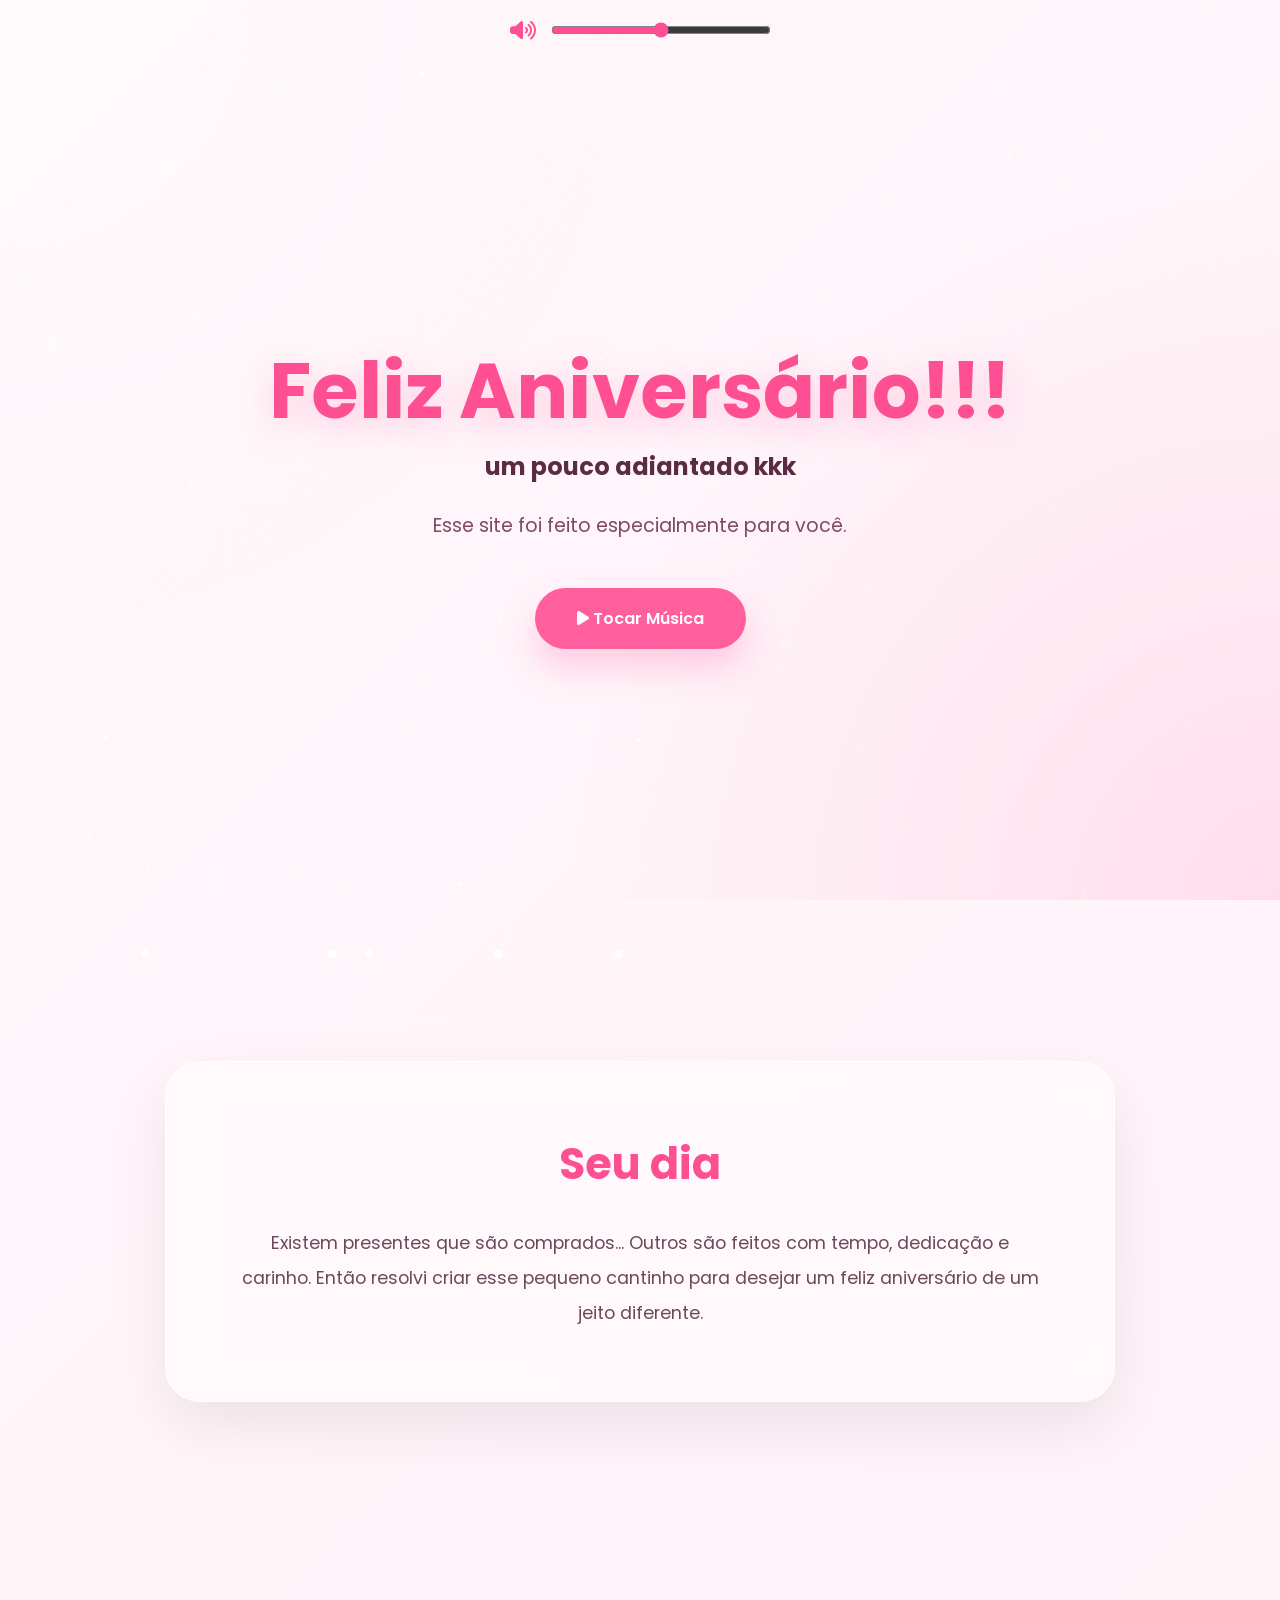
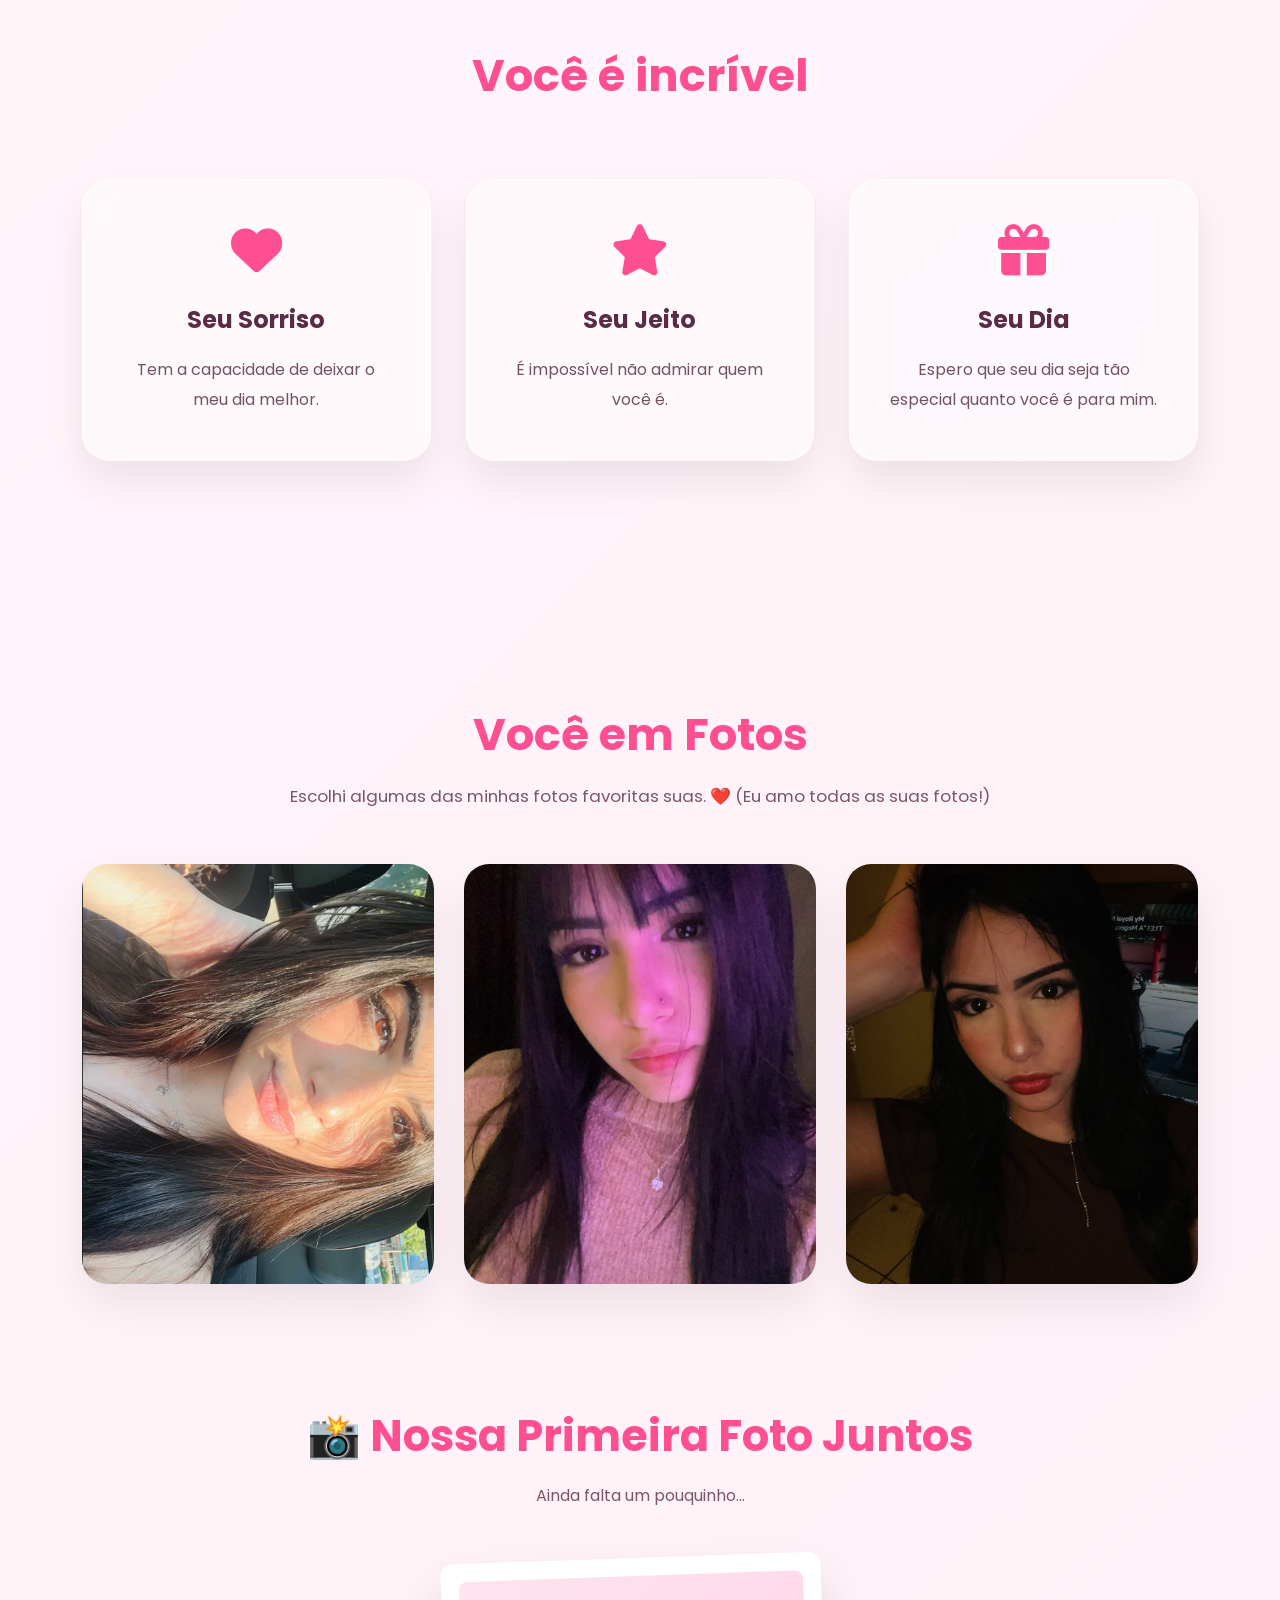
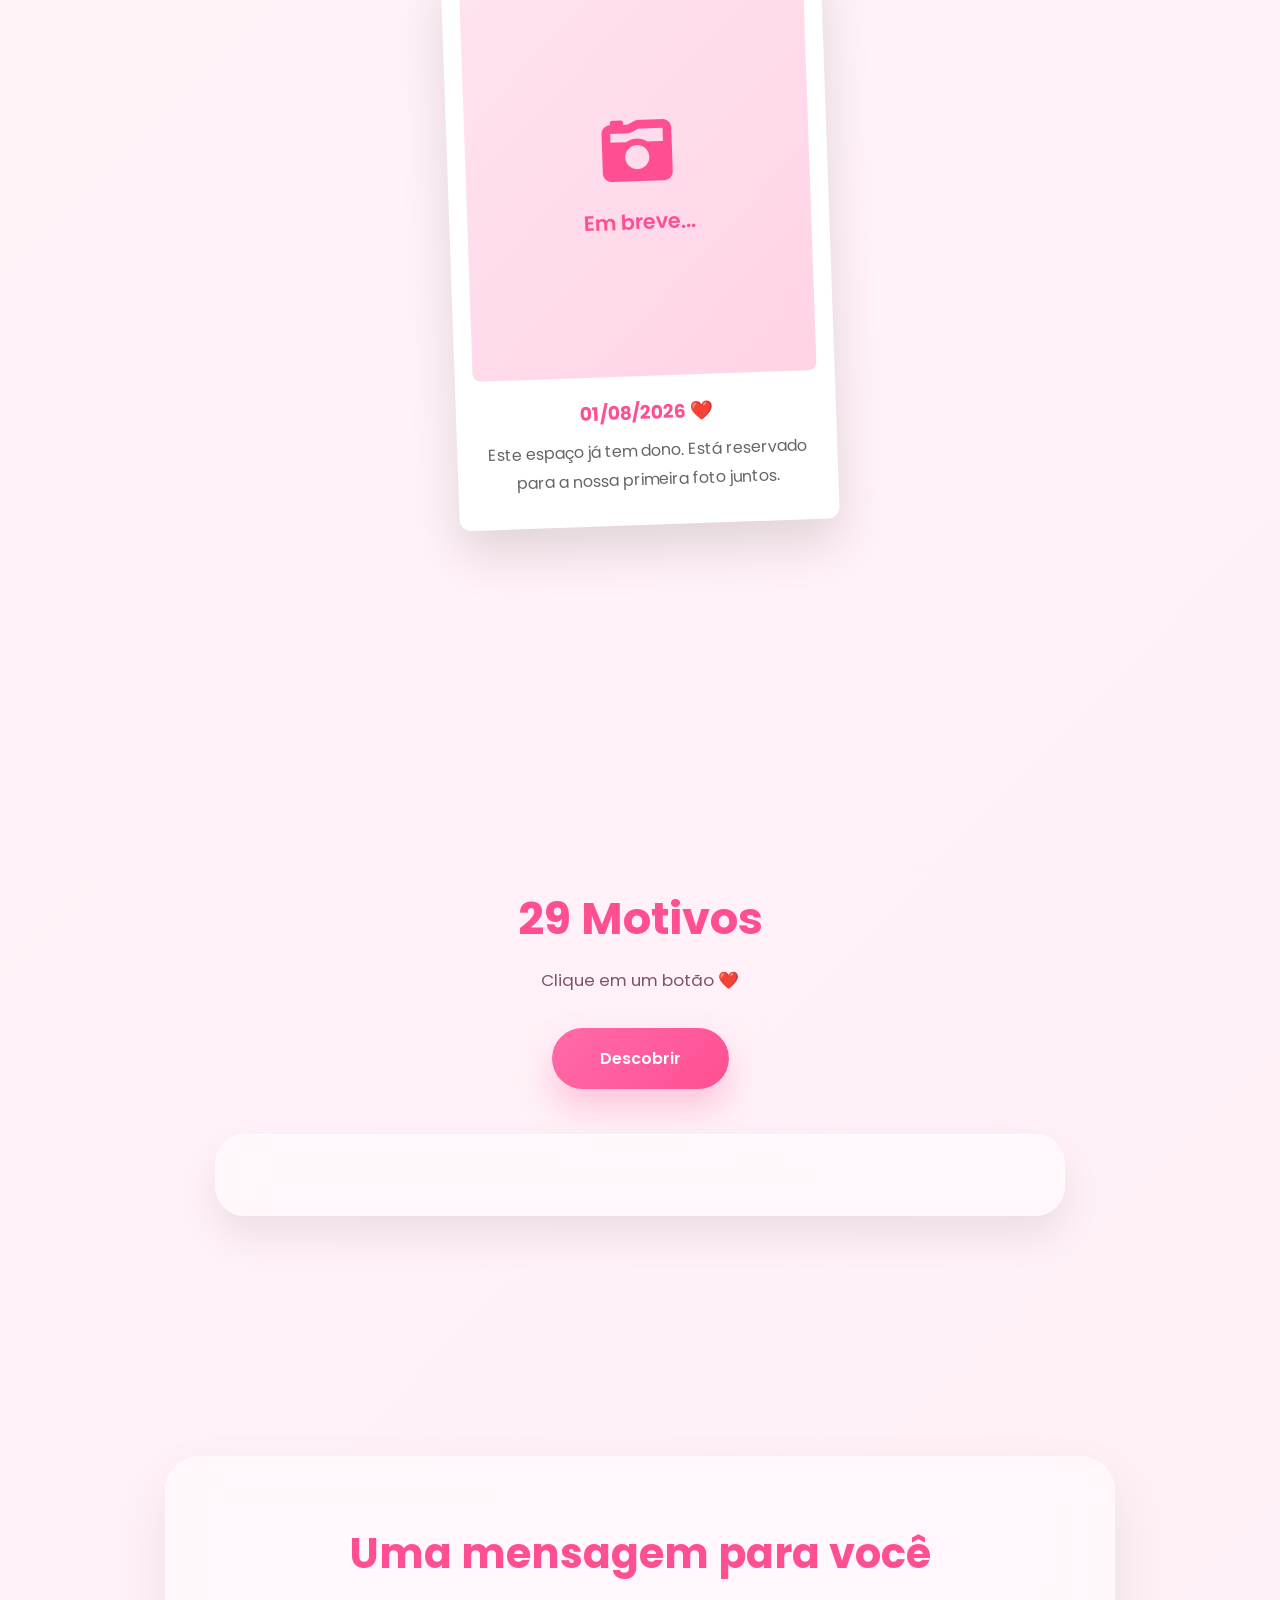
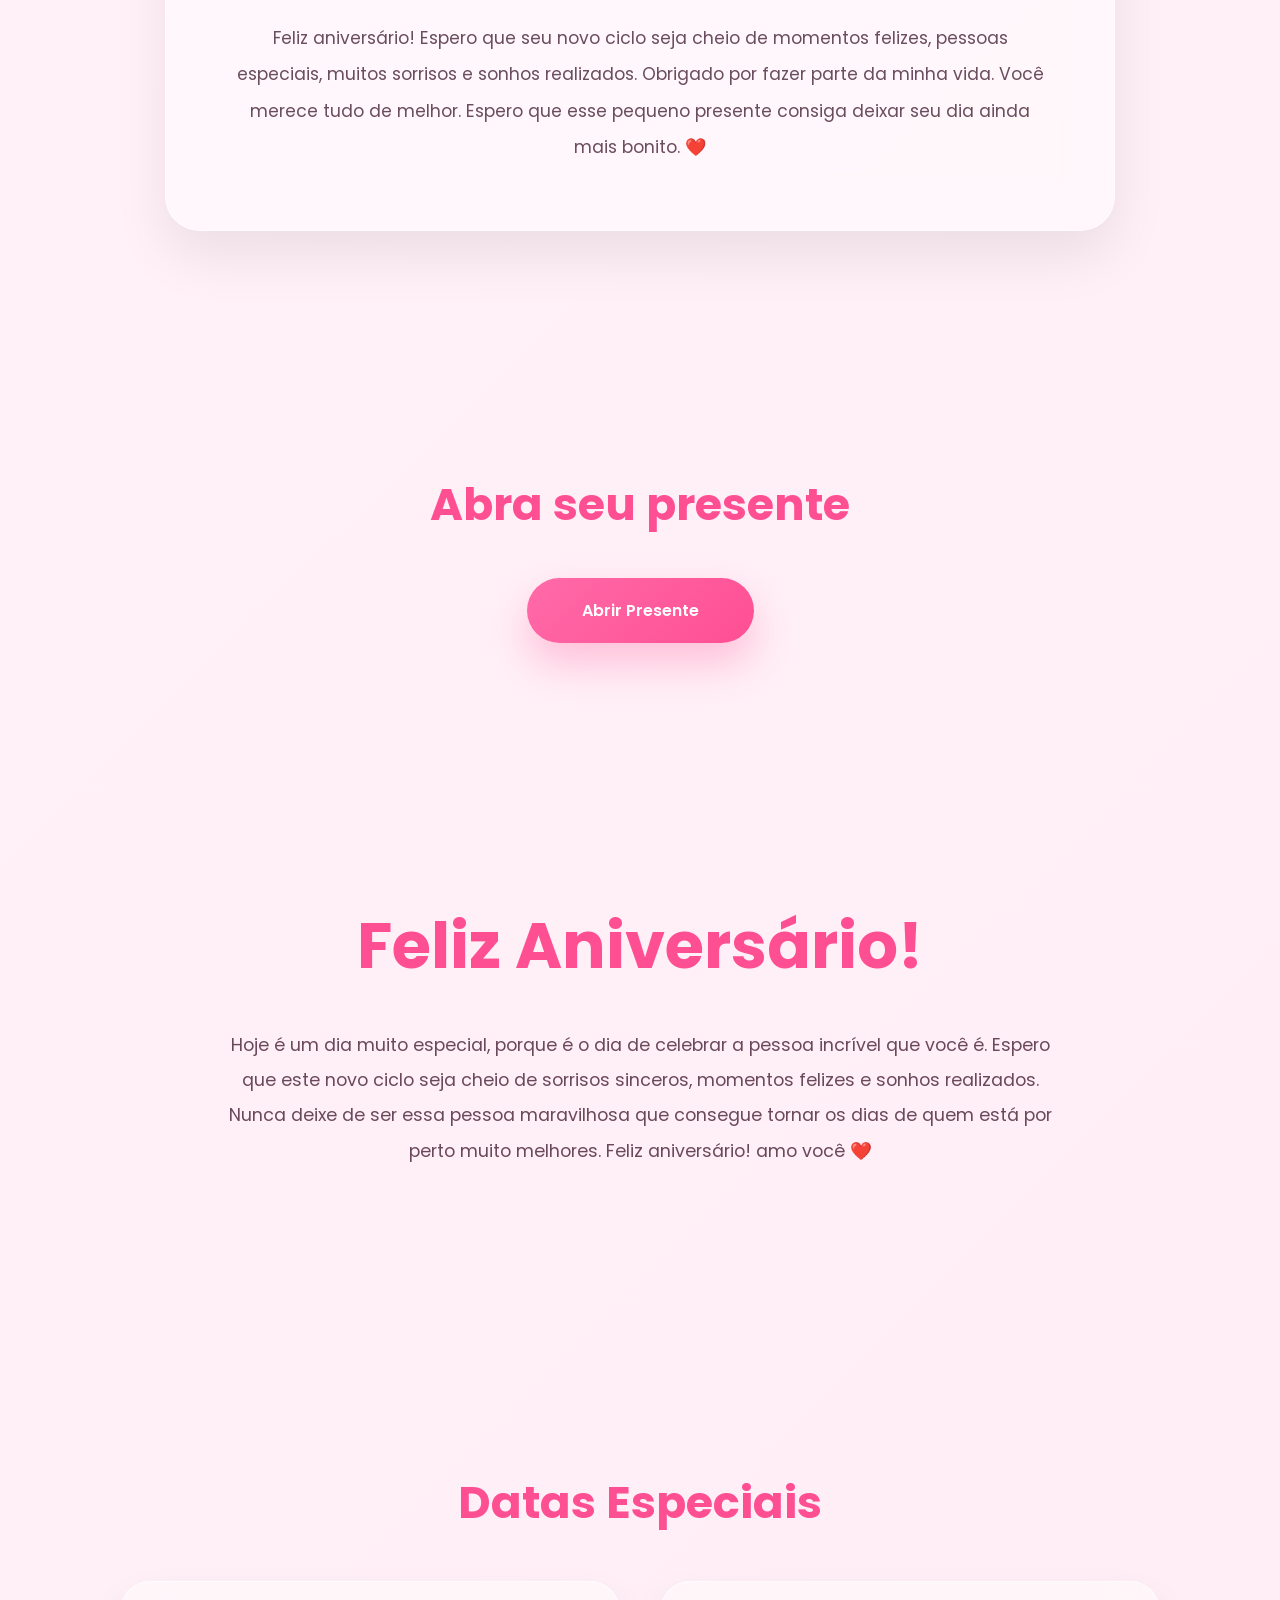
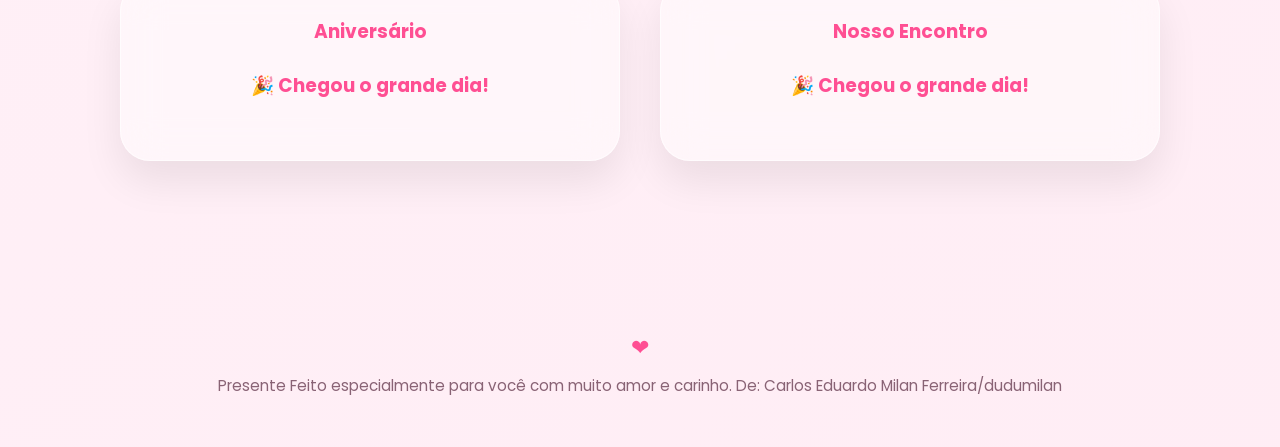
==== index.html @ 8a4472dd "." ====
<!DOCTYPE html>
<html lang="pt-BR">

<head>
    <meta charset="UTF-8">
    <meta name="viewport" content="width=device-width, initial-scale=1.0">

    <title>❤️</title>

    <link rel="stylesheet" href="style.css">

    <link rel="preconnect" href="https://fonts.googleapis.com">
    <link href="https://fonts.googleapis.com/css2?family=Poppins:wght@300;400;500;600;700&display=swap"
        rel="stylesheet">

    <link rel="stylesheet"
        href="https://cdnjs.cloudflare.com/ajax/libs/font-awesome/6.7.1/css/all.min.css">
</head>

<body>

    <canvas id="stars"></canvas>

    <audio id="music" loop>
        <source src="music.mp3" type="audio/mp3">
    </audio>
<div class="music-controls">

    <i class="fa-solid fa-volume-high"></i>

    <input
        type="range"
        id="volume"
        min="0"
        max="100"
        value="50"
    >

</div>
    <header>

        <h1>Feliz Aniversário!!!</h1>
        <h2>um pouco adiantado kkk</h2>
        <p class="subtitle">
            Esse site foi feito especialmente para você.
        </p>

        <button id="playMusic">
            <i class="fa-solid fa-play"></i>
            Tocar Música
        </button>

    </header>

    <section class="hero">

        <div class="glass">

            <h2>Seu dia </h2>

            <p>

                Existem presentes que são comprados...

                Outros são feitos com tempo, dedicação e carinho.

                Então resolvi criar esse pequeno cantinho para desejar um feliz aniversário
                de um jeito diferente.

            </p>

        </div>

    </section>

    <section class="about">

        <h2>Você é incrível</h2>

        <div class="cards">

            <div class="card">

                <i class="fa-solid fa-heart"></i>

                <h3>Seu Sorriso</h3>

                <p>
                    Tem a capacidade de deixar o meu dia melhor.
                </p>

            </div>

            <div class="card">

                <i class="fa-solid fa-star"></i>

                <h3>Seu Jeito</h3>

                <p>
                    É impossível não admirar quem você é.
                </p>

            </div>

            <div class="card">

                <i class="fa-solid fa-gift"></i>

                <h3>Seu Dia</h3>

                <p>

                    Espero que seu dia seja tão especial quanto você é para mim.

                </p>

            </div>

        </div>

    </section>

    <section class="gallerySection">

    <h2> Você em Fotos </h2>

    <p class="galleryText">
        Escolhi algumas das minhas fotos favoritas suas. ❤️
        (Eu amo todas as suas fotos!)
    </p>

    <div class="gallery">

        <img src="foto1.jpg" alt="Foto 1">

        <img src="foto2.jpg" alt="Foto 2">

        <img src="foto3.jpg" alt="Foto 3">

    </div>
<section class="future-gallery">

    <h2>📸 Nossa Primeira Foto Juntos</h2>

    <p class="future-text">
        Ainda falta um pouquinho...
    </p>

    <div class="polaroid">

        <div class="photo-placeholder">

            <i class="fa-solid fa-camera-retro"></i>

            <span>Em breve...</span>

        </div>

        <div class="caption">

            <h3>01/08/2026 ❤️</h3>

            <p>
                Este espaço já tem dono.
                Está reservado para a nossa primeira foto juntos.
            </p>

        </div>

    </div>

</section>
</section>

    <section class="motivos">

        <h2> 29 Motivos</h2>

        <p>
            Clique em um botão ❤️
        </p>

        <button id="motivoBtn">

            Descobrir

        </button>

        <div id="motivo"></div>

    </section>

    <section class="letter">

        <div class="envelope">

            <h2>Uma mensagem para você</h2>

            <p>

                Feliz aniversário!

                Espero que seu novo ciclo seja cheio de momentos felizes,
                pessoas especiais, muitos sorrisos e sonhos realizados.

                Obrigado por fazer parte da minha vida.

                Você merece tudo de melhor.

                Espero que esse pequeno presente consiga deixar seu dia ainda
                mais bonito.

                ❤️

            </p>

        </div>

    </section>

    <section class="giftSection">

        <h2>Abra seu presente</h2>

        <button id="giftButton">

            Abrir Presente

        </button>

        <div id="giftMessage"></div>

    </section>


    <section class="final">

        <h2></h2>

        <h1>Feliz Aniversário!</h1>

        <p>

            Hoje é um dia muito especial, porque é o dia de celebrar a pessoa incrível que você é.
            Espero que este novo ciclo seja cheio de sorrisos sinceros, momentos felizes e sonhos realizados.
            Nunca deixe de ser essa pessoa maravilhosa que consegue tornar os dias de quem está por perto muito melhores. Feliz aniversário! amo você ❤️

        </p>

    </section>

    <section class="countdown">

    <h2>Datas Especiais</h2>

    <div class="timers">

        <div class="timer-card">

            <h3>Aniversário</h3>

            <div id="timerBirthday"></div>

        </div>

        <div class="timer-card">

            <h3>Nosso Encontro</h3>

            <div id="timerMeet"></div>

        </div>

    </div>

    </section>
    <footer>

        Presente Feito especialmente para você com muito amor e carinho.
        De: Carlos Eduardo Milan Ferreira/dudumilan

    </footer>
    

    <script src="script.js"></script>

</body>

</html>
---- style.css ----
*{
    margin:0;
    padding:0;
    box-sizing:border-box;
}

html{
    scroll-behavior:smooth;
}

body{
    font-family:'Poppins',sans-serif;
    background:linear-gradient(135deg,#fff7fb,#ffeaf3,#ffd8e8,#ffc5dd);
    background-size:400% 400%;
    animation:gradient 15s ease infinite;
    color:#5a2b44;
    overflow-x:hidden;
}

@keyframes gradient{
    0%{background-position:0% 50%;}
    50%{background-position:100% 50%;}
    100%{background-position:0% 50%;}
}

#stars{
    position:fixed;
    inset:0;
    width:100%;
    height:100%;
    z-index:-2;
}

body::before{
    content:"";
    position:fixed;
    inset:0;
    background:
    radial-gradient(circle at top left,rgba(255,255,255,.5),transparent 40%),
    radial-gradient(circle at bottom right,rgba(255,182,213,.35),transparent 45%);
    z-index:-1;
}

section{
    width:100%;
    padding:120px 20px;
}

img{
    display:block;
    max-width:100%;
    user-select:none;
    -webkit-user-drag:none;
}

button{
    font-family:'Poppins',sans-serif;
}

h1,h2,h3{
    font-weight:700;
}

header{
    min-height:100vh;
    display:flex;
    flex-direction:column;
    justify-content:center;
    align-items:center;
    text-align:center;
    padding:40px;
}

header h1{
    font-size:4.8rem;
    color:#ff4f93;
    text-shadow:
    0 10px 35px rgba(255,79,147,.25);
}

.subtitle{
    margin-top:25px;
    max-width:700px;
    font-size:1.2rem;
    color:#7d4b63;
    line-height:1.8;
}

#playMusic{
    margin-top:45px;
    padding:18px 42px;
    border:none;
    border-radius:60px;
    background:#ff5f9d;
    color:#fff;
    font-size:1rem;
    font-weight:600;
    cursor:pointer;
    transition:.35s;
    box-shadow:
    0 18px 35px rgba(255,79,147,.25);
}

#playMusic:hover{
    transform:translateY(-6px) scale(1.04);
    background:#ff3d86;
    box-shadow:
    0 25px 45px rgba(255,61,134,.35);
}

.hero{
    display:flex;
    justify-content:center;
    align-items:center;
}

.glass{
    width:90%;
    max-width:950px;
    padding:70px;
    background:rgba(255,255,255,.45);
    backdrop-filter:blur(22px);
    border:1px solid rgba(255,255,255,.6);
    border-radius:35px;
    text-align:center;
    box-shadow:
    0 25px 60px rgba(0,0,0,.08);
}

.glass h2{
    font-size:2.7rem;
    color:#ff4f93;
    margin-bottom:30px;
}

.glass p{
    font-size:1.1rem;
    line-height:2;
    color:#6b485d;
}

.about h2{
    text-align:center;
    font-size:2.8rem;
    color:#ff4f93;
    margin-bottom:70px;
}

.cards{
    width:90%;
    max-width:1200px;
    margin:auto;
    display:grid;
    grid-template-columns:repeat(auto-fit,minmax(280px,1fr));
    gap:35px;
}

.card{
    background:rgba(255,255,255,.45);
    backdrop-filter:blur(18px);
    border:1px solid rgba(255,255,255,.6);
    border-radius:28px;
    padding:45px 35px;
    text-align:center;
    transition:.4s;
    box-shadow:
    0 20px 40px rgba(0,0,0,.08);
}

.card:hover{
    transform:translateY(-12px);
    box-shadow:
    0 30px 60px rgba(255,79,147,.22);
}

.card i{
    font-size:3.2rem;
    color:#ff4f93;
    margin-bottom:25px;
}

.card h3{
    font-size:1.5rem;
    margin-bottom:18px;
}

.card p{
    line-height:1.9;
    color:#715365;
}

.gallerySection h2{
    text-align:center;
    color:#ff4f93;
    font-size:2.8rem;
    margin-bottom:15px;
}

.galleryText{
    text-align:center;
    color:#7a5668;
    margin-bottom:55px;
    font-size:1.05rem;
}

.gallery{
    width:90%;
    max-width:1350px;
    margin:auto;
    display:grid;
    grid-template-columns:repeat(auto-fit,minmax(300px,1fr));
    gap:30px;
}

.gallery img{
    width:100%;
    height:420px;
    object-fit:cover;
    border-radius:25px;
    cursor:pointer;
    transition:.45s;
    box-shadow:
    0 20px 45px rgba(0,0,0,.08);
}

.gallery img:hover{
    transform:translateY(-8px) scale(1.03);
    box-shadow:
    0 30px 60px rgba(255,79,147,.25);
}

@media(max-width:900px){

    header h1{
        font-size:3.5rem;
    }

    .glass{
        padding:45px;
    }

    .glass h2{
        font-size:2.2rem;
    }

    .gallery img{
        height:340px;
    }

}

@media(max-width:600px){

    header h1{
        font-size:2.7rem;
    }

    .subtitle{
        font-size:1rem;
    }

    .glass{
        padding:35px 25px;
    }

    .glass h2{
        font-size:1.8rem;
    }

    .glass p{
        font-size:1rem;
    }

    .about h2,
    .gallerySection h2{
        font-size:2rem;
    }

    .gallery img{
        height:280px;
    }

}
.motivos{
    text-align:center;
}

.motivos h2{
    font-size:2.8rem;
    color:#ff4f93;
    margin-bottom:15px;
}

.motivos p{
    color:#7d5567;
    font-size:1.05rem;
    margin-bottom:35px;
}

#motivoBtn{
    padding:18px 48px;
    border:none;
    border-radius:60px;
    background:linear-gradient(135deg,#ff6aa8,#ff4f93);
    color:#fff;
    font-size:1rem;
    font-weight:600;
    cursor:pointer;
    transition:.35s;
    box-shadow:0 18px 35px rgba(255,79,147,.28);
}

#motivoBtn:hover{
    transform:translateY(-6px) scale(1.05);
    box-shadow:0 28px 45px rgba(255,79,147,.35);
}

#motivo{
    margin:45px auto 0;
    width:90%;
    max-width:850px;
    background:rgba(255,255,255,.45);
    backdrop-filter:blur(20px);
    border:1px solid rgba(255,255,255,.6);
    border-radius:30px;
    padding:40px;
    font-size:1.1rem;
    line-height:2;
    color:#6a495c;
    box-shadow:0 20px 40px rgba(0,0,0,.08);
    transition:.4s;
}

.letter{
    display:flex;
    justify-content:center;
    align-items:center;
}

.envelope{
    width:90%;
    max-width:950px;
    background:rgba(255,255,255,.45);
    backdrop-filter:blur(22px);
    border-radius:35px;
    border:1px solid rgba(255,255,255,.6);
    padding:65px;
    box-shadow:0 25px 55px rgba(0,0,0,.08);
    transition:.4s;
}

.envelope:hover{
    transform:translateY(-8px);
}

.envelope h2{
    text-align:center;
    color:#ff4f93;
    font-size:2.6rem;
    margin-bottom:35px;
}

.envelope p{
    line-height:2.1;
    color:#6a4d5e;
    font-size:1.08rem;
    text-align:center;
}

.giftSection{
    text-align:center;
}

.giftSection h2{
    color:#ff4f93;
    font-size:2.8rem;
    margin-bottom:40px;
}

#giftButton{
    padding:20px 55px;
    border:none;
    border-radius:60px;
    background:linear-gradient(135deg,#ff6aa8,#ff4f93);
    color:#fff;
    font-size:1rem;
    font-weight:600;
    cursor:pointer;
    transition:.35s;
    box-shadow:0 20px 40px rgba(255,79,147,.3);
}

#giftButton:hover{
    transform:translateY(-6px) scale(1.05);
    box-shadow:0 30px 50px rgba(255,79,147,.35);
}

#giftMessage{
    display:none;
    width:90%;
    max-width:850px;
    margin:45px auto 0;
    background:rgba(255,255,255,.45);
    backdrop-filter:blur(20px);
    border:1px solid rgba(255,255,255,.6);
    border-radius:30px;
    padding:40px;
    line-height:2;
    color:#6b495d;
    font-size:1.08rem;
    box-shadow:0 20px 40px rgba(0,0,0,.08);
}

.countdown{
    text-align:center;
}

.countdown h2{
    color:#ff4f93;
    font-size:2.8rem;
    margin-bottom:45px;
}

#timer{
    display:flex;
    justify-content:center;
    align-items:center;
    gap:25px;
    flex-wrap:wrap;
}

#timer div{
    width:130px;
    height:130px;
    background:rgba(255,255,255,.45);
    backdrop-filter:blur(20px);
    border-radius:30px;
    border:1px solid rgba(255,255,255,.6);
    display:flex;
    flex-direction:column;
    justify-content:center;
    align-items:center;
    box-shadow:0 20px 40px rgba(0,0,0,.08);
}

#timer span{
    font-size:2.2rem;
    font-weight:700;
    color:#ff4f93;
}

#timer small{
    margin-top:8px;
    color:#7d5567;
    font-size:.95rem;
}

.final{
    text-align:center;
    padding-bottom:180px;
}

.final h2{
    font-size:3rem;
    margin-bottom:15px;
}

.final h1{
    font-size:4rem;
    color:#ff4f93;
    margin-bottom:35px;
}

.final p{
    width:90%;
    max-width:850px;
    margin:auto;
    font-size:1.1rem;
    line-height:2;
    color:#6b495d;
}

footer{
    padding:50px 20px;
    text-align:center;
    color:#896375;
    font-size:.95rem;
}

@media(max-width:900px){

    .envelope{
        padding:45px;
    }

    .envelope h2{
        font-size:2.2rem;
    }

    .giftSection h2,
    .countdown h2,
    .motivos h2{
        font-size:2.2rem;
    }

    .final h1{
        font-size:3rem;
    }

}

@media(max-width:600px){

    .envelope{
        padding:30px 22px;
    }

    .envelope h2{
        font-size:1.8rem;
    }

    .envelope p{
        font-size:1rem;
    }

    #timer div{
        width:100px;
        height:100px;
    }

    #timer span{
        font-size:1.7rem;
    }

    .final h1{
        font-size:2.3rem;
    }

    .motivos h2,
    .giftSection h2,
    .countdown h2{
        font-size:2rem;
    }

}
.fade{
    opacity:0;
    transform:translateY(80px);
    transition:1s ease;
}

.fade.show{
    opacity:1;
    transform:translateY(0);
}

.hidden{
    display:none;
}

.visible{
    display:block;
}

.lightbox{
    position:fixed;
    inset:0;
    background:rgba(0,0,0,.88);
    display:flex;
    justify-content:center;
    align-items:center;
    opacity:0;
    visibility:hidden;
    transition:.35s;
    z-index:9999;
}

.lightbox.active{
    opacity:1;
    visibility:visible;
}

.lightbox img{
    max-width:90%;
    max-height:90%;
    border-radius:20px;
    box-shadow:0 25px 60px rgba(0,0,0,.45);
    animation:zoomIn .35s ease;
}

@keyframes zoomIn{
    from{
        transform:scale(.8);
        opacity:0;
    }
    to{
        transform:scale(1);
        opacity:1;
    }
}

@keyframes floatHeart{
    0%{
        transform:translateY(0) scale(1);
        opacity:1;
    }

    100%{
        transform:translateY(-120vh) scale(1.8);
        opacity:0;
    }
}

.heart{
    position:fixed;
    bottom:-50px;
    color:#ff4f93;
    font-size:24px;
    pointer-events:none;
    animation:floatHeart 6s linear forwards;
    z-index:9998;
}

.sparkle{
    position:fixed;
    width:8px;
    height:8px;
    border-radius:50%;
    background:white;
    box-shadow:0 0 15px #fff;
    animation:sparkle 4s linear infinite;
    pointer-events:none;
    z-index:-1;
}

@keyframes sparkle{
    0%{
        transform:translateY(0) scale(0);
        opacity:0;
    }

    20%{
        opacity:1;
        transform:scale(1);
    }

    100%{
        transform:translateY(-200px) scale(0);
        opacity:0;
    }
}

.glass,
.card,
.envelope,
#motivo,
#giftMessage,
#timer div{
    transition:.4s;
}

.glass:hover,
.envelope:hover,
#motivo:hover,
#giftMessage:hover,
#timer div:hover{
    transform:translateY(-8px);
}

.card:hover{
    transform:translateY(-12px) scale(1.03);
}

.gallery img{
    transition:.45s;
}

.gallery img:hover{
    filter:brightness(1.05);
}

button{
    transition:.35s;
}

button:active{
    transform:scale(.96);
}

::-webkit-scrollbar{
    width:10px;
}

::-webkit-scrollbar-track{
    background:#ffe2ed;
}

::-webkit-scrollbar-thumb{
    background:#ff6ca8;
    border-radius:20px;
}

::-webkit-scrollbar-thumb:hover{
    background:#ff4f93;
}

::selection{
    background:#ff7eb3;
    color:#fff;
}

footer{
    position:relative;
}

footer::before{
    content:"❤";
    display:block;
    font-size:22px;
    color:#ff4f93;
    margin-bottom:10px;
}

@media(max-width:900px){

    .lightbox img{
        max-width:95%;
        max-height:80%;
    }

}

@media(max-width:600px){

    .heart{
        font-size:18px;
    }

    .sparkle{
        width:6px;
        height:6px;
    }

}
.music-controls{
    margin-top:20px;
    display:flex;
    align-items:center;
    justify-content:center;
    gap:15px;
}

.music-controls i{
    color:#ff4f93;
    font-size:1.3rem;
}

#volume{
    width:220px;
    accent-color:#ff4f93;
    cursor:pointer;
}
.timers{
    display:flex;
    justify-content:center;
    gap:40px;
    flex-wrap:wrap;
}

.timer-card{
    width:500px;
    max-width:95%;
    background:rgba(255,255,255,.45);
    backdrop-filter:blur(20px);
    border-radius:30px;
    padding:35px;
    border:1px solid rgba(255,255,255,.6);
    box-shadow:0 20px 40px rgba(0,0,0,.08);
}

.timer-card h3{
    text-align:center;
    color:#ff4f93;
    margin-bottom:25px;
}
.future-gallery{
    padding:120px 20px;
    text-align:center;
}

.future-gallery h2{
    font-size:2.7rem;
    color:#ff4f93;
}

.future-text{
    margin:15px 0 50px;
    color:#7d5567;
}

.polaroid{
    width:380px;
    max-width:90%;
    margin:auto;
    background:#fff;
    padding:18px 18px 30px;
    border-radius:12px;
    box-shadow:0 25px 50px rgba(0,0,0,.12);
    transform:rotate(-2deg);
    transition:.4s;
}

.polaroid:hover{
    transform:rotate(0deg) scale(1.03);
}

.photo-placeholder{
    height:400px;
    border-radius:8px;
    background:linear-gradient(135deg,#ffe3ef,#ffd3e6);
    display:flex;
    flex-direction:column;
    justify-content:center;
    align-items:center;
}

.photo-placeholder i{
    font-size:70px;
    color:#ff4f93;
    margin-bottom:20px;
}

.photo-placeholder span{
    font-size:1.3rem;
    color:#ff4f93;
    font-weight:600;
}

.caption{
    margin-top:22px;
    text-align:center;
}

.caption h3{
    color:#ff4f93;
    margin-bottom:10px;
}

.caption p{
    color:#666;
    line-height:1.8;
}
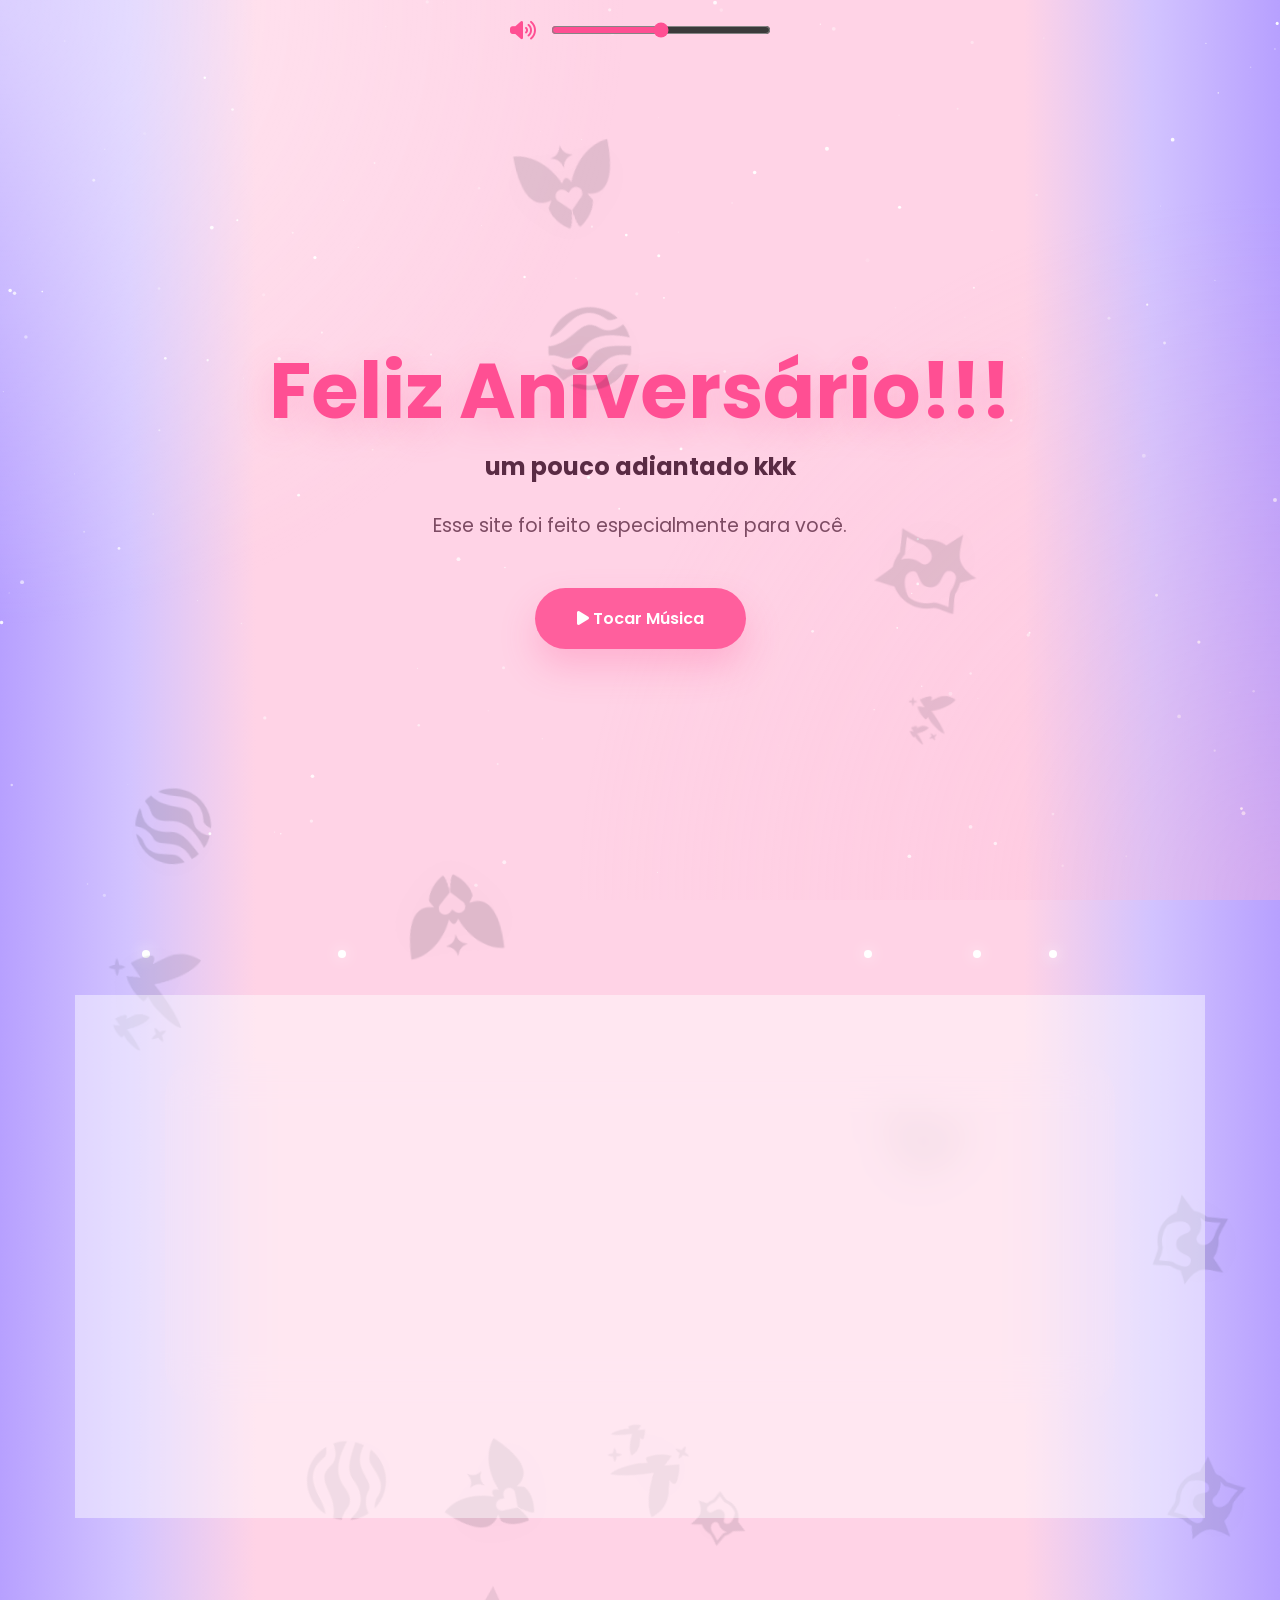
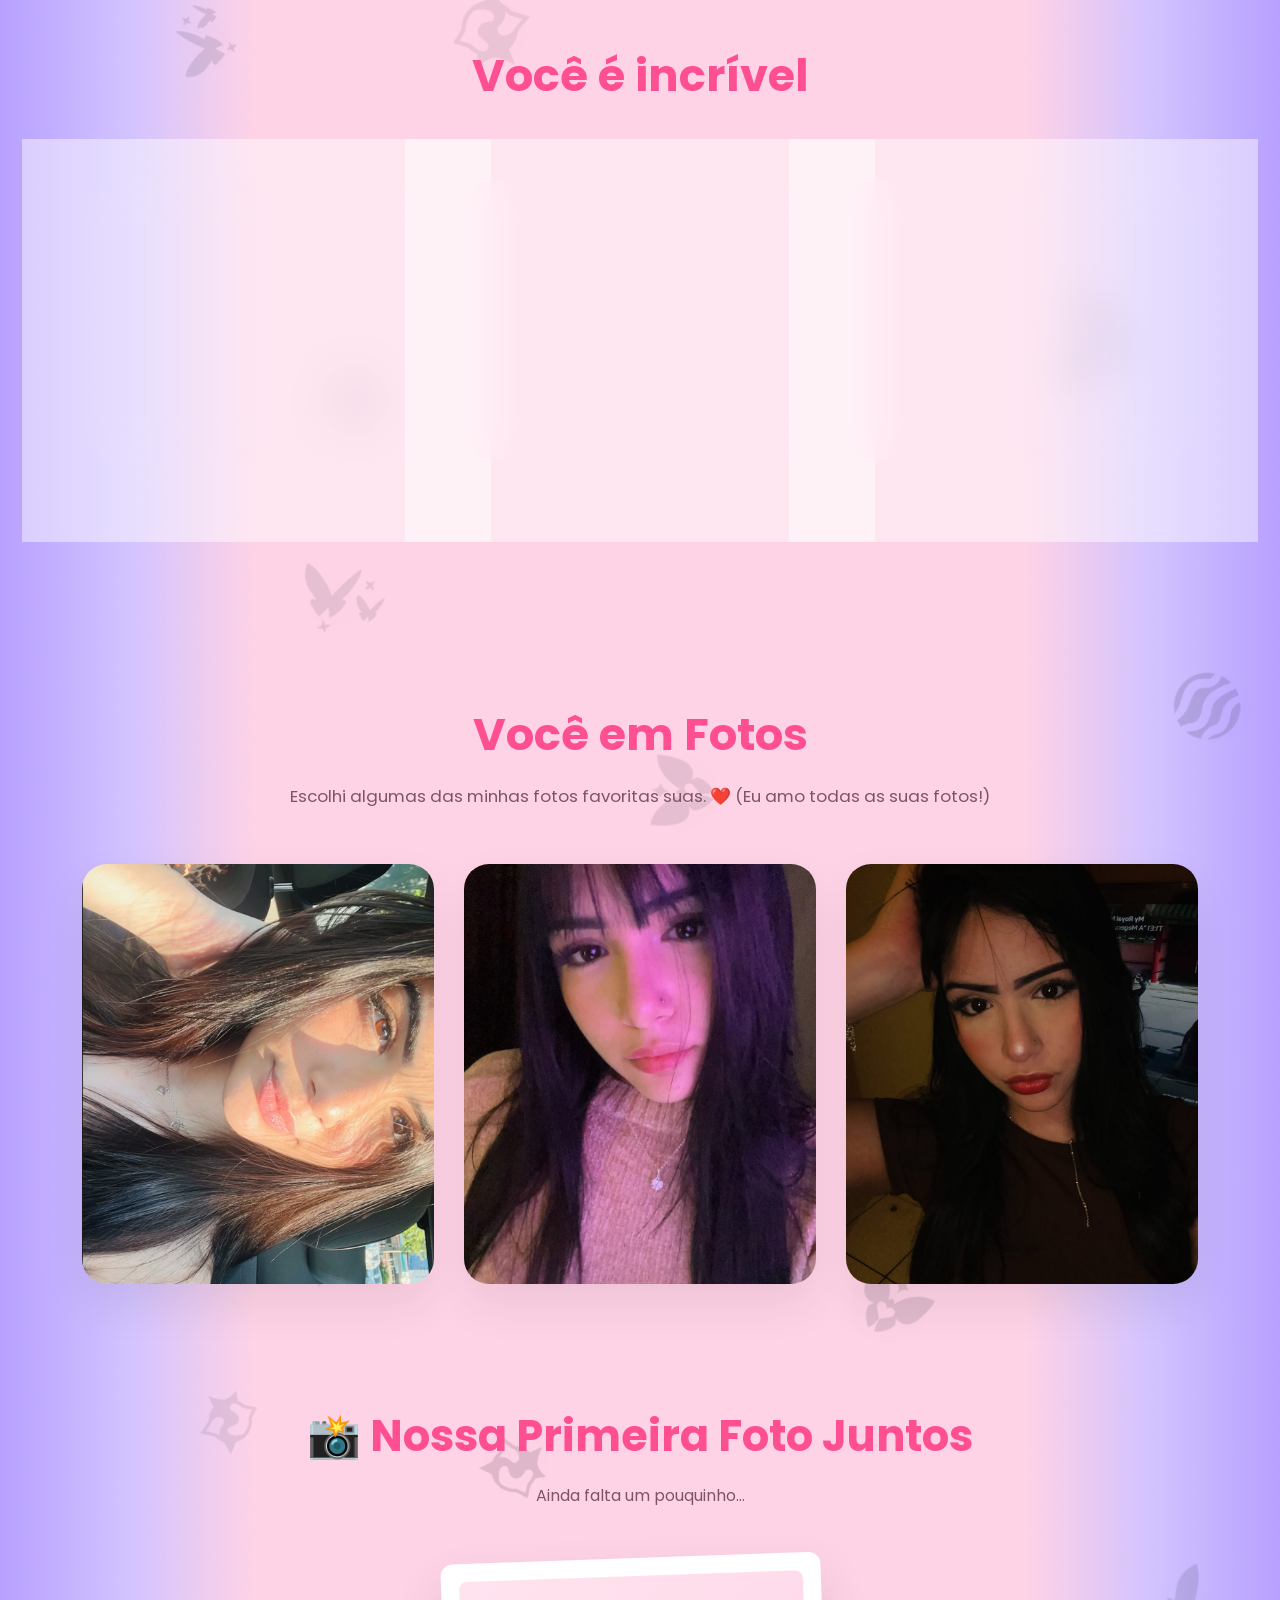
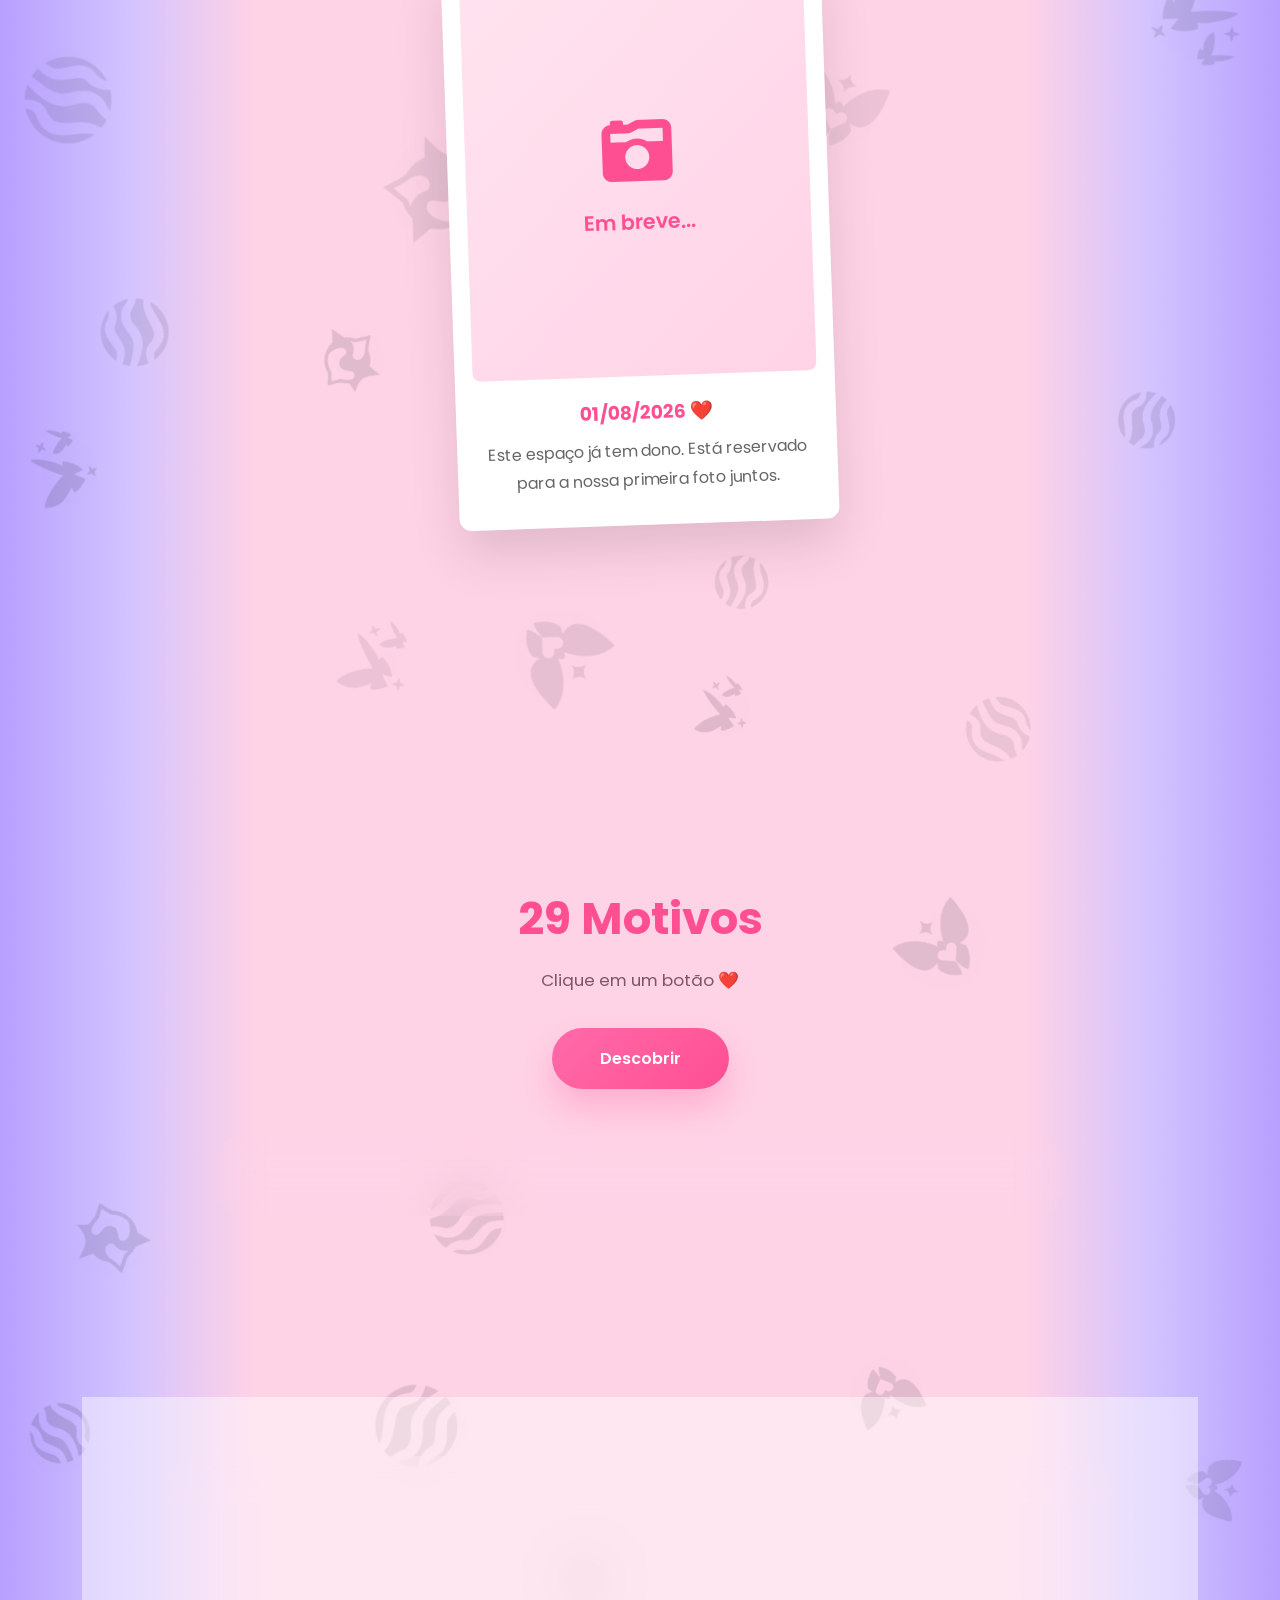
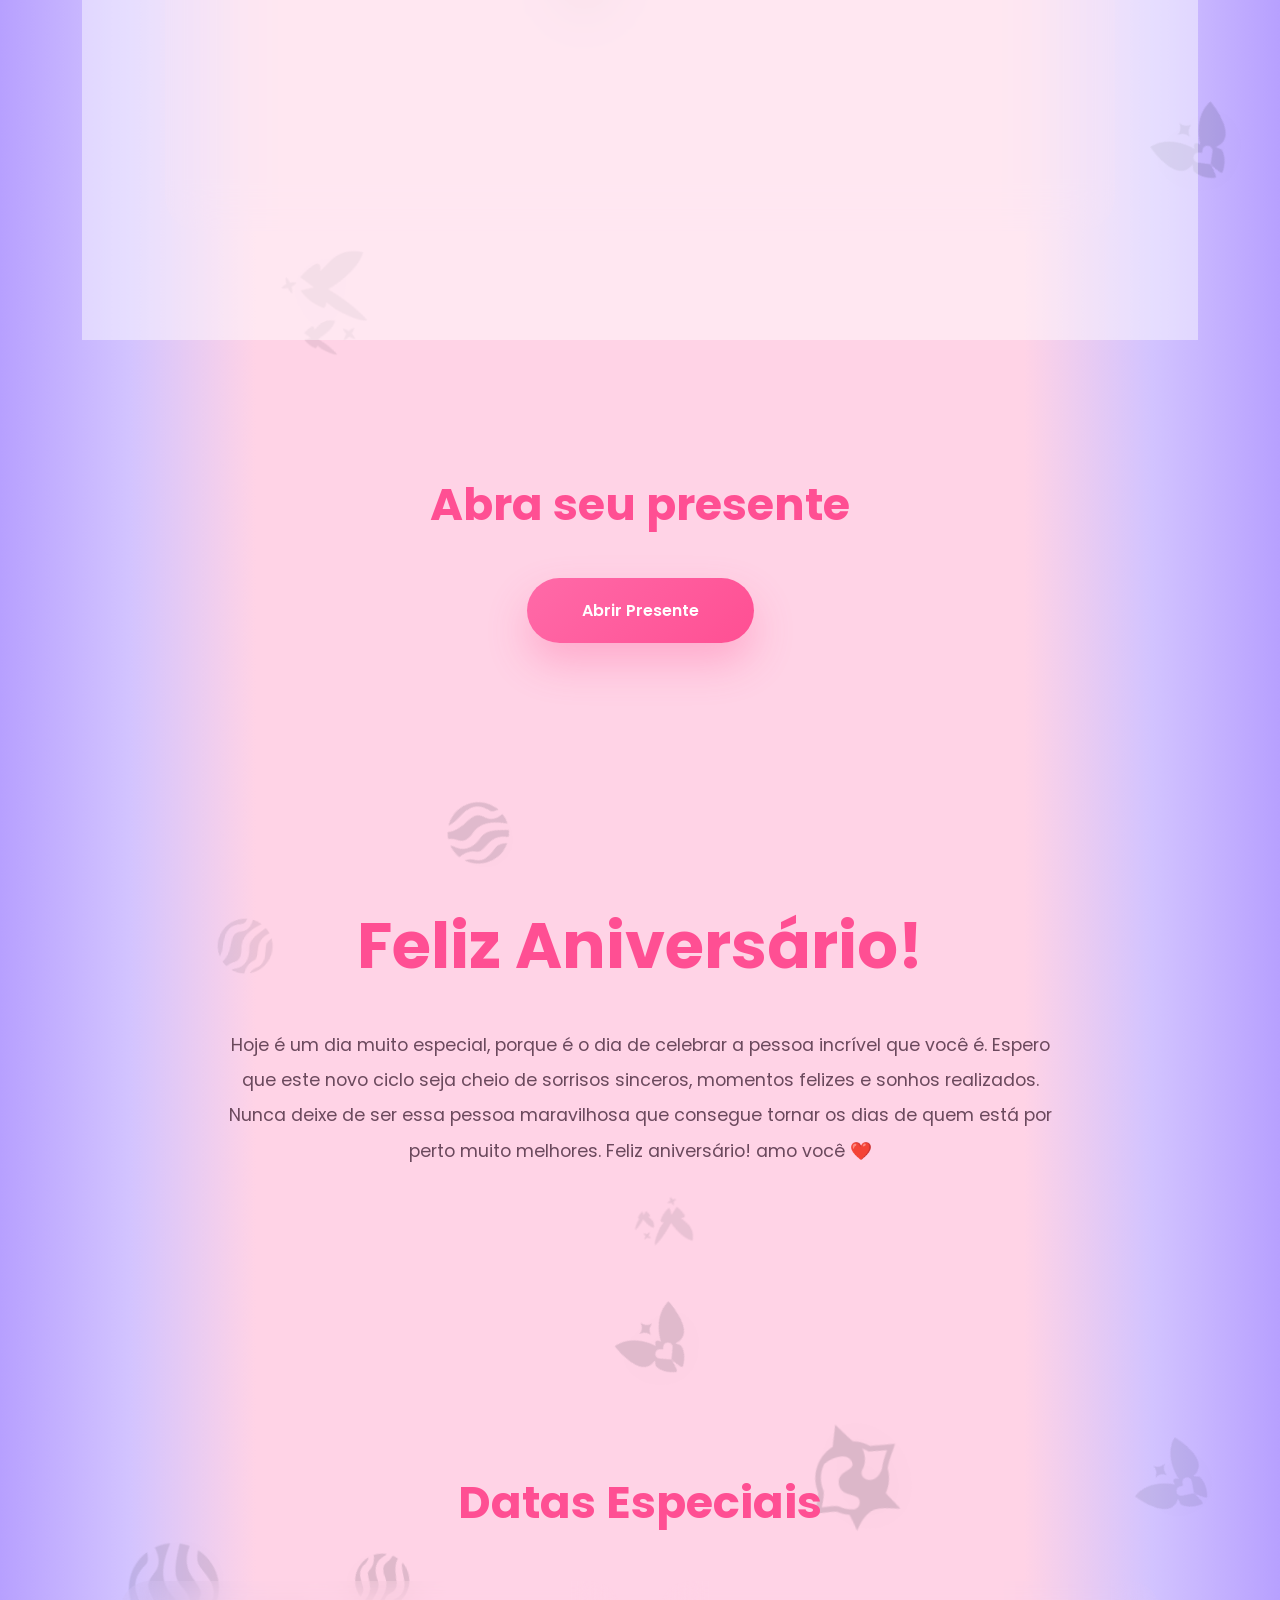
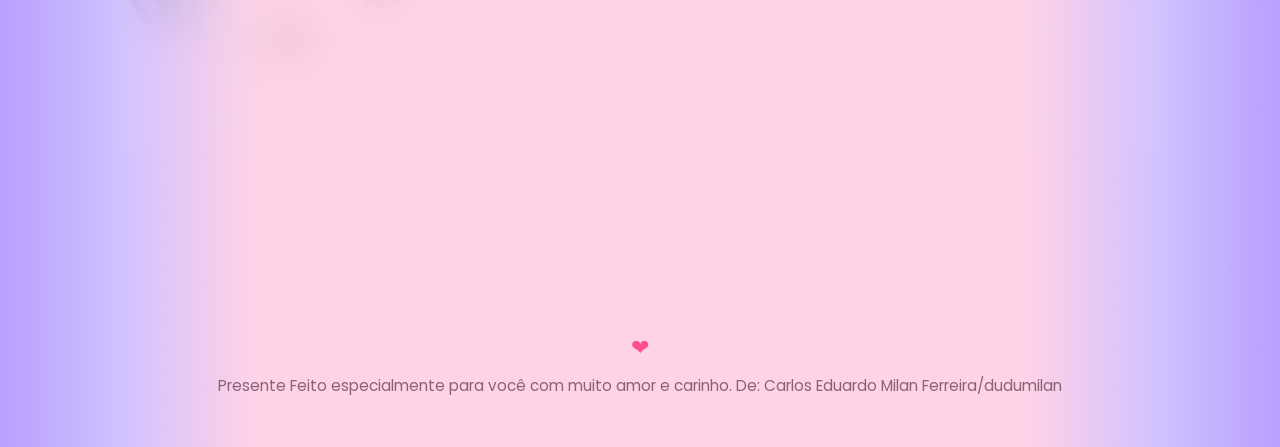
==== commit ec1c95a0: "." ====
--- a/index.html
+++ b/index.html
@@ -20,7 +20,11 @@
 <body>
 
     <canvas id="stars"></canvas>
-
+<div id="backgroundDecor" class="background-decor"></div>
+
+
+
+</div>
     <audio id="music" loop>
         <source src="music.mp3" type="audio/mp3">
     </audio>
--- a/style.css
+++ b/style.css
@@ -849,4 +849,157 @@
 .caption p{
     color:#666;
     line-height:1.8;
-}+}
+.floating-images{
+    position:fixed;
+    inset:0;
+    pointer-events:none;
+    z-index:-1;
+}
+
+.float-img{
+    position:absolute;
+    width:120px;
+    opacity:.18;
+    animation:balancar 5s ease-in-out infinite;
+    transform-origin:center;
+    filter:drop-shadow(0 8px 15px rgba(0,0,0,.15));
+}
+
+
+.background-decor{
+
+    position:absolute;
+    top:0;
+    left:0;
+    width:100%;
+    height:100%;
+    pointer-events:none;
+    overflow:hidden;
+    z-index:-1;
+
+}
+
+.decor{
+
+    position:absolute;
+    width:130px;
+    opacity:.15;
+    animation:balanco 6s ease-in-out infinite;
+    transform-origin:center center;
+
+}
+
+@keyframes balanco{
+
+    0%{
+        transform:rotate(-45deg);
+    }
+
+    50%{
+        transform:rotate(45deg);
+    }
+
+    100%{
+        transform:rotate(-45deg);
+    }
+
+}
+.d1{top:3%;left:2%;}
+.d2{top:10%;right:4%;animation-delay:1s;}
+.d3{top:20%;left:6%;animation-delay:2s;}
+.d4{top:30%;right:8%;animation-delay:3s;}
+.d5{top:40%;left:3%;animation-delay:4s;}
+.d6{top:50%;right:5%;animation-delay:2.5s;}
+.d7{top:60%;left:7%;animation-delay:5s;}
+.d8{top:70%;right:3%;animation-delay:1.5s;}
+.d9{top:80%;left:4%;animation-delay:4.5s;}
+.d10{top:90%;right:6%;animation-delay:2.2s;}
+.d11{top:105%;left:2%;animation-delay:5.5s;}
+.d12{top:120%;right:4%;animation-delay:3.7s;}
+
+#backgroundDecor{
+
+    position:absolute;
+    top:0;
+    left:0;
+
+    width:100%;
+    height:100%;
+
+    pointer-events:none;
+    overflow:visible;
+
+    z-index:0;
+
+}
+
+
+.decor{
+    position:absolute;
+    user-select:none;
+    -webkit-user-drag:none;
+    opacity:.12;
+    filter:drop-shadow(0 8px 20px rgba(0,0,0,.15));
+    transform-origin:center center;
+    animation:balancar ease-in-out infinite;
+}
+
+@keyframes balancar{
+
+    0%{
+        transform:
+            translateY(0)
+            rotate(-18deg)
+            scale(1);
+    }
+
+    25%{
+        transform:
+            translateY(-10px)
+            rotate(-8deg)
+            scale(1.03);
+    }
+
+    50%{
+        transform:
+            translateY(-18px)
+            rotate(18deg)
+            scale(1.05);
+    }
+
+    75%{
+        transform:
+            translateY(-10px)
+            rotate(8deg)
+            scale(1.03);
+    }
+
+    100%{
+        transform:
+            translateY(0)
+            rotate(-18deg)
+            scale(1);
+    }
+
+}
+body{
+
+background:
+
+linear-gradient(
+90deg,
+
+#b7a0ff 0%,
+#d2c3ff 10%,
+
+#ffd3e6 20%,
+
+#ffd3e6 80%,
+
+#d2c3ff 90%,
+#b7a0ff 100%
+
+);
+
+}
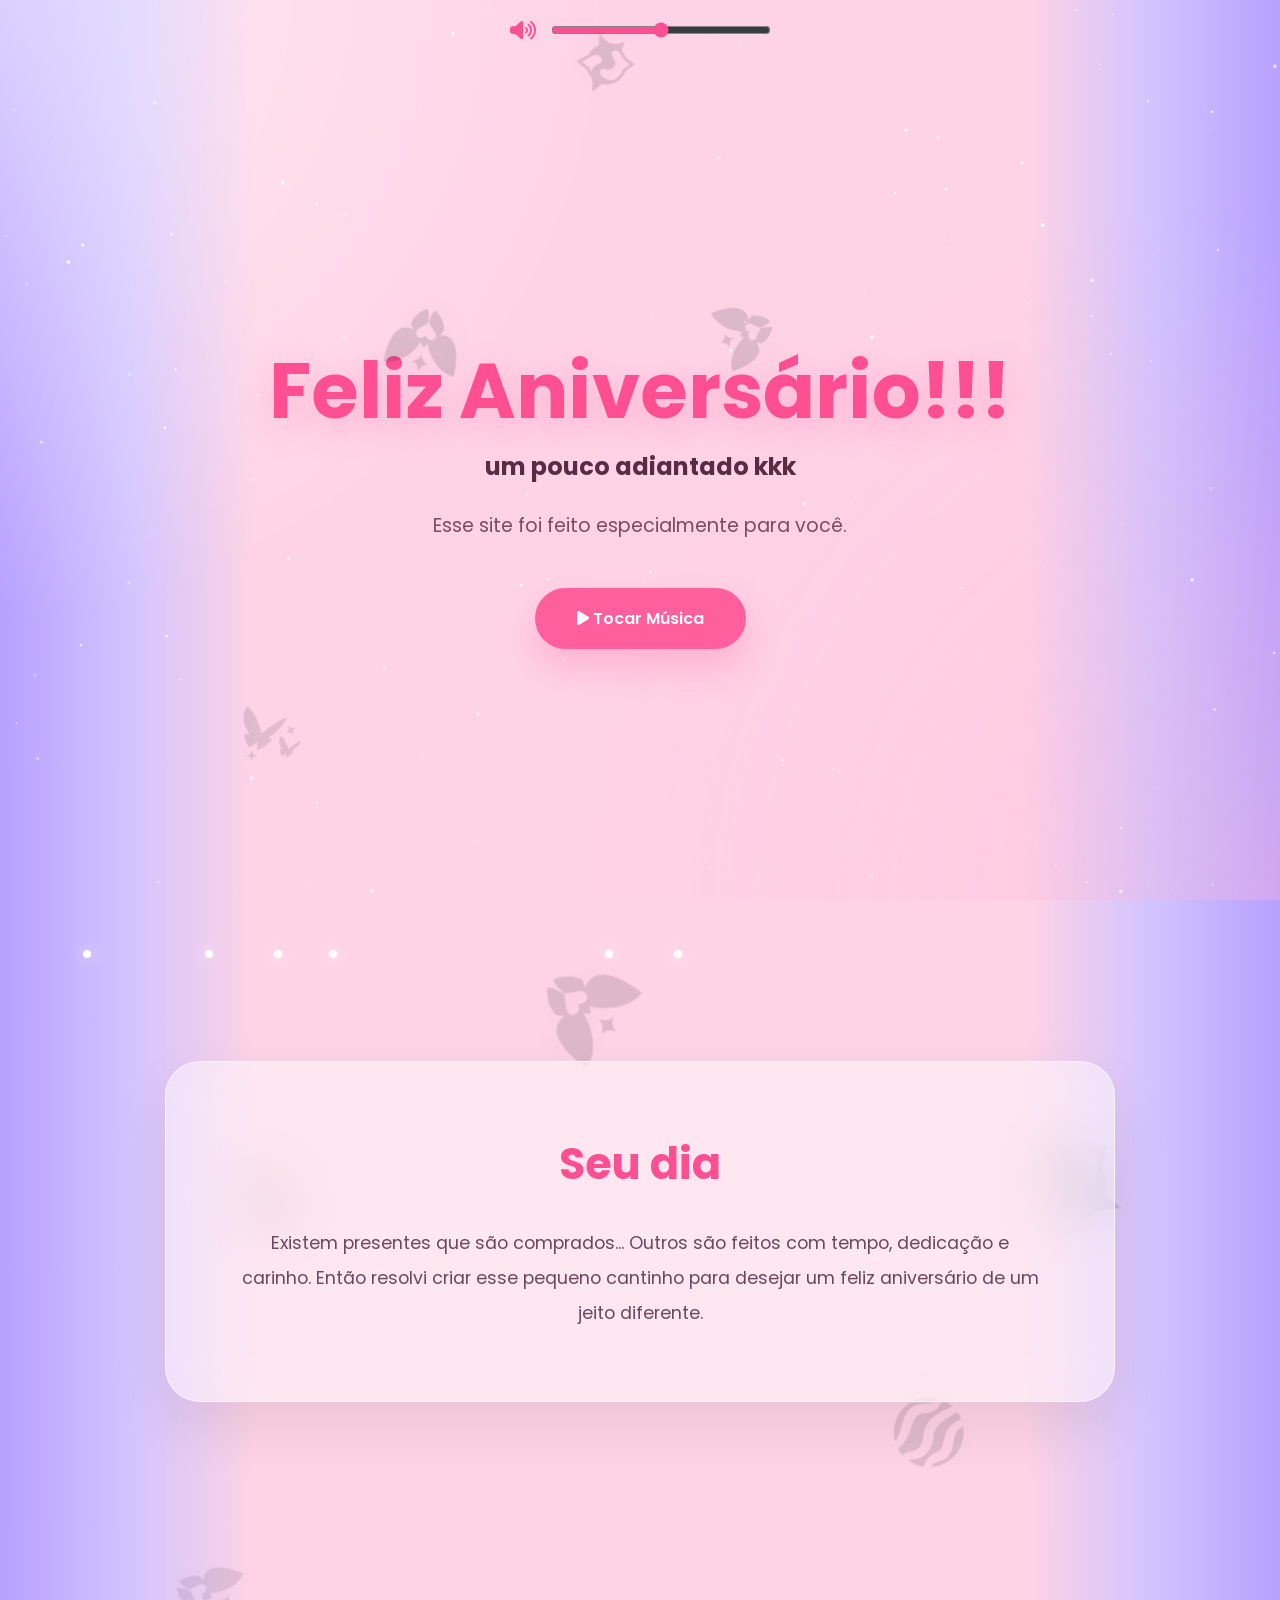
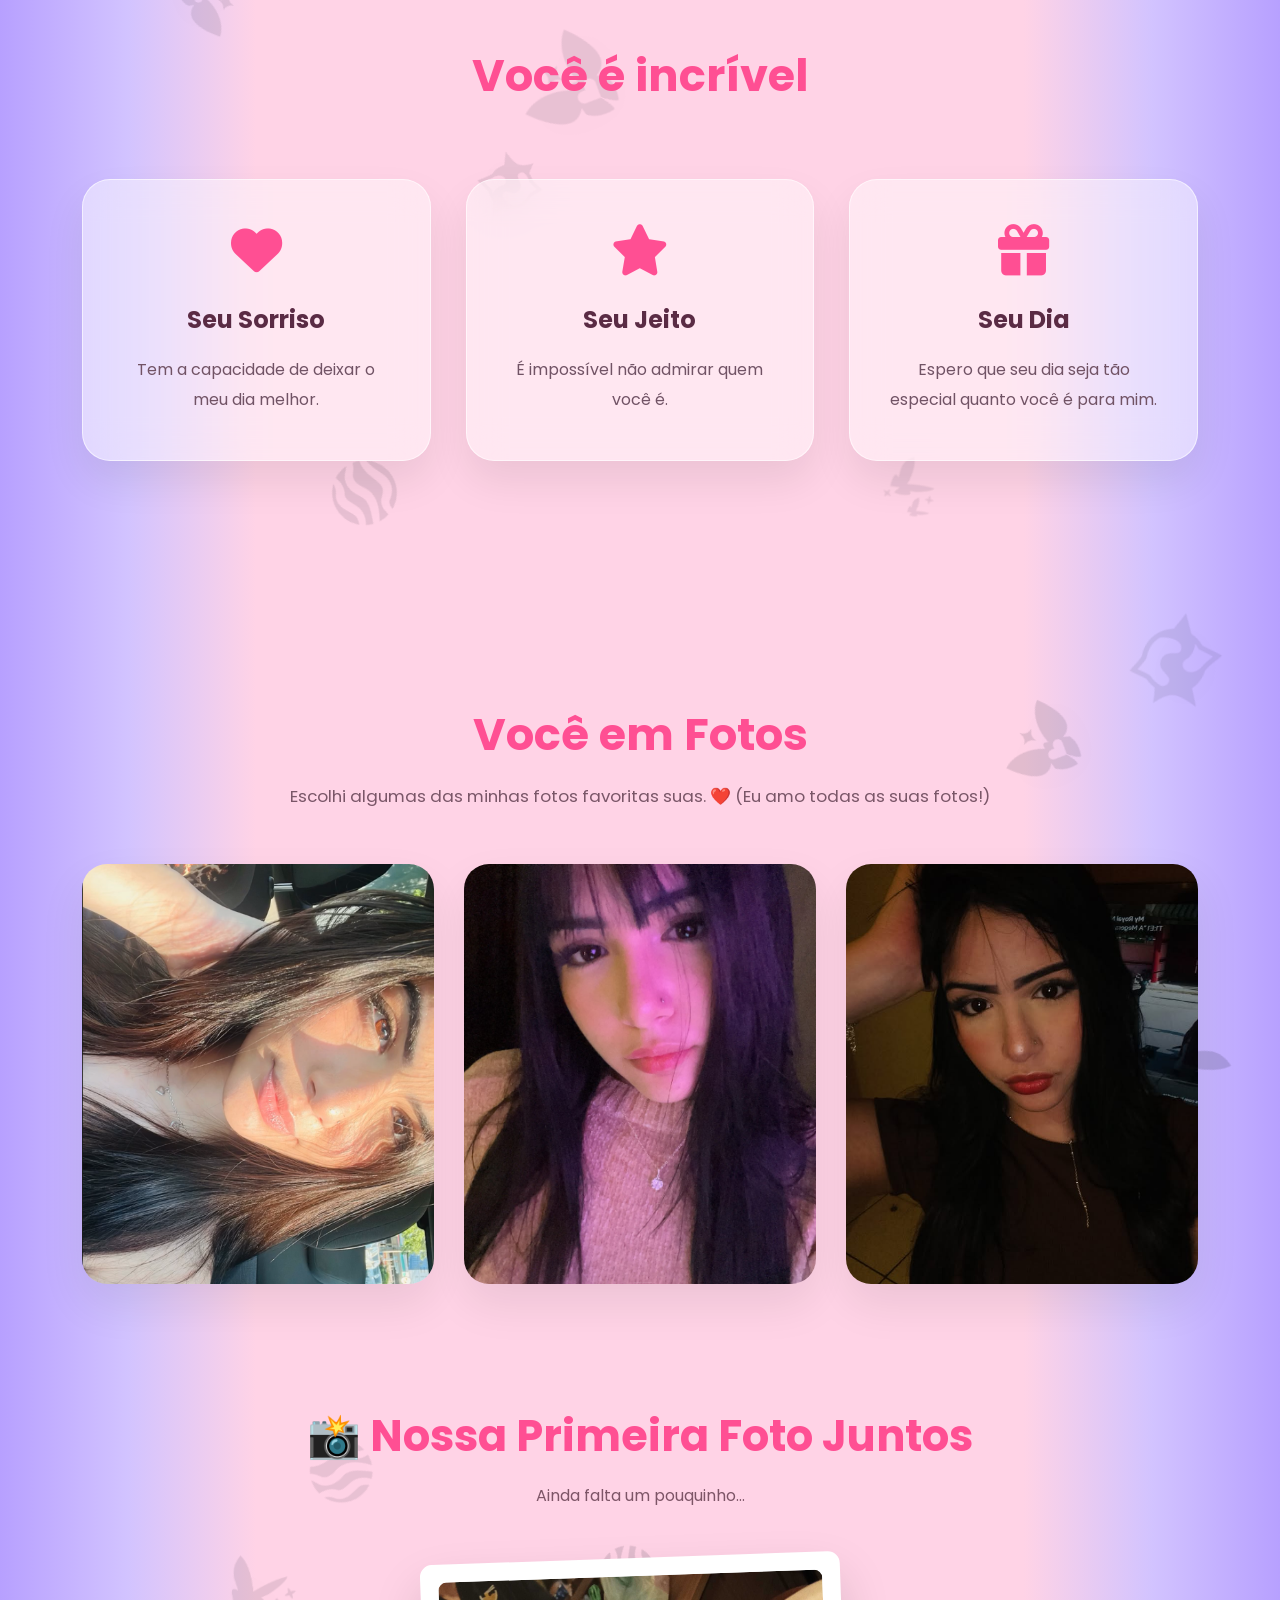
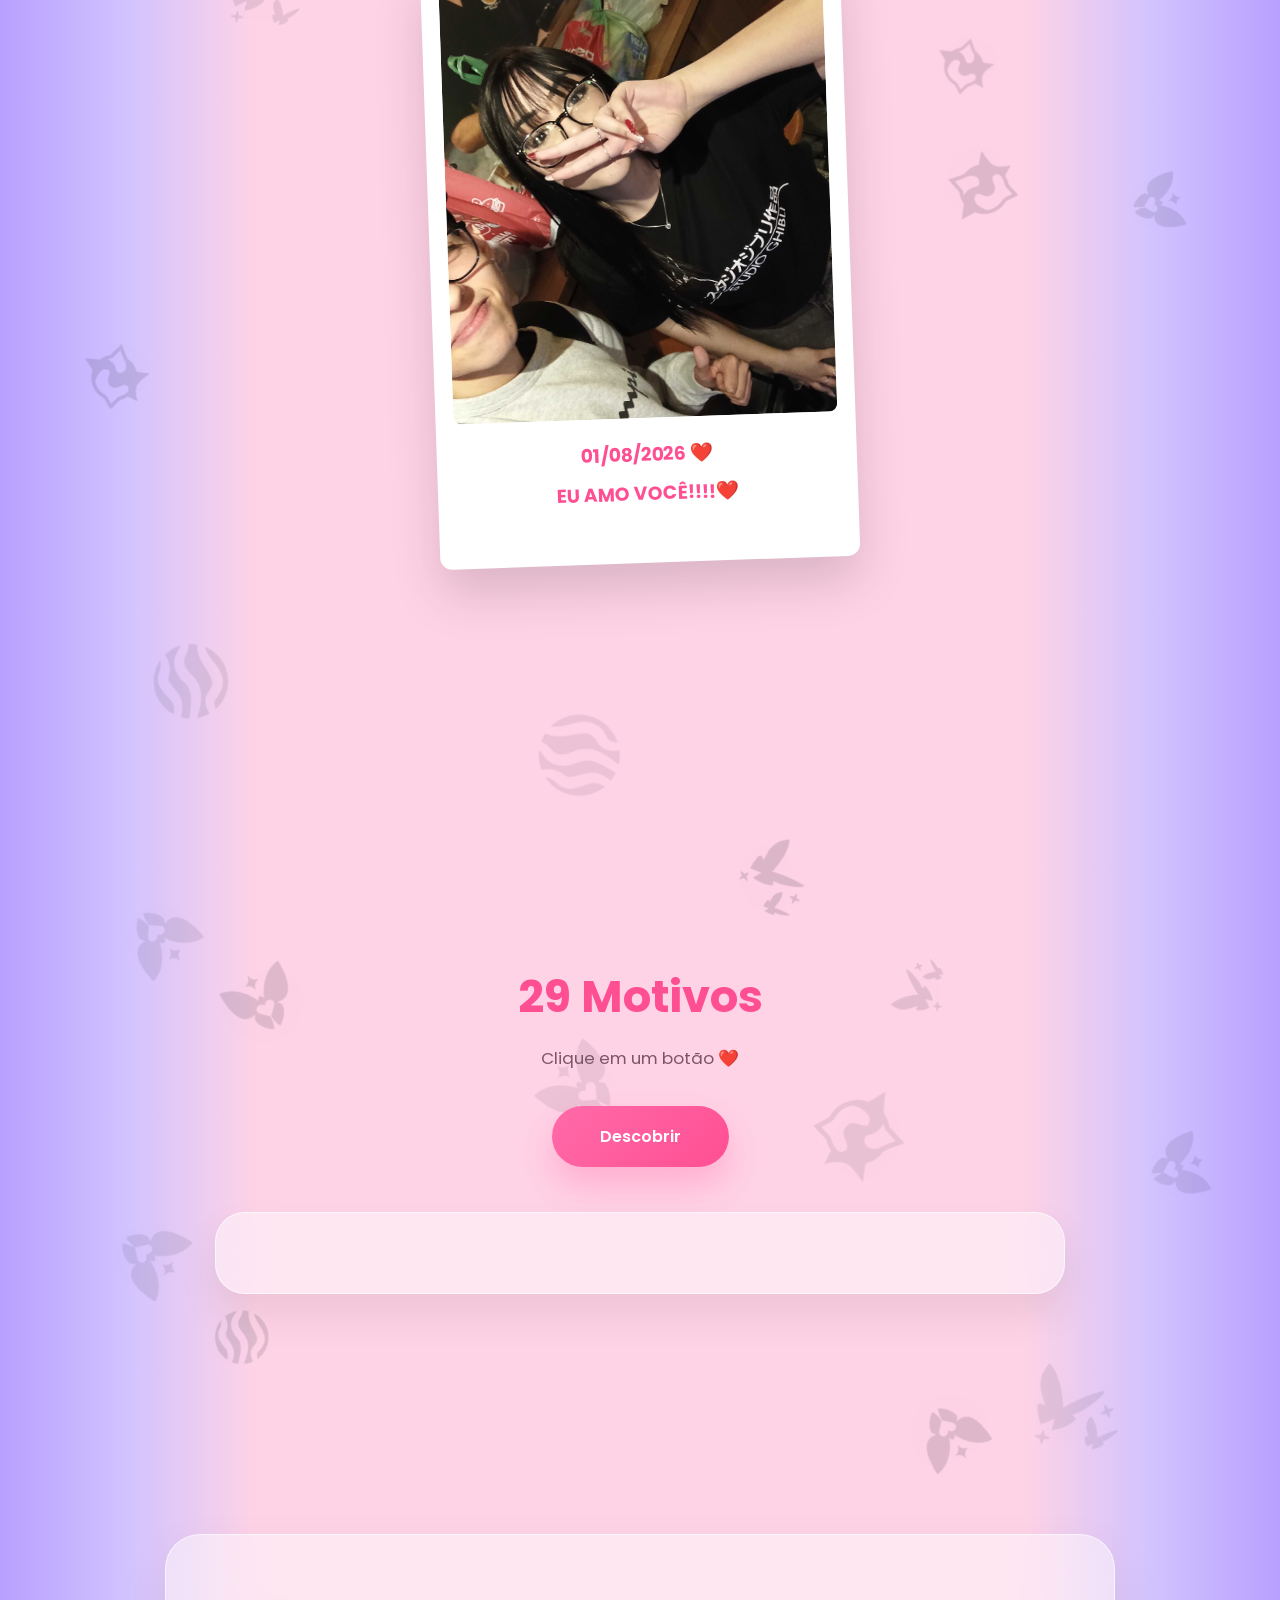
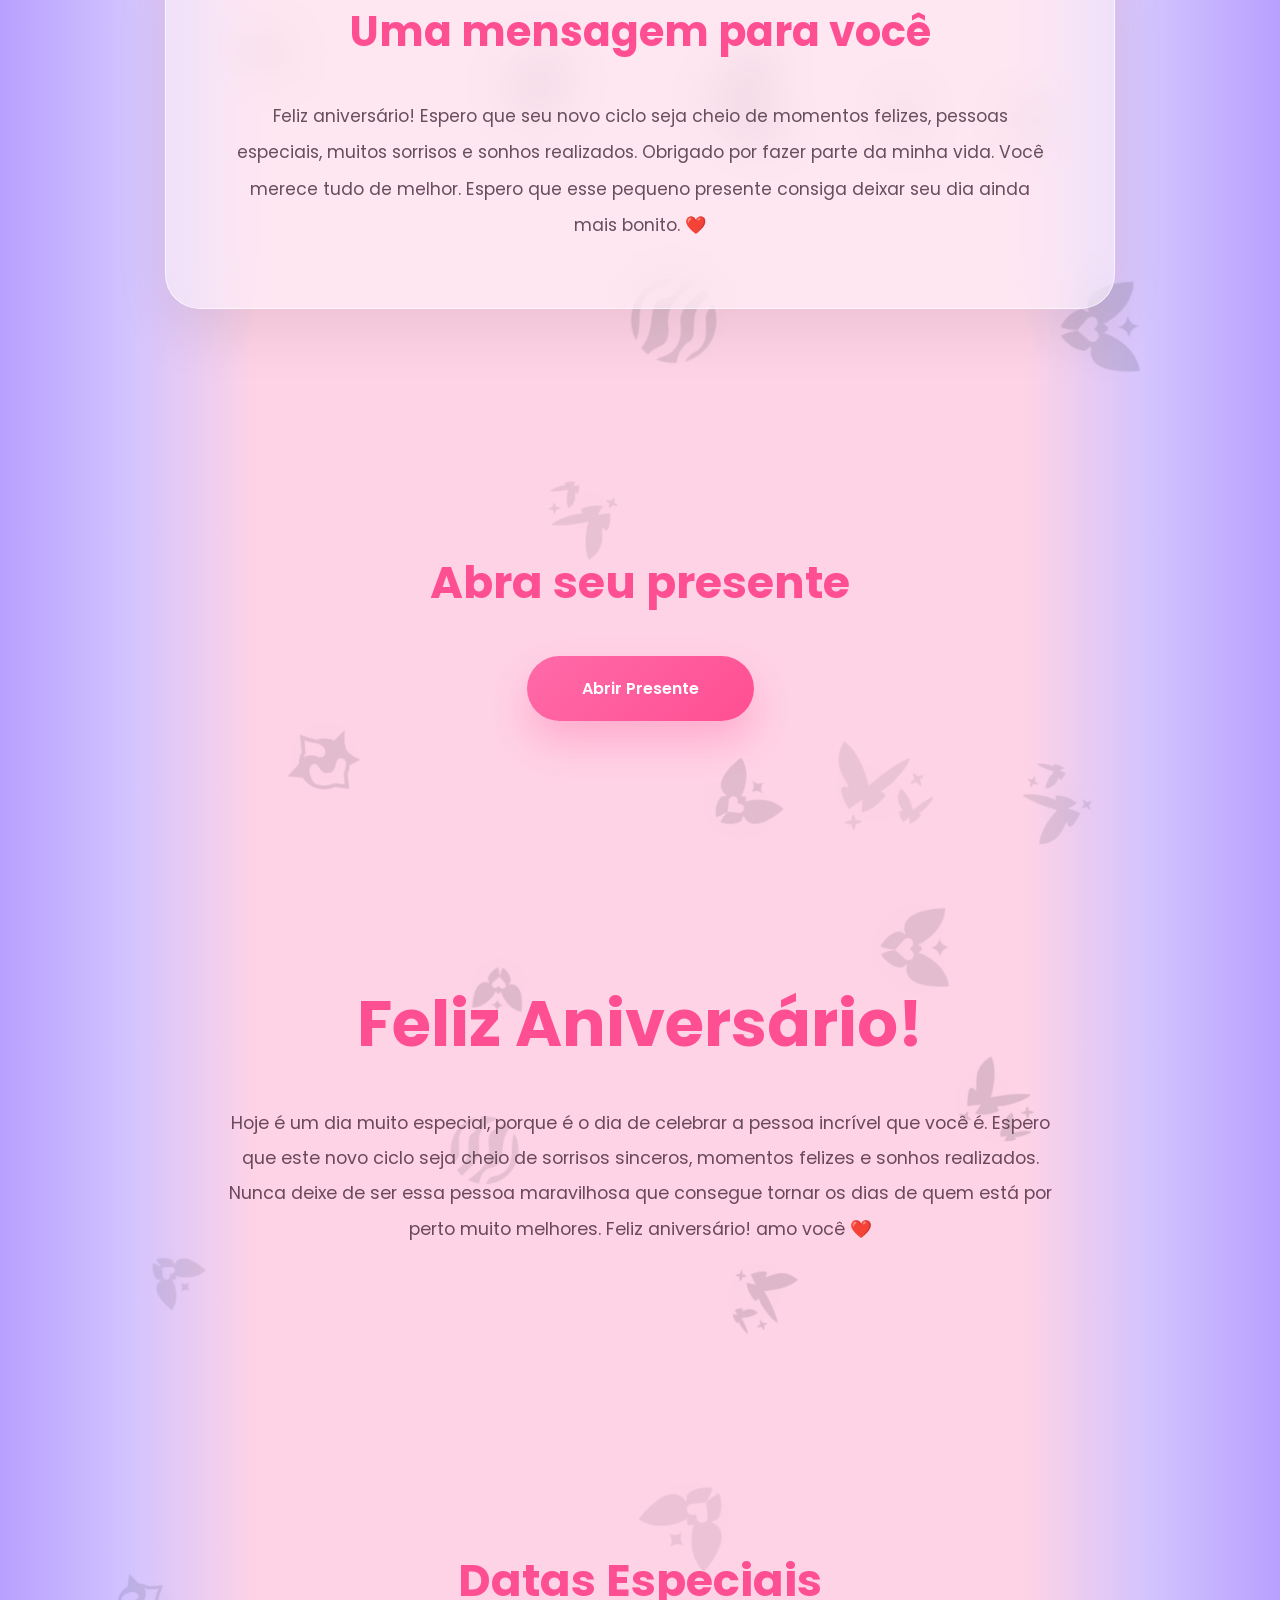
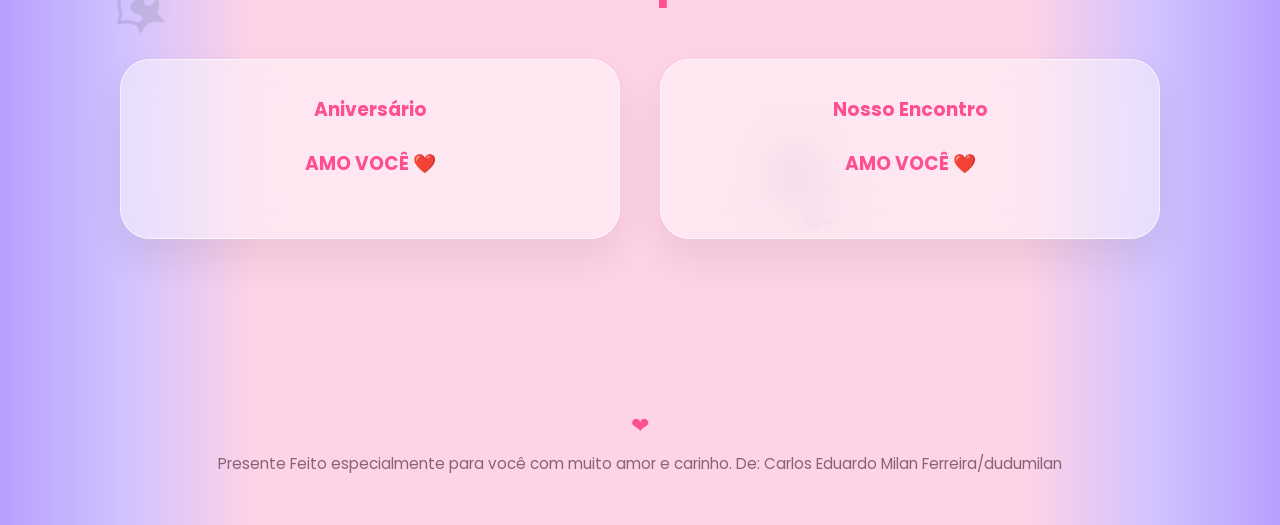
==== commit 359dae9f: "." ====
--- a/index.html
+++ b/index.html
@@ -155,21 +155,17 @@
 
         <div class="photo-placeholder">
 
-            <i class="fa-solid fa-camera-retro"></i>
-
-            <span>Em breve...</span>
+            
+
+             <img src="foto4.jpg" alt="Foto 1">
 
         </div>
 
         <div class="caption">
 
             <h3>01/08/2026 ❤️</h3>
-
-            <p>
-                Este espaço já tem dono.
-                Está reservado para a nossa primeira foto juntos.
-            </p>
-
+            <h3>EU AMO VOCÊ!!!!❤️</h3>
+            
         </div>
 
     </div>
--- a/style.css
+++ b/style.css
@@ -799,29 +799,34 @@
 }
 
 .polaroid{
-    width:380px;
-    max-width:90%;
-    margin:auto;
-    background:#fff;
-    padding:18px 18px 30px;
-    border-radius:12px;
-    box-shadow:0 25px 50px rgba(0,0,0,.12);
-    transform:rotate(-2deg);
-    transition:.4s;
+    width: min(420px, 90%);
+    background: #fff;
+    padding: 18px 18px 45px;
+    margin: 40px auto;
+    border-radius: 12px;
+
+    box-shadow: 0 25px 50px rgba(0,0,0,.15);
+
+    transform: rotate(-2deg);
+    transition: .4s;
 }
 
 .polaroid:hover{
-    transform:rotate(0deg) scale(1.03);
+    transform: rotate(0deg) scale(1.03);
 }
 
 .photo-placeholder{
-    height:400px;
-    border-radius:8px;
-    background:linear-gradient(135deg,#ffe3ef,#ffd3e6);
-    display:flex;
-    flex-direction:column;
-    justify-content:center;
-    align-items:center;
+    width: 100%;
+    aspect-ratio: 1 / 1.15; 
+
+    overflow: hidden;
+    border-radius: 8px;
+
+    background: #ffe3ef;
+
+    display: flex;
+    justify-content: center;
+    align-items: center;
 }
 
 .photo-placeholder i{
@@ -835,7 +840,12 @@
     color:#ff4f93;
     font-weight:600;
 }
-
+.photo-placeholder img{
+    width: 100%;
+    height: 100%;
+    object-fit: cover;
+    display: block;
+}
 .caption{
     margin-top:22px;
     text-align:center;
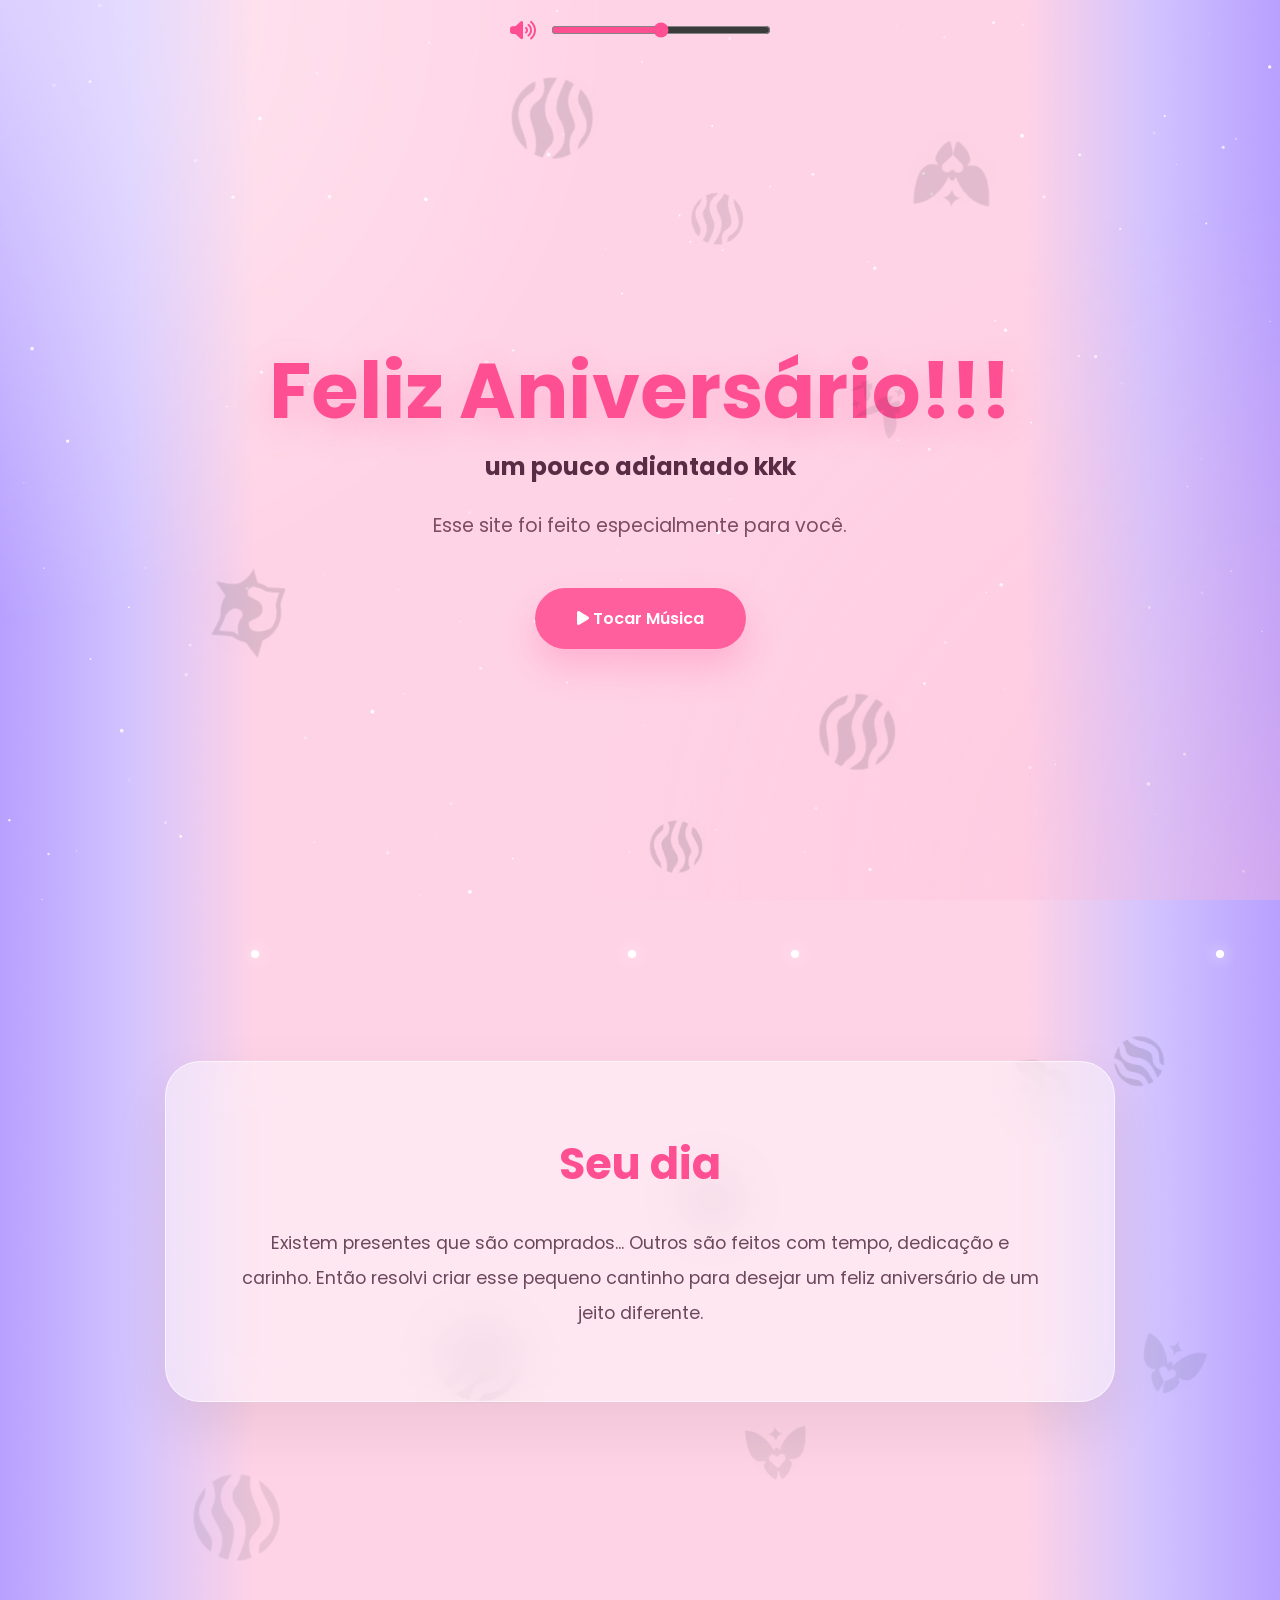
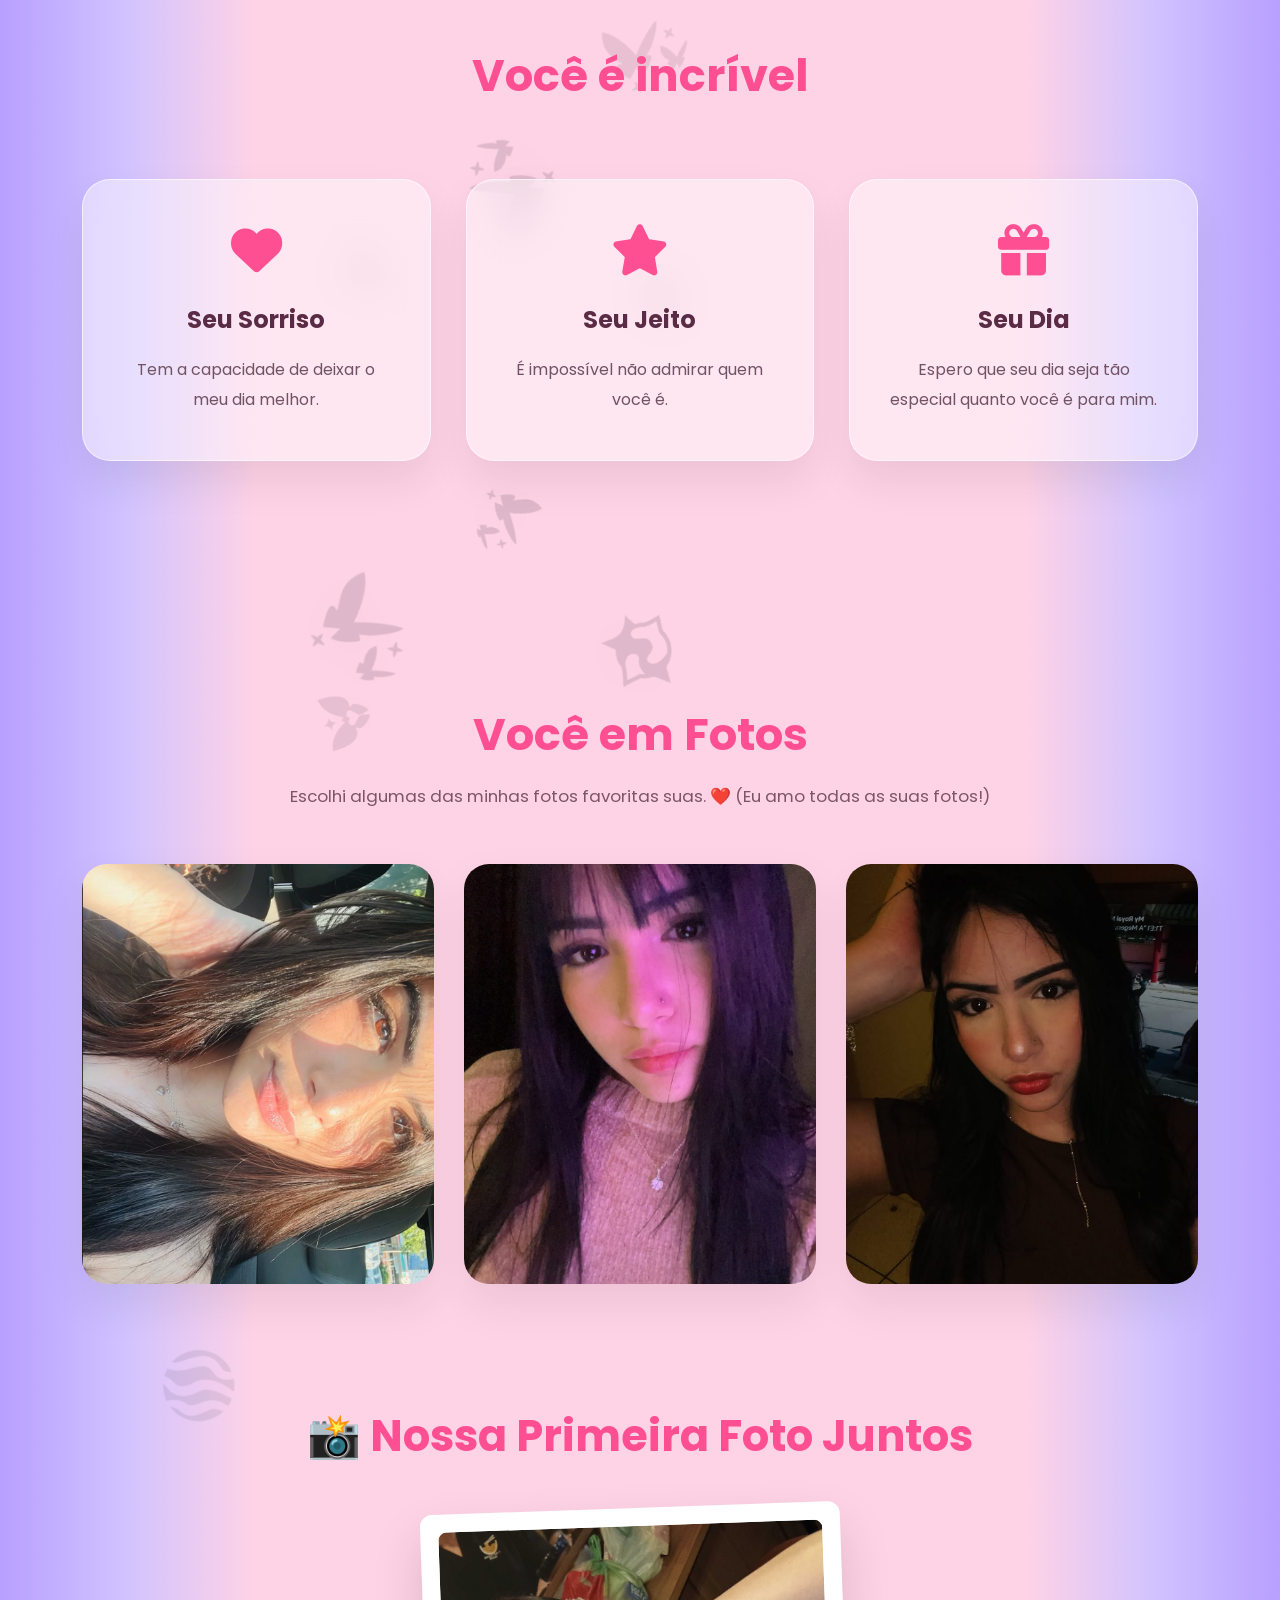
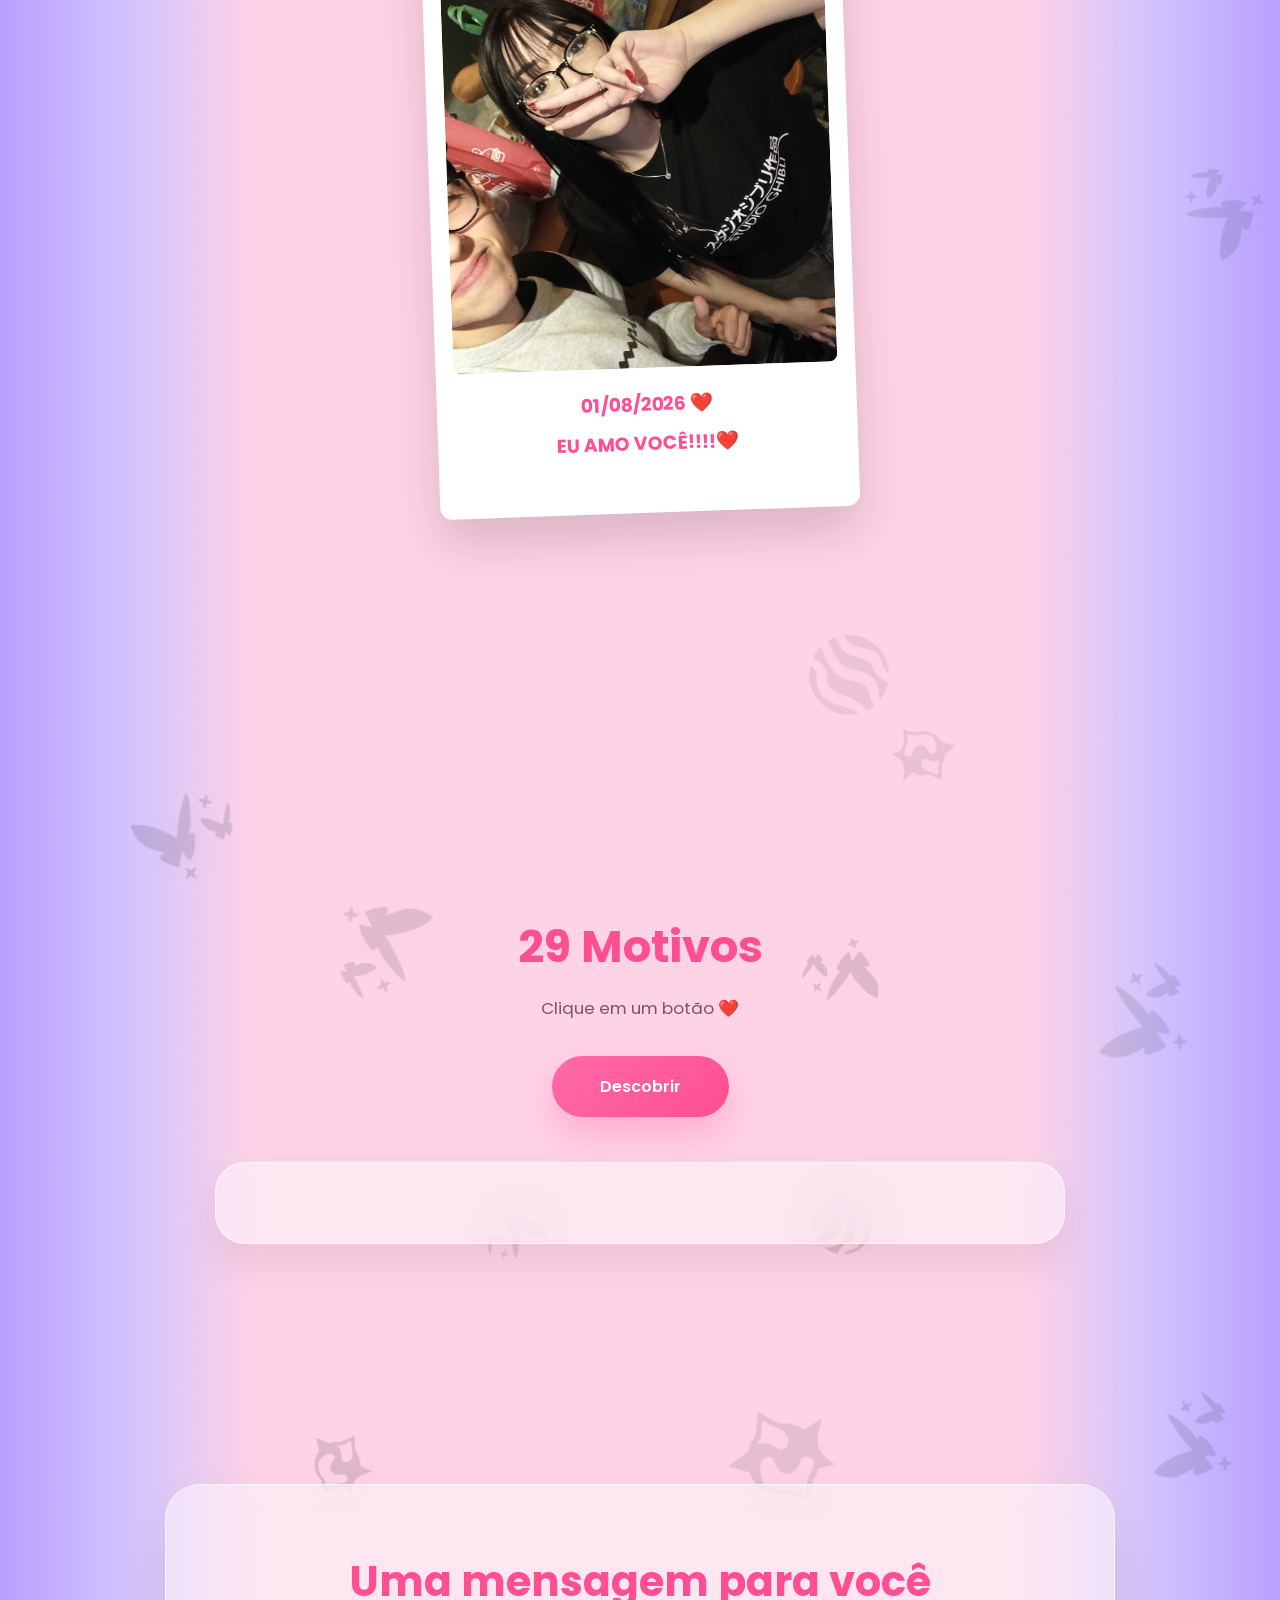
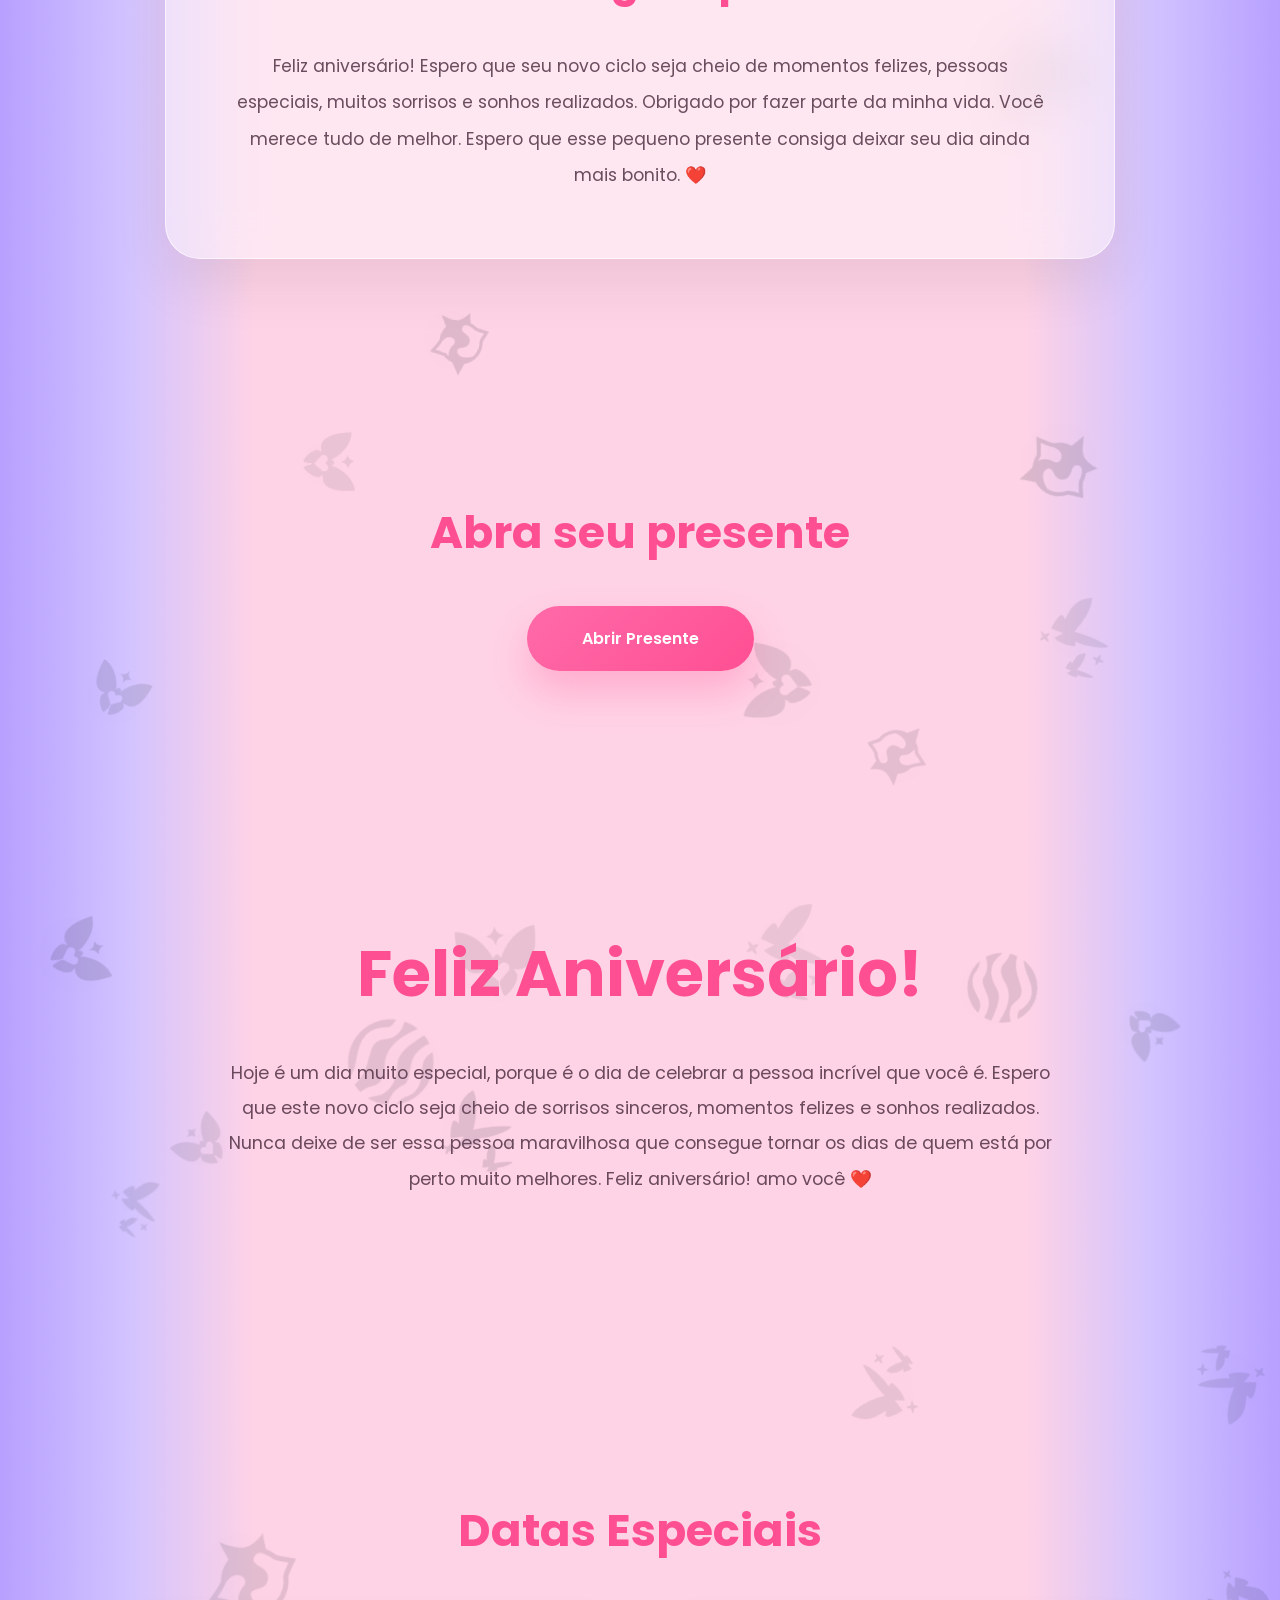
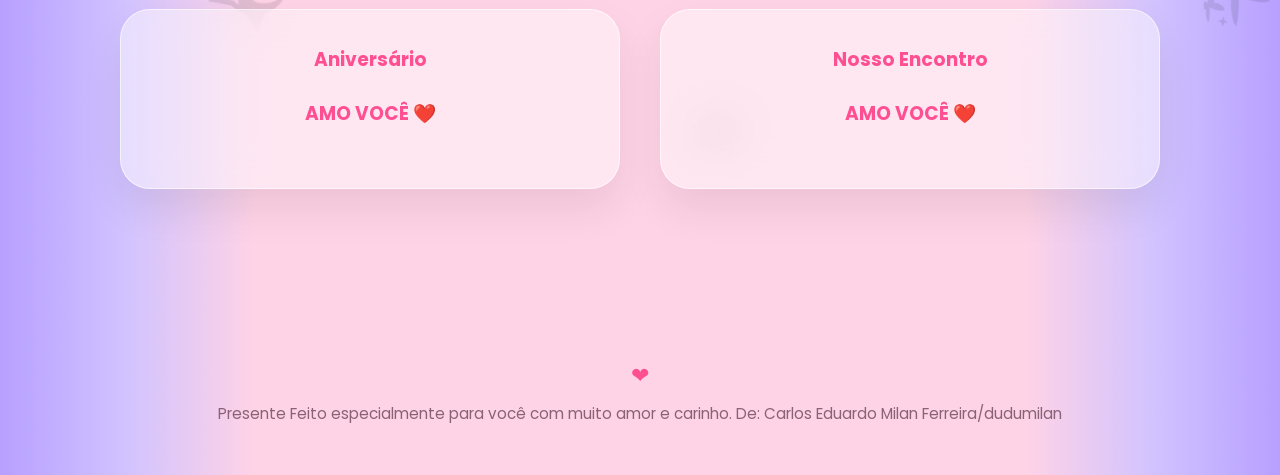
==== commit b98b9eac: "." ====
--- a/index.html
+++ b/index.html
@@ -147,9 +147,7 @@
 
     <h2>📸 Nossa Primeira Foto Juntos</h2>
 
-    <p class="future-text">
-        Ainda falta um pouquinho...
-    </p>
+
 
     <div class="polaroid">
 
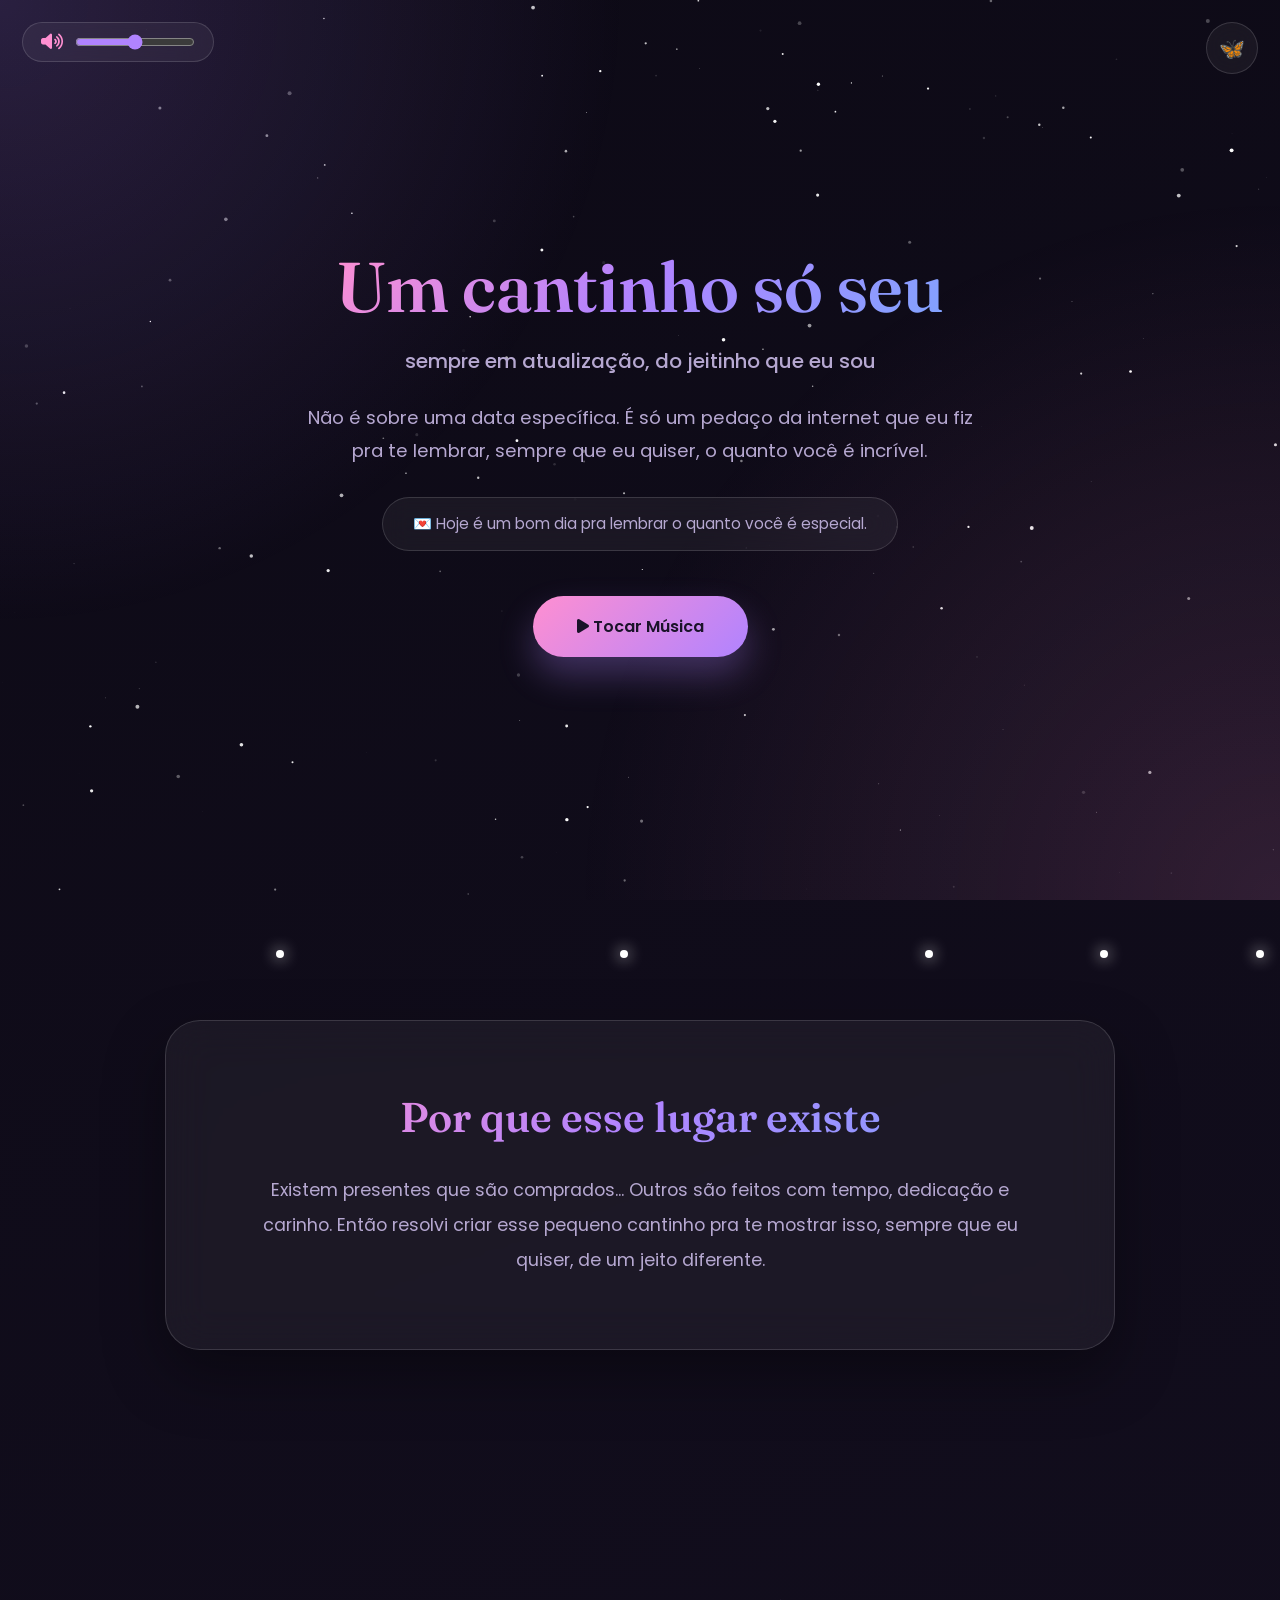
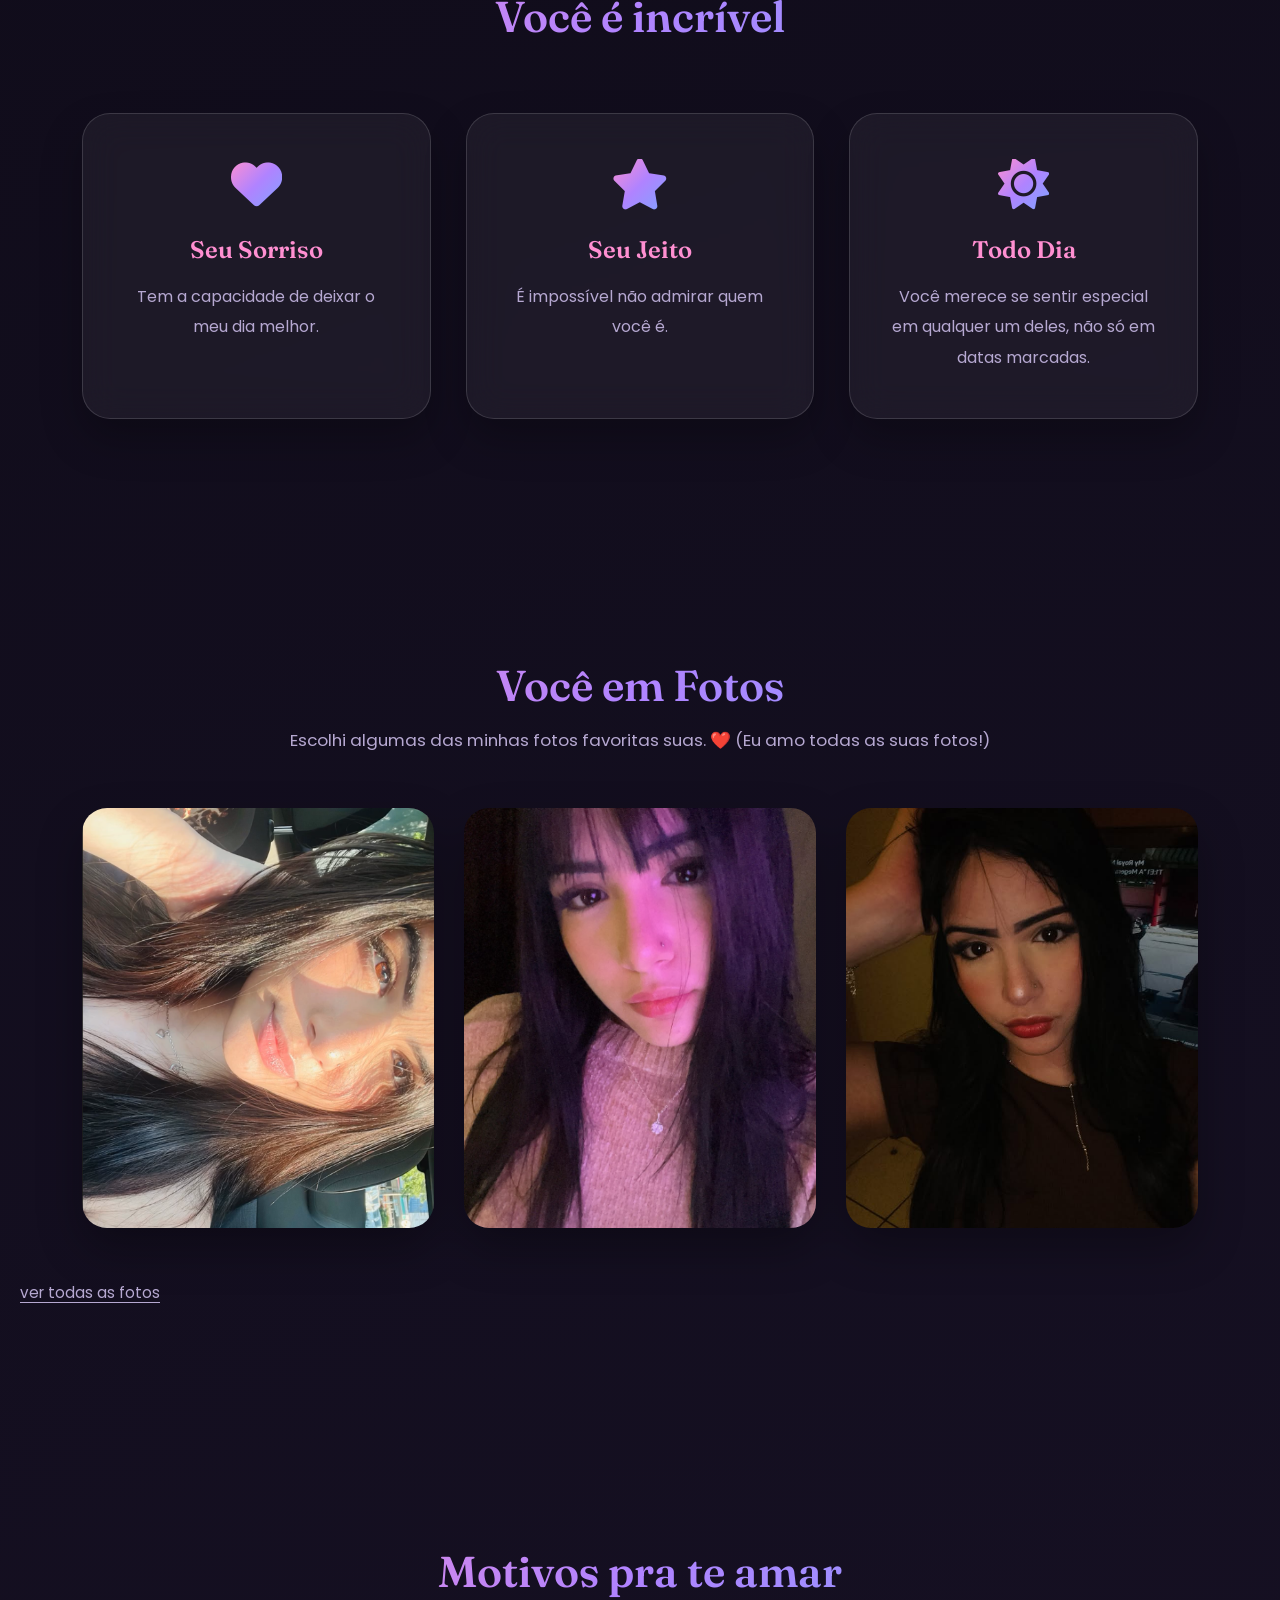
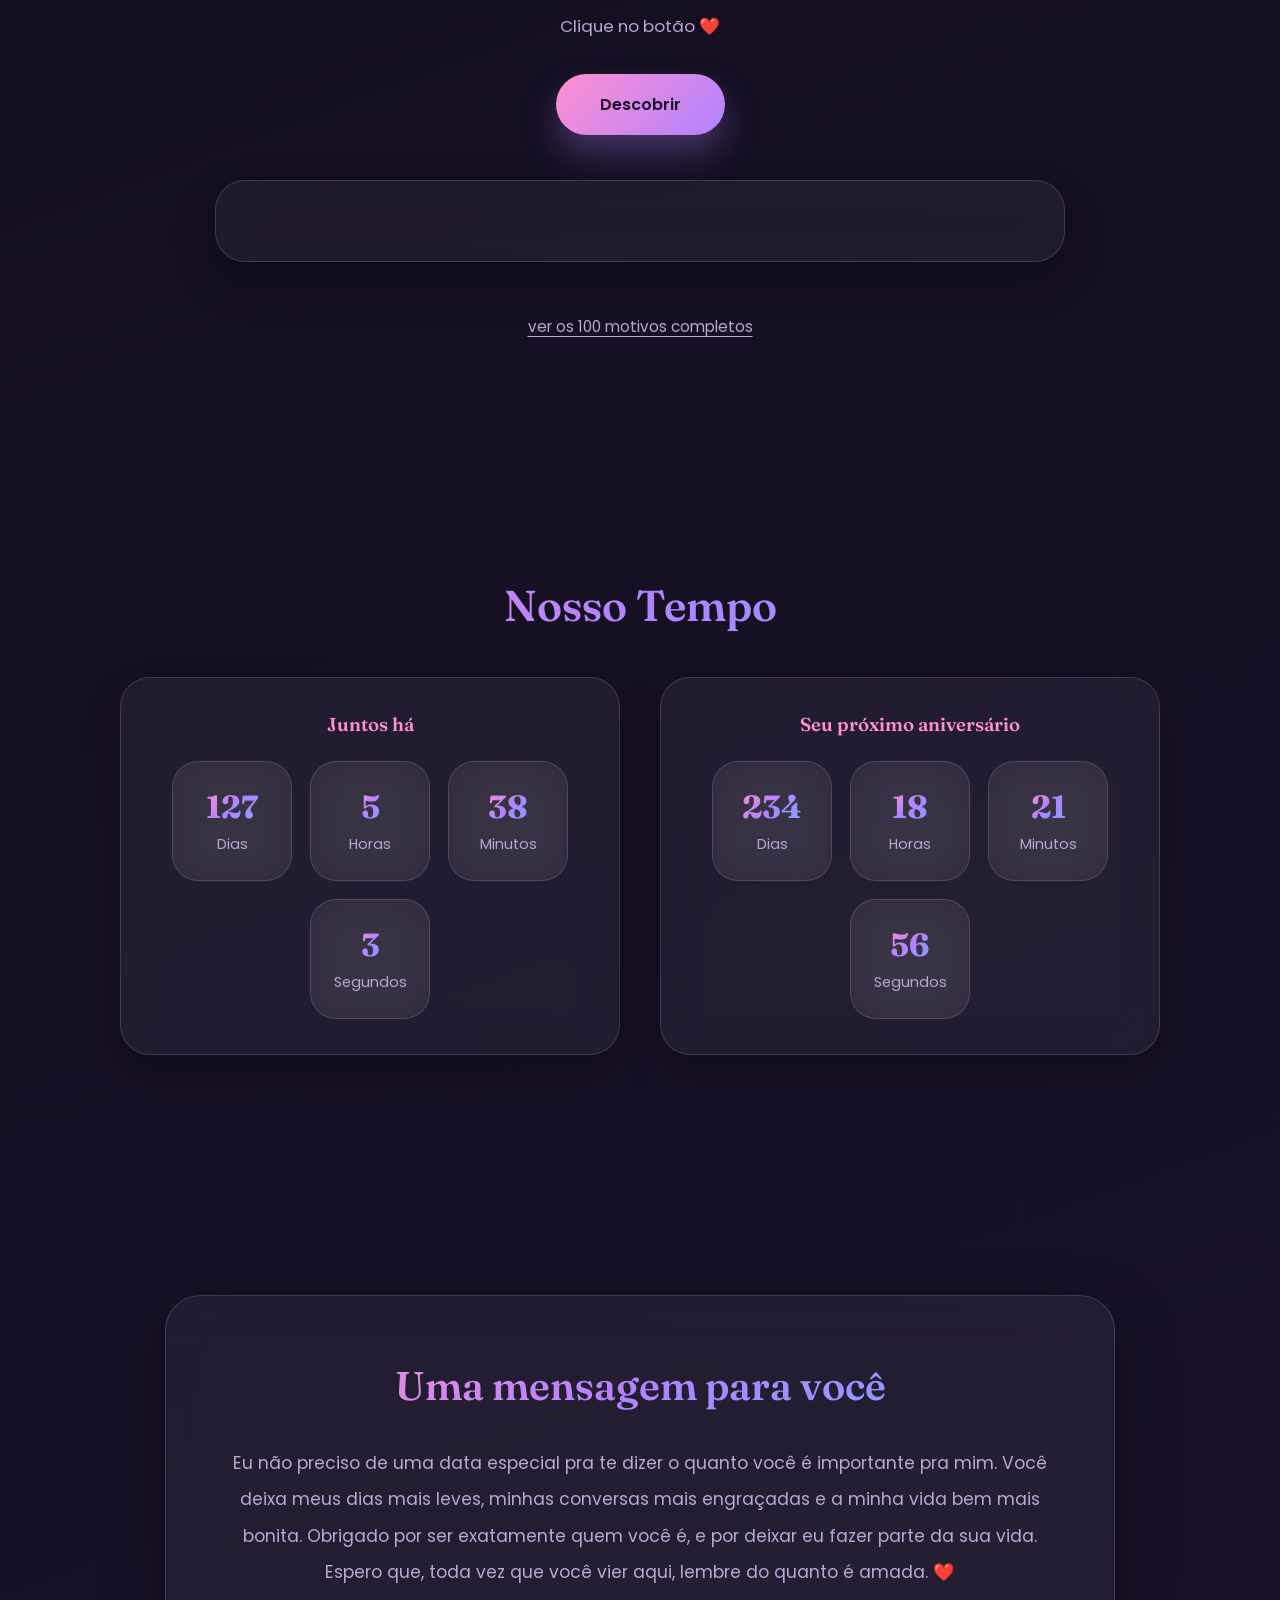
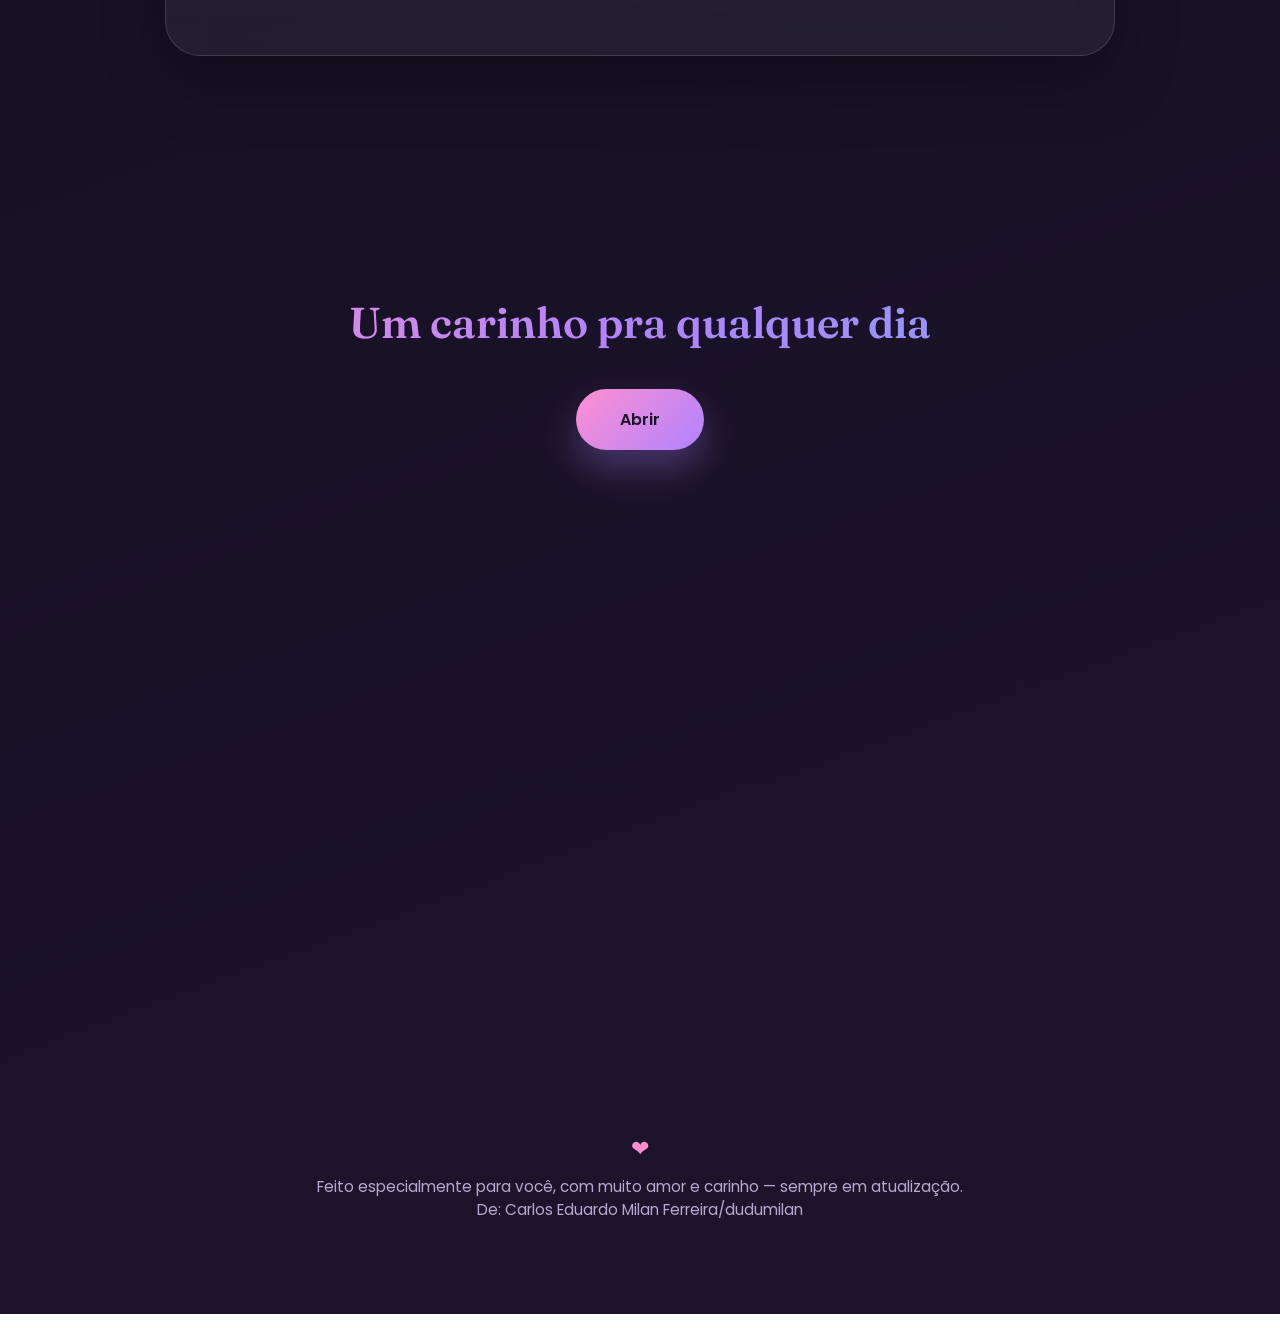
==== commit f1a0650d: "." ====
--- a/index.html
+++ b/index.html
@@ -5,12 +5,12 @@
     <meta charset="UTF-8">
     <meta name="viewport" content="width=device-width, initial-scale=1.0">
 
-    <title>❤️</title>
+    <title>🦋 para você</title>
 
     <link rel="stylesheet" href="style.css">
 
     <link rel="preconnect" href="https://fonts.googleapis.com">
-    <link href="https://fonts.googleapis.com/css2?family=Poppins:wght@300;400;500;600;700&display=swap"
+    <link href="https://fonts.googleapis.com/css2?family=Poppins:wght@300;400;500;600;700&family=Fraunces:ital,wght@0,500;0,600;0,700;1,500&display=swap"
         rel="stylesheet">
 
     <link rel="stylesheet"
@@ -20,36 +20,41 @@
 <body>
 
     <canvas id="stars"></canvas>
-<div id="backgroundDecor" class="background-decor"></div>
-
-
-
-</div>
+    <div id="backgroundDecor" class="background-decor"></div>
+
     <audio id="music" loop>
         <source src="music.mp3" type="audio/mp3">
     </audio>
-<div class="music-controls">
-
-    <i class="fa-solid fa-volume-high"></i>
-
-    <input
-        type="range"
-        id="volume"
-        min="0"
-        max="100"
-        value="50"
-    >
-
-</div>
+
+    <div class="site-nav">
+        <button id="navToggle" class="nav-toggle" aria-label="Abrir menu">🦋</button>
+        <div class="nav-menu" id="navMenu">
+            <a href="index.html">🏠 Início</a>
+            <a href="motivos.html">💌 100 Motivos</a>
+            <a href="galeria.html">📷 Galeria</a>
+            <a href="aniversario.html">🎂 Aniversário</a>
+        </div>
+    </div>
+
+    <div class="music-controls">
+        <i class="fa-solid fa-volume-high"></i>
+        <input type="range" id="volume" min="0" max="100" value="50">
+    </div>
+
     <header>
 
-        <h1>Feliz Aniversário!!!</h1>
-        <h2>um pouco adiantado kkk</h2>
+        <h1>Um cantinho só seu</h1>
+        <h2>sempre em atualização, do jeitinho que eu sou</h2>
         <p class="subtitle">
-            Esse site foi feito especialmente para você.
-        </p>
-
-        <button id="playMusic">
+            Não é sobre uma data específica. É só um pedaço da internet que eu
+            fiz pra te lembrar, sempre que eu quiser, o quanto você é incrível.
+        </p>
+
+        <div class="frase-dia">
+            💌 <span id="fraseDoDia"></span>
+        </div>
+
+        <button id="playMusic" class="btn">
             <i class="fa-solid fa-play"></i>
             Tocar Música
         </button>
@@ -60,17 +65,15 @@
 
         <div class="glass">
 
-            <h2>Seu dia </h2>
+            <h2>Por que esse lugar existe</h2>
 
             <p>
-
                 Existem presentes que são comprados...
 
                 Outros são feitos com tempo, dedicação e carinho.
 
-                Então resolvi criar esse pequeno cantinho para desejar um feliz aniversário
-                de um jeito diferente.
-
+                Então resolvi criar esse pequeno cantinho pra te mostrar isso,
+                sempre que eu quiser, de um jeito diferente.
             </p>
 
         </div>
@@ -109,14 +112,13 @@
 
             <div class="card">
 
-                <i class="fa-solid fa-gift"></i>
-
-                <h3>Seu Dia</h3>
+                <i class="fa-solid fa-sun"></i>
+
+                <h3>Todo Dia</h3>
 
                 <p>
-
-                    Espero que seu dia seja tão especial quanto você é para mim.
-
+                    Você merece se sentir especial em qualquer um deles, não só
+                    em datas marcadas.
                 </p>
 
             </div>
@@ -127,59 +129,38 @@
 
     <section class="gallerySection">
 
-    <h2> Você em Fotos </h2>
-
-    <p class="galleryText">
-        Escolhi algumas das minhas fotos favoritas suas. ❤️
-        (Eu amo todas as suas fotos!)
-    </p>
-
-    <div class="gallery">
-
-        <img src="foto1.jpg" alt="Foto 1">
-
-        <img src="foto2.jpg" alt="Foto 2">
-
-        <img src="foto3.jpg" alt="Foto 3">
-
-    </div>
-<section class="future-gallery">
-
-    <h2>📸 Nossa Primeira Foto Juntos</h2>
-
-
-
-    <div class="polaroid">
-
-        <div class="photo-placeholder">
-
-            
-
-             <img src="foto4.jpg" alt="Foto 1">
-
-        </div>
-
-        <div class="caption">
-
-            <h3>01/08/2026 ❤️</h3>
-            <h3>EU AMO VOCÊ!!!!❤️</h3>
-            
-        </div>
-
-    </div>
-
-</section>
-</section>
+        <h2>Você em Fotos</h2>
+
+        <p class="galleryText">
+            Escolhi algumas das minhas fotos favoritas suas. ❤️
+            (Eu amo todas as suas fotos!)
+        </p>
+
+        <div class="gallery">
+
+            <img src="foto1.jpg" alt="Foto 1">
+
+            <img src="foto2.jpg" alt="Foto 2">
+
+            <img src="foto3.jpg" alt="Foto 3">
+
+        </div>
+
+        <br>
+
+        <a href="galeria.html" class="link-secundario">ver todas as fotos</a>
+
+    </section>
 
     <section class="motivos">
 
-        <h2> 29 Motivos</h2>
+        <h2>Motivos pra te amar</h2>
 
         <p>
-            Clique em um botão ❤️
-        </p>
-
-        <button id="motivoBtn">
+            Clique no botão ❤️
+        </p>
+
+        <button id="motivoBtn" class="btn">
 
             Descobrir
 
@@ -187,6 +168,36 @@
 
         <div id="motivo"></div>
 
+        <br>
+
+        <a href="motivos.html" class="link-secundario">ver os 100 motivos completos</a>
+
+    </section>
+
+    <section class="countdown">
+
+        <h2>Nosso Tempo</h2>
+
+        <div class="timers">
+
+            <div class="timer-card">
+
+                <h3>Juntos há</h3>
+
+                <div id="timerJuntos" class="timer-display"></div>
+
+            </div>
+
+            <div class="timer-card">
+
+                <h3>Seu próximo aniversário</h3>
+
+                <div id="timerProximoAniversario" class="timer-display"></div>
+
+            </div>
+
+        </div>
+
     </section>
 
     <section class="letter">
@@ -197,17 +208,17 @@
 
             <p>
 
-                Feliz aniversário!
-
-                Espero que seu novo ciclo seja cheio de momentos felizes,
-                pessoas especiais, muitos sorrisos e sonhos realizados.
-
-                Obrigado por fazer parte da minha vida.
-
-                Você merece tudo de melhor.
-
-                Espero que esse pequeno presente consiga deixar seu dia ainda
-                mais bonito.
+                Eu não preciso de uma data especial pra te dizer o quanto você
+                é importante pra mim.
+
+                Você deixa meus dias mais leves, minhas conversas mais
+                engraçadas e a minha vida bem mais bonita.
+
+                Obrigado por ser exatamente quem você é, e por deixar eu fazer
+                parte da sua vida.
+
+                Espero que, toda vez que você vier aqui, lembre do quanto é
+                amada.
 
                 ❤️
 
@@ -219,11 +230,11 @@
 
     <section class="giftSection">
 
-        <h2>Abra seu presente</h2>
-
-        <button id="giftButton">
-
-            Abrir Presente
+        <h2>Um carinho pra qualquer dia</h2>
+
+        <button id="giftButton" class="btn">
+
+            Abrir
 
         </button>
 
@@ -231,58 +242,33 @@
 
     </section>
 
-
     <section class="final">
 
-        <h2></h2>
-
-        <h1>Feliz Aniversário!</h1>
+        <h1>Eu te amo. Hoje e sempre.</h1>
 
         <p>
 
-            Hoje é um dia muito especial, porque é o dia de celebrar a pessoa incrível que você é.
-            Espero que este novo ciclo seja cheio de sorrisos sinceros, momentos felizes e sonhos realizados.
-            Nunca deixe de ser essa pessoa maravilhosa que consegue tornar os dias de quem está por perto muito melhores. Feliz aniversário! amo você ❤️
-
-        </p>
-
-    </section>
-
-    <section class="countdown">
-
-    <h2>Datas Especiais</h2>
-
-    <div class="timers">
-
-        <div class="timer-card">
-
-            <h3>Aniversário</h3>
-
-            <div id="timerBirthday"></div>
-
-        </div>
-
-        <div class="timer-card">
-
-            <h3>Nosso Encontro</h3>
-
-            <div id="timerMeet"></div>
-
-        </div>
-
-    </div>
-
-    </section>
+            Não importa o dia no calendário: você merece se sentir amada,
+            admirada e importante sempre.
+            Continue sendo essa pessoa incrível que ilumina a vida de quem
+            está por perto — principalmente a minha. ❤️
+
+        </p>
+
+    </section>
+
     <footer>
 
-        Presente Feito especialmente para você com muito amor e carinho.
+        Feito especialmente para você, com muito amor e carinho — sempre em
+        atualização.
+        <br>
         De: Carlos Eduardo Milan Ferreira/dudumilan
 
     </footer>
-    
-
-    <script src="script.js"></script>
+
+    <script src="common.js"></script>
+    <script src="home.js"></script>
 
 </body>
 
-</html>+</html>
--- a/style.css
+++ b/style.css
@@ -1,3 +1,23 @@
+:root{
+    --noite:#120e1c;
+    --ameixa:#241c36;
+    --rosa:#ff8fd1;
+    --rosa-vivo:#ff4f93;
+    --violeta:#b083ff;
+    --azul:#7fa4ff;
+    --branco-lua:#f5f0ff;
+    --lilas:#b6a8d1;
+
+    --gradiente-aurora:linear-gradient(135deg,var(--rosa),var(--violeta),var(--azul));
+    --vidro-bg:rgba(255,255,255,.05);
+    --vidro-borda:rgba(255,255,255,.14);
+    --sombra-suave:0 25px 60px rgba(0,0,0,.35);
+    --sombra-brilho:0 20px 45px rgba(176,131,255,.25);
+
+    --fonte-corpo:'Poppins',sans-serif;
+    --fonte-titulo:'Fraunces',serif;
+}
+
 *{
     margin:0;
     padding:0;
@@ -9,18 +29,19 @@
 }
 
 body{
-    font-family:'Poppins',sans-serif;
-    background:linear-gradient(135deg,#fff7fb,#ffeaf3,#ffd8e8,#ffc5dd);
-    background-size:400% 400%;
-    animation:gradient 15s ease infinite;
-    color:#5a2b44;
+    font-family:var(--fonte-corpo);
+    background:linear-gradient(160deg,#0d0a16,#1a1329 45%,#241c36 100%);
+    background-size:200% 200%;
+    animation:ceuNoturno 25s ease infinite;
+    color:var(--branco-lua);
     overflow-x:hidden;
-}
-
-@keyframes gradient{
-    0%{background-position:0% 50%;}
-    50%{background-position:100% 50%;}
-    100%{background-position:0% 50%;}
+    position:relative;
+}
+
+@keyframes ceuNoturno{
+    0%{background-position:0% 0%;}
+    50%{background-position:100% 100%;}
+    100%{background-position:0% 0%;}
 }
 
 #stars{
@@ -36,14 +57,15 @@
     position:fixed;
     inset:0;
     background:
-    radial-gradient(circle at top left,rgba(255,255,255,.5),transparent 40%),
-    radial-gradient(circle at bottom right,rgba(255,182,213,.35),transparent 45%);
+        radial-gradient(circle at top left,rgba(176,131,255,.18),transparent 40%),
+        radial-gradient(circle at bottom right,rgba(255,143,209,.14),transparent 45%);
     z-index:-1;
 }
 
 section{
     width:100%;
     padding:120px 20px;
+    position:relative;
 }
 
 img{
@@ -54,59 +76,165 @@
 }
 
 button{
-    font-family:'Poppins',sans-serif;
+    font-family:var(--fonte-corpo);
 }
 
 h1,h2,h3{
-    font-weight:700;
-}
-
-header{
-    min-height:100vh;
-    display:flex;
-    flex-direction:column;
-    justify-content:center;
-    align-items:center;
-    text-align:center;
-    padding:40px;
-}
-
-header h1{
-    font-size:4.8rem;
-    color:#ff4f93;
-    text-shadow:
-    0 10px 35px rgba(255,79,147,.25);
-}
-
-.subtitle{
-    margin-top:25px;
-    max-width:700px;
-    font-size:1.2rem;
-    color:#7d4b63;
-    line-height:1.8;
-}
-
-#playMusic{
-    margin-top:45px;
-    padding:18px 42px;
+    font-family:var(--fonte-titulo);
+    font-weight:600;
+}
+
+
+.btn{
+    padding:18px 44px;
     border:none;
     border-radius:60px;
-    background:#ff5f9d;
-    color:#fff;
+    background:var(--gradiente-aurora);
+    background-size:200% 200%;
+    color:#1a1329;
     font-size:1rem;
     font-weight:600;
     cursor:pointer;
     transition:.35s;
-    box-shadow:
-    0 18px 35px rgba(255,79,147,.25);
-}
-
-#playMusic:hover{
+    box-shadow:0 18px 35px rgba(176,131,255,.3);
+}
+
+.btn:hover{
     transform:translateY(-6px) scale(1.04);
-    background:#ff3d86;
-    box-shadow:
-    0 25px 45px rgba(255,61,134,.35);
-}
+    background-position:100% 0%;
+    box-shadow:0 26px 45px rgba(176,131,255,.4);
+}
+
+button:active{
+    transform:scale(.96);
+}
+
+
+.site-nav{
+    position:fixed;
+    top:22px;
+    right:22px;
+    z-index:600;
+}
+
+.nav-toggle{
+    width:52px;
+    height:52px;
+    border-radius:50%;
+    border:1px solid var(--vidro-borda);
+    background:var(--vidro-bg);
+    backdrop-filter:blur(16px);
+    -webkit-backdrop-filter:blur(16px);
+    color:var(--branco-lua);
+    font-size:1.3rem;
+    cursor:pointer;
+    transition:.3s;
+}
+
+.nav-toggle:hover{
+    transform:scale(1.08) rotate(-8deg);
+    box-shadow:var(--sombra-brilho);
+}
+
+.nav-menu{
+    position:absolute;
+    top:64px;
+    right:0;
+    display:flex;
+    flex-direction:column;
+    gap:10px;
+    opacity:0;
+    pointer-events:none;
+    transform:translateY(-12px);
+    transition:.3s;
+}
+
+.nav-menu.open{
+    opacity:1;
+    pointer-events:auto;
+    transform:translateY(0);
+}
+
+.nav-menu a{
+    white-space:nowrap;
+    padding:12px 22px;
+    border-radius:40px;
+    background:var(--ameixa);
+    border:1px solid var(--vidro-borda);
+    backdrop-filter:blur(16px);
+    -webkit-backdrop-filter:blur(16px);
+    color:var(--branco-lua);
+    text-decoration:none;
+    font-size:.9rem;
+    font-weight:500;
+    text-align:right;
+    transition:.25s;
+    display:block;
+}
+
+.nav-menu a:hover{
+    transform:translateX(-4px);
+    background:var(--gradiente-aurora);
+    color:#1a1329;
+}
+
+.nav-menu a.active{
+    background:var(--gradiente-aurora);
+    color:#1a1329;
+}
+
+.memory-badge{
+    display:inline-block;
+    margin-top:28px;
+    padding:12px 26px;
+    border-radius:40px;
+    background:var(--vidro-bg);
+    border:1px solid var(--vidro-borda);
+    color:var(--lilas);
+    font-size:.9rem;
+    backdrop-filter:blur(12px);
+    -webkit-backdrop-filter:blur(12px);
+}
+
+
+header{
+    min-height:100vh;
+    display:flex;
+    flex-direction:column;
+    justify-content:center;
+    align-items:center;
+    text-align:center;
+    padding:40px;
+}
+
+header h1{
+    font-size:4.4rem;
+    background:var(--gradiente-aurora);
+    -webkit-background-clip:text;
+    background-clip:text;
+    color:transparent;
+}
+
+header h2{
+    margin-top:16px;
+    font-size:1.25rem;
+    font-weight:500;
+    font-family:var(--fonte-corpo);
+    color:var(--lilas);
+}
+
+.subtitle{
+    margin-top:25px;
+    max-width:700px;
+    font-size:1.15rem;
+    color:var(--lilas);
+    line-height:1.8;
+}
+
+#playMusic{
+    margin-top:45px;
+}
+
 
 .hero{
     display:flex;
@@ -118,32 +246,44 @@
     width:90%;
     max-width:950px;
     padding:70px;
-    background:rgba(255,255,255,.45);
+    background:var(--vidro-bg);
     backdrop-filter:blur(22px);
-    border:1px solid rgba(255,255,255,.6);
+    -webkit-backdrop-filter:blur(22px);
+    border:1px solid var(--vidro-borda);
     border-radius:35px;
     text-align:center;
-    box-shadow:
-    0 25px 60px rgba(0,0,0,.08);
+    box-shadow:var(--sombra-suave);
+    transition:.4s;
+}
+
+.glass:hover{
+    transform:translateY(-8px);
 }
 
 .glass h2{
-    font-size:2.7rem;
-    color:#ff4f93;
+    font-size:2.6rem;
+    background:var(--gradiente-aurora);
+    -webkit-background-clip:text;
+    background-clip:text;
+    color:transparent;
     margin-bottom:30px;
 }
 
 .glass p{
     font-size:1.1rem;
     line-height:2;
-    color:#6b485d;
-}
+    color:var(--lilas);
+}
+
 
 .about h2{
     text-align:center;
-    font-size:2.8rem;
-    color:#ff4f93;
+    font-size:2.7rem;
     margin-bottom:70px;
+    background:var(--gradiente-aurora);
+    -webkit-background-clip:text;
+    background-clip:text;
+    color:transparent;
 }
 
 .cards{
@@ -156,49 +296,57 @@
 }
 
 .card{
-    background:rgba(255,255,255,.45);
+    background:var(--vidro-bg);
     backdrop-filter:blur(18px);
-    border:1px solid rgba(255,255,255,.6);
+    -webkit-backdrop-filter:blur(18px);
+    border:1px solid var(--vidro-borda);
     border-radius:28px;
     padding:45px 35px;
     text-align:center;
     transition:.4s;
-    box-shadow:
-    0 20px 40px rgba(0,0,0,.08);
+    box-shadow:0 20px 40px rgba(0,0,0,.25);
 }
 
 .card:hover{
-    transform:translateY(-12px);
-    box-shadow:
-    0 30px 60px rgba(255,79,147,.22);
+    transform:translateY(-12px) scale(1.03);
+    box-shadow:var(--sombra-brilho);
 }
 
 .card i{
     font-size:3.2rem;
-    color:#ff4f93;
+    background:var(--gradiente-aurora);
+    -webkit-background-clip:text;
+    background-clip:text;
+    color:transparent;
     margin-bottom:25px;
+    display:inline-block;
 }
 
 .card h3{
     font-size:1.5rem;
     margin-bottom:18px;
+    color:var(--rosa);
 }
 
 .card p{
     line-height:1.9;
-    color:#715365;
-}
+    color:var(--lilas);
+}
+
 
 .gallerySection h2{
     text-align:center;
-    color:#ff4f93;
-    font-size:2.8rem;
+    font-size:2.7rem;
     margin-bottom:15px;
+    background:var(--gradiente-aurora);
+    -webkit-background-clip:text;
+    background-clip:text;
+    color:transparent;
 }
 
 .galleryText{
     text-align:center;
-    color:#7a5668;
+    color:var(--lilas);
     margin-bottom:55px;
     font-size:1.05rem;
 }
@@ -219,117 +367,56 @@
     border-radius:25px;
     cursor:pointer;
     transition:.45s;
-    box-shadow:
-    0 20px 45px rgba(0,0,0,.08);
+    box-shadow:0 20px 45px rgba(0,0,0,.3);
 }
 
 .gallery img:hover{
     transform:translateY(-8px) scale(1.03);
-    box-shadow:
-    0 30px 60px rgba(255,79,147,.25);
-}
-
-@media(max-width:900px){
-
-    header h1{
-        font-size:3.5rem;
-    }
-
-    .glass{
-        padding:45px;
-    }
-
-    .glass h2{
-        font-size:2.2rem;
-    }
-
-    .gallery img{
-        height:340px;
-    }
-
-}
-
-@media(max-width:600px){
-
-    header h1{
-        font-size:2.7rem;
-    }
-
-    .subtitle{
-        font-size:1rem;
-    }
-
-    .glass{
-        padding:35px 25px;
-    }
-
-    .glass h2{
-        font-size:1.8rem;
-    }
-
-    .glass p{
-        font-size:1rem;
-    }
-
-    .about h2,
-    .gallerySection h2{
-        font-size:2rem;
-    }
-
-    .gallery img{
-        height:280px;
-    }
-
-}
+    filter:brightness(1.05);
+    box-shadow:var(--sombra-brilho);
+}
+
+
 .motivos{
     text-align:center;
 }
 
 .motivos h2{
-    font-size:2.8rem;
-    color:#ff4f93;
+    font-size:2.7rem;
     margin-bottom:15px;
+    background:var(--gradiente-aurora);
+    -webkit-background-clip:text;
+    background-clip:text;
+    color:transparent;
 }
 
 .motivos p{
-    color:#7d5567;
+    color:var(--lilas);
     font-size:1.05rem;
     margin-bottom:35px;
-}
-
-#motivoBtn{
-    padding:18px 48px;
-    border:none;
-    border-radius:60px;
-    background:linear-gradient(135deg,#ff6aa8,#ff4f93);
-    color:#fff;
-    font-size:1rem;
-    font-weight:600;
-    cursor:pointer;
-    transition:.35s;
-    box-shadow:0 18px 35px rgba(255,79,147,.28);
-}
-
-#motivoBtn:hover{
-    transform:translateY(-6px) scale(1.05);
-    box-shadow:0 28px 45px rgba(255,79,147,.35);
 }
 
 #motivo{
     margin:45px auto 0;
     width:90%;
     max-width:850px;
-    background:rgba(255,255,255,.45);
+    background:var(--vidro-bg);
     backdrop-filter:blur(20px);
-    border:1px solid rgba(255,255,255,.6);
+    -webkit-backdrop-filter:blur(20px);
+    border:1px solid var(--vidro-borda);
     border-radius:30px;
     padding:40px;
     font-size:1.1rem;
     line-height:2;
-    color:#6a495c;
-    box-shadow:0 20px 40px rgba(0,0,0,.08);
+    color:var(--branco-lua);
+    box-shadow:0 20px 40px rgba(0,0,0,.25);
     transition:.4s;
 }
+
+#motivo:hover{
+    transform:translateY(-8px);
+}
+
 
 .letter{
     display:flex;
@@ -340,12 +427,13 @@
 .envelope{
     width:90%;
     max-width:950px;
-    background:rgba(255,255,255,.45);
+    background:var(--vidro-bg);
     backdrop-filter:blur(22px);
+    -webkit-backdrop-filter:blur(22px);
     border-radius:35px;
-    border:1px solid rgba(255,255,255,.6);
+    border:1px solid var(--vidro-borda);
     padding:65px;
-    box-shadow:0 25px 55px rgba(0,0,0,.08);
+    box-shadow:var(--sombra-suave);
     transition:.4s;
 }
 
@@ -355,44 +443,33 @@
 
 .envelope h2{
     text-align:center;
-    color:#ff4f93;
-    font-size:2.6rem;
+    font-size:2.5rem;
     margin-bottom:35px;
+    background:var(--gradiente-aurora);
+    -webkit-background-clip:text;
+    background-clip:text;
+    color:transparent;
 }
 
 .envelope p{
     line-height:2.1;
-    color:#6a4d5e;
+    color:var(--lilas);
     font-size:1.08rem;
     text-align:center;
 }
 
+
 .giftSection{
     text-align:center;
 }
 
 .giftSection h2{
-    color:#ff4f93;
-    font-size:2.8rem;
+    font-size:2.7rem;
     margin-bottom:40px;
-}
-
-#giftButton{
-    padding:20px 55px;
-    border:none;
-    border-radius:60px;
-    background:linear-gradient(135deg,#ff6aa8,#ff4f93);
-    color:#fff;
-    font-size:1rem;
-    font-weight:600;
-    cursor:pointer;
-    transition:.35s;
-    box-shadow:0 20px 40px rgba(255,79,147,.3);
-}
-
-#giftButton:hover{
-    transform:translateY(-6px) scale(1.05);
-    box-shadow:0 30px 50px rgba(255,79,147,.35);
+    background:var(--gradiente-aurora);
+    -webkit-background-clip:text;
+    background-clip:text;
+    color:transparent;
 }
 
 #giftMessage{
@@ -400,59 +477,97 @@
     width:90%;
     max-width:850px;
     margin:45px auto 0;
-    background:rgba(255,255,255,.45);
+    background:var(--vidro-bg);
     backdrop-filter:blur(20px);
-    border:1px solid rgba(255,255,255,.6);
+    -webkit-backdrop-filter:blur(20px);
+    border:1px solid var(--vidro-borda);
     border-radius:30px;
     padding:40px;
     line-height:2;
-    color:#6b495d;
+    color:var(--branco-lua);
     font-size:1.08rem;
-    box-shadow:0 20px 40px rgba(0,0,0,.08);
-}
+    box-shadow:0 20px 40px rgba(0,0,0,.25);
+}
+
 
 .countdown{
     text-align:center;
 }
 
 .countdown h2{
-    color:#ff4f93;
-    font-size:2.8rem;
+    font-size:2.7rem;
     margin-bottom:45px;
-}
-
-#timer{
+    background:var(--gradiente-aurora);
+    -webkit-background-clip:text;
+    background-clip:text;
+    color:transparent;
+}
+
+.timers{
+    display:flex;
+    justify-content:center;
+    gap:40px;
+    flex-wrap:wrap;
+}
+
+.timer-card{
+    width:500px;
+    max-width:95%;
+    background:var(--vidro-bg);
+    backdrop-filter:blur(20px);
+    -webkit-backdrop-filter:blur(20px);
+    border-radius:30px;
+    padding:35px;
+    border:1px solid var(--vidro-borda);
+    box-shadow:0 20px 40px rgba(0,0,0,.25);
+}
+
+.timer-card h3{
+    text-align:center;
+    color:var(--rosa);
+    margin-bottom:25px;
+}
+
+.timer-display{
     display:flex;
     justify-content:center;
     align-items:center;
-    gap:25px;
+    gap:18px;
     flex-wrap:wrap;
 }
 
-#timer div{
-    width:130px;
-    height:130px;
-    background:rgba(255,255,255,.45);
+.timer-display div{
+    width:120px;
+    height:120px;
+    background:rgba(255,255,255,.06);
     backdrop-filter:blur(20px);
-    border-radius:30px;
-    border:1px solid rgba(255,255,255,.6);
+    -webkit-backdrop-filter:blur(20px);
+    border-radius:26px;
+    border:1px solid var(--vidro-borda);
     display:flex;
     flex-direction:column;
     justify-content:center;
     align-items:center;
-    box-shadow:0 20px 40px rgba(0,0,0,.08);
-}
-
-#timer span{
-    font-size:2.2rem;
+}
+
+.timer-display span{
+    font-size:2rem;
     font-weight:700;
-    color:#ff4f93;
-}
-
-#timer small{
+    font-family:var(--fonte-titulo);
+    background:var(--gradiente-aurora);
+    -webkit-background-clip:text;
+    background-clip:text;
+    color:transparent;
+}
+
+.timer-display small{
     margin-top:8px;
-    color:#7d5567;
-    font-size:.95rem;
+    color:var(--lilas);
+    font-size:.9rem;
+}
+
+.timer-display h3{
+    color:var(--rosa);
 }
 
 .final{
@@ -461,14 +576,17 @@
 }
 
 .final h2{
-    font-size:3rem;
+    font-size:2.8rem;
     margin-bottom:15px;
 }
 
 .final h1{
-    font-size:4rem;
-    color:#ff4f93;
+    font-size:3.6rem;
     margin-bottom:35px;
+    background:var(--gradiente-aurora);
+    -webkit-background-clip:text;
+    background-clip:text;
+    color:transparent;
 }
 
 .final p{
@@ -477,72 +595,135 @@
     margin:auto;
     font-size:1.1rem;
     line-height:2;
-    color:#6b495d;
+    color:var(--lilas);
 }
 
 footer{
     padding:50px 20px;
     text-align:center;
-    color:#896375;
+    color:var(--lilas);
     font-size:.95rem;
 }
 
-@media(max-width:900px){
-
-    .envelope{
-        padding:45px;
-    }
-
-    .envelope h2{
-        font-size:2.2rem;
-    }
-
-    .giftSection h2,
-    .countdown h2,
-    .motivos h2{
-        font-size:2.2rem;
-    }
-
-    .final h1{
-        font-size:3rem;
-    }
-
-}
-
-@media(max-width:600px){
-
-    .envelope{
-        padding:30px 22px;
-    }
-
-    .envelope h2{
-        font-size:1.8rem;
-    }
-
-    .envelope p{
-        font-size:1rem;
-    }
-
-    #timer div{
-        width:100px;
-        height:100px;
-    }
-
-    #timer span{
-        font-size:1.7rem;
-    }
-
-    .final h1{
-        font-size:2.3rem;
-    }
-
-    .motivos h2,
-    .giftSection h2,
-    .countdown h2{
-        font-size:2rem;
-    }
-
-}
+footer::before{
+    content:"❤";
+    display:block;
+    font-size:22px;
+    color:var(--rosa);
+    margin-bottom:10px;
+}
+
+.future-gallery{
+    padding:120px 20px;
+    text-align:center;
+}
+
+.future-gallery h2{
+    font-size:2.6rem;
+    background:var(--gradiente-aurora);
+    -webkit-background-clip:text;
+    background-clip:text;
+    color:transparent;
+}
+
+.future-text{
+    margin:15px 0 50px;
+    color:var(--lilas);
+}
+
+.polaroid{
+    width:min(420px,90%);
+    background:#fff;
+    padding:18px 18px 45px;
+    margin:40px auto;
+    border-radius:12px;
+    box-shadow:0 25px 50px rgba(0,0,0,.4);
+    transform:rotate(-2deg);
+    transition:.4s;
+}
+
+.polaroid:hover{
+    transform:rotate(0deg) scale(1.03);
+}
+
+.photo-placeholder{
+    width:100%;
+    aspect-ratio:1/1.15;
+    overflow:hidden;
+    border-radius:8px;
+    background:#ffe3ef;
+    display:flex;
+    justify-content:center;
+    align-items:center;
+}
+
+.photo-placeholder i{
+    font-size:70px;
+    color:var(--rosa-vivo);
+    margin-bottom:20px;
+}
+
+.photo-placeholder span{
+    font-size:1.3rem;
+    color:var(--rosa-vivo);
+    font-weight:600;
+}
+
+.photo-placeholder img{
+    width:100%;
+    height:100%;
+    object-fit:cover;
+    display:block;
+}
+
+.caption{
+    margin-top:22px;
+    text-align:center;
+}
+
+.caption h3{
+    color:var(--rosa-vivo);
+    margin-bottom:10px;
+    font-family:var(--fonte-titulo);
+}
+
+.caption p{
+    color:#666;
+    line-height:1.8;
+}
+
+#backgroundDecor{
+    position:absolute;
+    top:0;
+    left:0;
+    width:100%;
+    height:100%;
+    pointer-events:none;
+    overflow:visible;
+    z-index:0;
+}
+
+.decor{
+    position:absolute;
+    user-select:none;
+    -webkit-user-drag:none;
+    transform-origin:center center;
+    animation:balancar ease-in-out infinite;
+    filter:
+        brightness(0)
+        invert(1)
+        drop-shadow(0 0 14px rgba(255,143,209,.55))
+        drop-shadow(0 8px 20px rgba(0,0,0,.35));
+}
+
+@keyframes balancar{
+    0%{transform:translateY(0) rotate(-18deg) scale(1);}
+    25%{transform:translateY(-10px) rotate(-8deg) scale(1.03);}
+    50%{transform:translateY(-18px) rotate(18deg) scale(1.05);}
+    75%{transform:translateY(-10px) rotate(8deg) scale(1.03);}
+    100%{transform:translateY(0) rotate(-18deg) scale(1);}
+}
+
 .fade{
     opacity:0;
     transform:translateY(80px);
@@ -554,18 +735,13 @@
     transform:translateY(0);
 }
 
-.hidden{
-    display:none;
-}
-
-.visible{
-    display:block;
-}
+.hidden{display:none;}
+.visible{display:block;}
 
 .lightbox{
     position:fixed;
     inset:0;
-    background:rgba(0,0,0,.88);
+    background:rgba(0,0,0,.9);
     display:flex;
     justify-content:center;
     align-items:center;
@@ -584,37 +760,24 @@
     max-width:90%;
     max-height:90%;
     border-radius:20px;
-    box-shadow:0 25px 60px rgba(0,0,0,.45);
+    box-shadow:0 25px 60px rgba(0,0,0,.6);
     animation:zoomIn .35s ease;
 }
 
 @keyframes zoomIn{
-    from{
-        transform:scale(.8);
-        opacity:0;
-    }
-    to{
-        transform:scale(1);
-        opacity:1;
-    }
+    from{transform:scale(.8);opacity:0;}
+    to{transform:scale(1);opacity:1;}
 }
 
 @keyframes floatHeart{
-    0%{
-        transform:translateY(0) scale(1);
-        opacity:1;
-    }
-
-    100%{
-        transform:translateY(-120vh) scale(1.8);
-        opacity:0;
-    }
+    0%{transform:translateY(0) scale(1);opacity:1;}
+    100%{transform:translateY(-120vh) scale(1.8);opacity:0;}
 }
 
 .heart{
     position:fixed;
     bottom:-50px;
-    color:#ff4f93;
+    color:var(--rosa);
     font-size:24px;
     pointer-events:none;
     animation:floatHeart 6s linear forwards;
@@ -634,382 +797,248 @@
 }
 
 @keyframes sparkle{
-    0%{
-        transform:translateY(0) scale(0);
-        opacity:0;
-    }
-
-    20%{
-        opacity:1;
-        transform:scale(1);
-    }
-
-    100%{
-        transform:translateY(-200px) scale(0);
-        opacity:0;
-    }
-}
-
-.glass,
-.card,
-.envelope,
-#motivo,
-#giftMessage,
-#timer div{
-    transition:.4s;
-}
-
-.glass:hover,
-.envelope:hover,
-#motivo:hover,
-#giftMessage:hover,
-#timer div:hover{
-    transform:translateY(-8px);
-}
-
-.card:hover{
-    transform:translateY(-12px) scale(1.03);
-}
-
-.gallery img{
-    transition:.45s;
-}
-
-.gallery img:hover{
-    filter:brightness(1.05);
-}
-
-button{
-    transition:.35s;
-}
-
-button:active{
-    transform:scale(.96);
-}
-
-::-webkit-scrollbar{
-    width:10px;
-}
-
-::-webkit-scrollbar-track{
-    background:#ffe2ed;
-}
-
-::-webkit-scrollbar-thumb{
-    background:#ff6ca8;
-    border-radius:20px;
-}
-
-::-webkit-scrollbar-thumb:hover{
-    background:#ff4f93;
-}
-
-::selection{
-    background:#ff7eb3;
-    color:#fff;
-}
-
-footer{
-    position:relative;
-}
-
-footer::before{
-    content:"❤";
-    display:block;
-    font-size:22px;
-    color:#ff4f93;
-    margin-bottom:10px;
-}
-
-@media(max-width:900px){
-
-    .lightbox img{
-        max-width:95%;
-        max-height:80%;
-    }
-
-}
-
-@media(max-width:600px){
-
-    .heart{
-        font-size:18px;
-    }
-
-    .sparkle{
-        width:6px;
-        height:6px;
-    }
-
-}
+    0%{transform:translateY(0) scale(0);opacity:0;}
+    20%{opacity:1;transform:scale(1);}
+    100%{transform:translateY(-200px) scale(0);opacity:0;}
+}
+
 .music-controls{
-    margin-top:20px;
+    position:fixed;
+    top:22px;
+    left:22px;
+    z-index:500;
+    display:flex;
+    align-items:center;
+    gap:12px;
+    padding:10px 18px;
+    border-radius:40px;
+    background:var(--vidro-bg);
+    backdrop-filter:blur(16px);
+    -webkit-backdrop-filter:blur(16px);
+    border:1px solid var(--vidro-borda);
+}
+
+.music-controls i{
+    color:var(--rosa);
+    font-size:1.1rem;
+}
+
+#volume{
+    width:120px;
+    accent-color:var(--violeta);
+    cursor:pointer;
+}
+
+@keyframes pulsarVolume{
+    0%,100%{transform:scale(1);}
+    50%{transform:scale(1.3);}
+}
+
+.music-controls.tocando i{
+    color:var(--violeta);
+    animation:pulsarVolume 1.1s ease-in-out infinite;
+}
+
+.header-secundario{
+    min-height:auto;
+    padding:150px 40px 70px;
+}
+
+.frase-dia{
+    display:inline-block;
+    margin-top:30px;
+    padding:14px 30px;
+    max-width:600px;
+    background:var(--vidro-bg);
+    border:1px solid var(--vidro-borda);
+    backdrop-filter:blur(14px);
+    -webkit-backdrop-filter:blur(14px);
+    border-radius:30px;
+    color:var(--lilas);
+    font-size:.95rem;
+    line-height:1.6;
+}
+
+.link-secundario{
+    display:inline-block;
+    margin-top:28px;
+    color:var(--lilas);
+    text-decoration:underline;
+    text-underline-offset:4px;
+    font-size:.95rem;
+    transition:.25s;
+}
+
+.link-secundario:hover{
+    color:var(--rosa);
+}
+
+.motivos-full{
+    padding-top:30px;
+}
+
+.lista-motivos{
+    width:90%;
+    max-width:800px;
+    margin:auto;
+    display:flex;
+    flex-direction:column;
+    gap:16px;
+}
+
+.motivo-item{
+    display:flex;
+    align-items:center;
+    gap:22px;
+    padding:22px 30px;
+    background:var(--vidro-bg);
+    backdrop-filter:blur(16px);
+    -webkit-backdrop-filter:blur(16px);
+    border:1px solid var(--vidro-borda);
+    border-radius:22px;
+    opacity:0;
+    transform:translateY(30px);
+    transition:.6s ease;
+}
+
+.motivo-item.show{
+    opacity:1;
+    transform:translateY(0);
+}
+
+.motivo-numero{
+    flex-shrink:0;
+    width:44px;
+    height:44px;
+    border-radius:50%;
+    background:var(--gradiente-aurora);
     display:flex;
     align-items:center;
     justify-content:center;
-    gap:15px;
-}
-
-.music-controls i{
-    color:#ff4f93;
-    font-size:1.3rem;
-}
-
-#volume{
-    width:220px;
-    accent-color:#ff4f93;
+    font-family:var(--fonte-titulo);
+    font-weight:700;
+    color:#1a1329;
+    font-size:.9rem;
+}
+
+.motivo-item p{
+    color:var(--branco-lua);
+    line-height:1.7;
+    font-size:1.02rem;
+}
+
+.contador-fotos{
+    margin-top:16px;
+    color:var(--lilas);
+    font-size:.95rem;
+}
+
+.galeria-secao{
+    padding-top:20px;
+}
+
+.galeria-completa{
+    width:92%;
+    max-width:1300px;
+    margin:auto;
+    column-count:3;
+    column-gap:24px;
+}
+
+.galeria-completa img{
+    width:100%;
+    margin-bottom:24px;
+    border-radius:22px;
+    break-inside:avoid;
     cursor:pointer;
-}
-.timers{
-    display:flex;
-    justify-content:center;
-    gap:40px;
-    flex-wrap:wrap;
-}
-
-.timer-card{
-    width:500px;
-    max-width:95%;
-    background:rgba(255,255,255,.45);
-    backdrop-filter:blur(20px);
-    border-radius:30px;
-    padding:35px;
-    border:1px solid rgba(255,255,255,.6);
-    box-shadow:0 20px 40px rgba(0,0,0,.08);
-}
-
-.timer-card h3{
-    text-align:center;
-    color:#ff4f93;
-    margin-bottom:25px;
-}
-.future-gallery{
-    padding:120px 20px;
-    text-align:center;
-}
-
-.future-gallery h2{
-    font-size:2.7rem;
-    color:#ff4f93;
-}
-
-.future-text{
-    margin:15px 0 50px;
-    color:#7d5567;
-}
-
-.polaroid{
-    width: min(420px, 90%);
-    background: #fff;
-    padding: 18px 18px 45px;
-    margin: 40px auto;
-    border-radius: 12px;
-
-    box-shadow: 0 25px 50px rgba(0,0,0,.15);
-
-    transform: rotate(-2deg);
-    transition: .4s;
-}
-
-.polaroid:hover{
-    transform: rotate(0deg) scale(1.03);
-}
-
-.photo-placeholder{
-    width: 100%;
-    aspect-ratio: 1 / 1.15; 
-
-    overflow: hidden;
-    border-radius: 8px;
-
-    background: #ffe3ef;
-
-    display: flex;
-    justify-content: center;
-    align-items: center;
-}
-
-.photo-placeholder i{
-    font-size:70px;
-    color:#ff4f93;
-    margin-bottom:20px;
-}
-
-.photo-placeholder span{
-    font-size:1.3rem;
-    color:#ff4f93;
-    font-weight:600;
-}
-.photo-placeholder img{
-    width: 100%;
-    height: 100%;
-    object-fit: cover;
-    display: block;
-}
-.caption{
-    margin-top:22px;
-    text-align:center;
-}
-
-.caption h3{
-    color:#ff4f93;
-    margin-bottom:10px;
-}
-
-.caption p{
-    color:#666;
-    line-height:1.8;
-}
-.floating-images{
-    position:fixed;
-    inset:0;
-    pointer-events:none;
-    z-index:-1;
-}
-
-.float-img{
-    position:absolute;
-    width:120px;
-    opacity:.18;
-    animation:balancar 5s ease-in-out infinite;
-    transform-origin:center;
-    filter:drop-shadow(0 8px 15px rgba(0,0,0,.15));
-}
-
-
-.background-decor{
-
-    position:absolute;
-    top:0;
-    left:0;
-    width:100%;
-    height:100%;
-    pointer-events:none;
-    overflow:hidden;
-    z-index:-1;
-
-}
-
-.decor{
-
-    position:absolute;
-    width:130px;
-    opacity:.15;
-    animation:balanco 6s ease-in-out infinite;
-    transform-origin:center center;
-
-}
-
-@keyframes balanco{
-
-    0%{
-        transform:rotate(-45deg);
+    box-shadow:0 20px 45px rgba(0,0,0,.3);
+    transition:.4s;
+}
+
+.galeria-completa img:hover{
+    transform:scale(1.02);
+    box-shadow:var(--sombra-brilho);
+}
+
+::-webkit-scrollbar{width:10px;}
+::-webkit-scrollbar-track{background:var(--noite);}
+::-webkit-scrollbar-thumb{background:var(--gradiente-aurora);border-radius:20px;}
+::-webkit-scrollbar-thumb:hover{background:var(--violeta);}
+::selection{background:var(--violeta);color:var(--branco-lua);}
+
+@media(max-width:900px){
+
+    header h1{font-size:3.3rem;}
+    .glass{padding:45px;}
+    .glass h2{font-size:2.1rem;}
+    .gallery img{height:340px;}
+    .envelope{padding:45px;}
+    .envelope h2{font-size:2.1rem;}
+    .giftSection h2,
+    .countdown h2,
+    .motivos h2{font-size:2.1rem;}
+    .final h1{font-size:2.8rem;}
+    .galeria-completa{column-count:2;}
+    .header-secundario{padding:130px 30px 50px;}
+
+}
+
+@media(max-width:600px){
+
+    header h1{font-size:2.5rem;}
+    .subtitle{font-size:1rem;}
+    .glass{padding:35px 25px;}
+    .glass h2{font-size:1.7rem;}
+    .glass p{font-size:1rem;}
+    .about h2,
+    .gallerySection h2{font-size:1.9rem;}
+    .gallery img{height:280px;}
+    .envelope{padding:30px 22px;}
+    .envelope h2{font-size:1.7rem;}
+    .envelope p{font-size:1rem;}
+    .timer-display div{width:92px;height:92px;}
+    .timer-display span{font-size:1.5rem;}
+    .final h1{font-size:2.2rem;}
+    .heart{font-size:18px;}
+    .sparkle{width:6px;height:6px;}
+
+    .site-nav{
+        top:14px;
+        right:14px;
     }
 
-    50%{
-        transform:rotate(45deg);
+    .nav-toggle{
+        width:44px;
+        height:44px;
+        font-size:1.1rem;
     }
 
-    100%{
-        transform:rotate(-45deg);
+    .nav-menu a{
+        padding:10px 18px;
+        font-size:.82rem;
     }
 
-}
-.d1{top:3%;left:2%;}
-.d2{top:10%;right:4%;animation-delay:1s;}
-.d3{top:20%;left:6%;animation-delay:2s;}
-.d4{top:30%;right:8%;animation-delay:3s;}
-.d5{top:40%;left:3%;animation-delay:4s;}
-.d6{top:50%;right:5%;animation-delay:2.5s;}
-.d7{top:60%;left:7%;animation-delay:5s;}
-.d8{top:70%;right:3%;animation-delay:1.5s;}
-.d9{top:80%;left:4%;animation-delay:4.5s;}
-.d10{top:90%;right:6%;animation-delay:2.2s;}
-.d11{top:105%;left:2%;animation-delay:5.5s;}
-.d12{top:120%;right:4%;animation-delay:3.7s;}
-
-#backgroundDecor{
-
-    position:absolute;
-    top:0;
-    left:0;
-
-    width:100%;
-    height:100%;
-
-    pointer-events:none;
-    overflow:visible;
-
-    z-index:0;
-
-}
-
-
-.decor{
-    position:absolute;
-    user-select:none;
-    -webkit-user-drag:none;
-    opacity:.12;
-    filter:drop-shadow(0 8px 20px rgba(0,0,0,.15));
-    transform-origin:center center;
-    animation:balancar ease-in-out infinite;
-}
-
-@keyframes balancar{
-
-    0%{
-        transform:
-            translateY(0)
-            rotate(-18deg)
-            scale(1);
+    .music-controls{
+        top:14px;
+        left:14px;
+        padding:8px 12px;
     }
 
-    25%{
-        transform:
-            translateY(-10px)
-            rotate(-8deg)
-            scale(1.03);
+    #volume{width:80px;}
+
+    .galeria-completa{column-count:1;}
+
+    .motivo-item{
+        padding:18px 20px;
+        gap:16px;
     }
 
-    50%{
-        transform:
-            translateY(-18px)
-            rotate(18deg)
-            scale(1.05);
-    }
-
-    75%{
-        transform:
-            translateY(-10px)
-            rotate(8deg)
-            scale(1.03);
-    }
-
-    100%{
-        transform:
-            translateY(0)
-            rotate(-18deg)
-            scale(1);
-    }
-
-}
-body{
-
-background:
-
-linear-gradient(
-90deg,
-
-#b7a0ff 0%,
-#d2c3ff 10%,
-
-#ffd3e6 20%,
-
-#ffd3e6 80%,
-
-#d2c3ff 90%,
-#b7a0ff 100%
-
-);
-
-}
+    .motivo-item p{font-size:.95rem;}
+
+    .header-secundario{padding:120px 20px 40px;}
+
+}
+
+@media(max-width:900px){
+    .lightbox img{max-width:95%;max-height:80%;}
+}
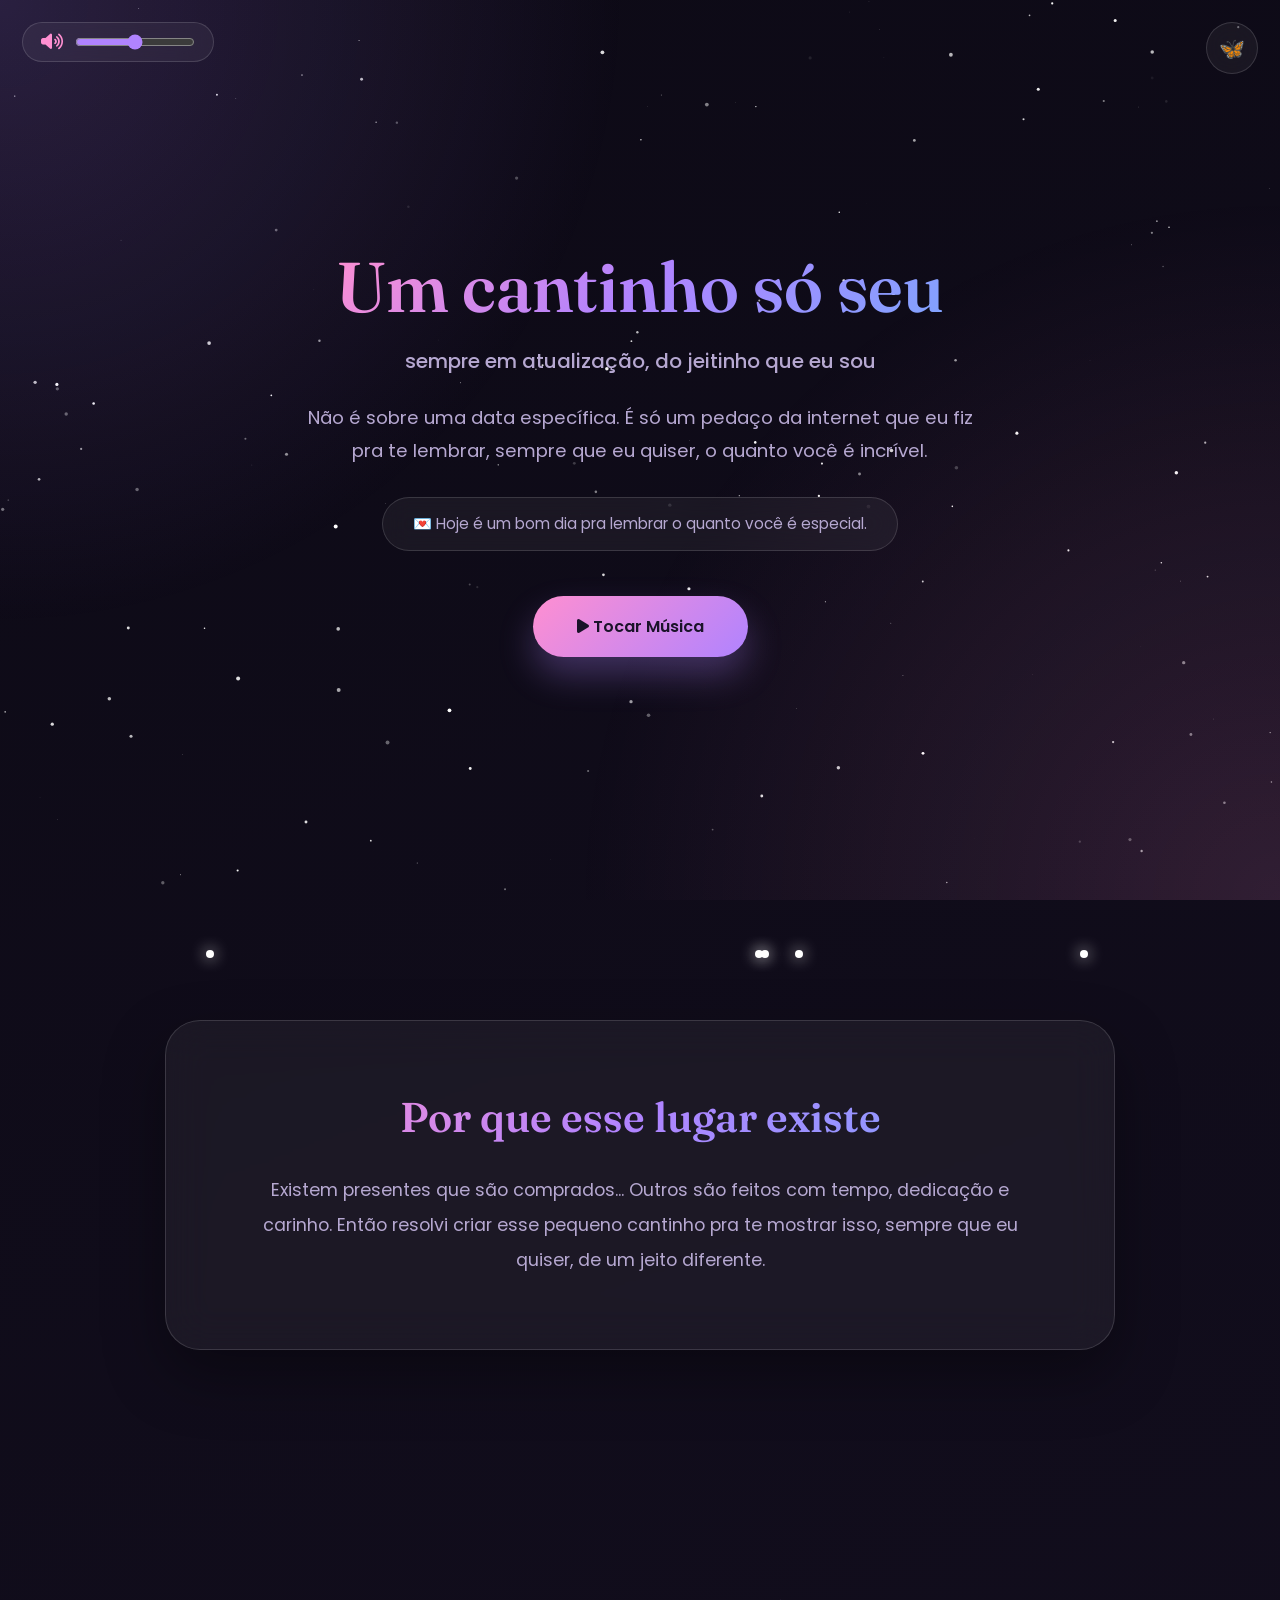
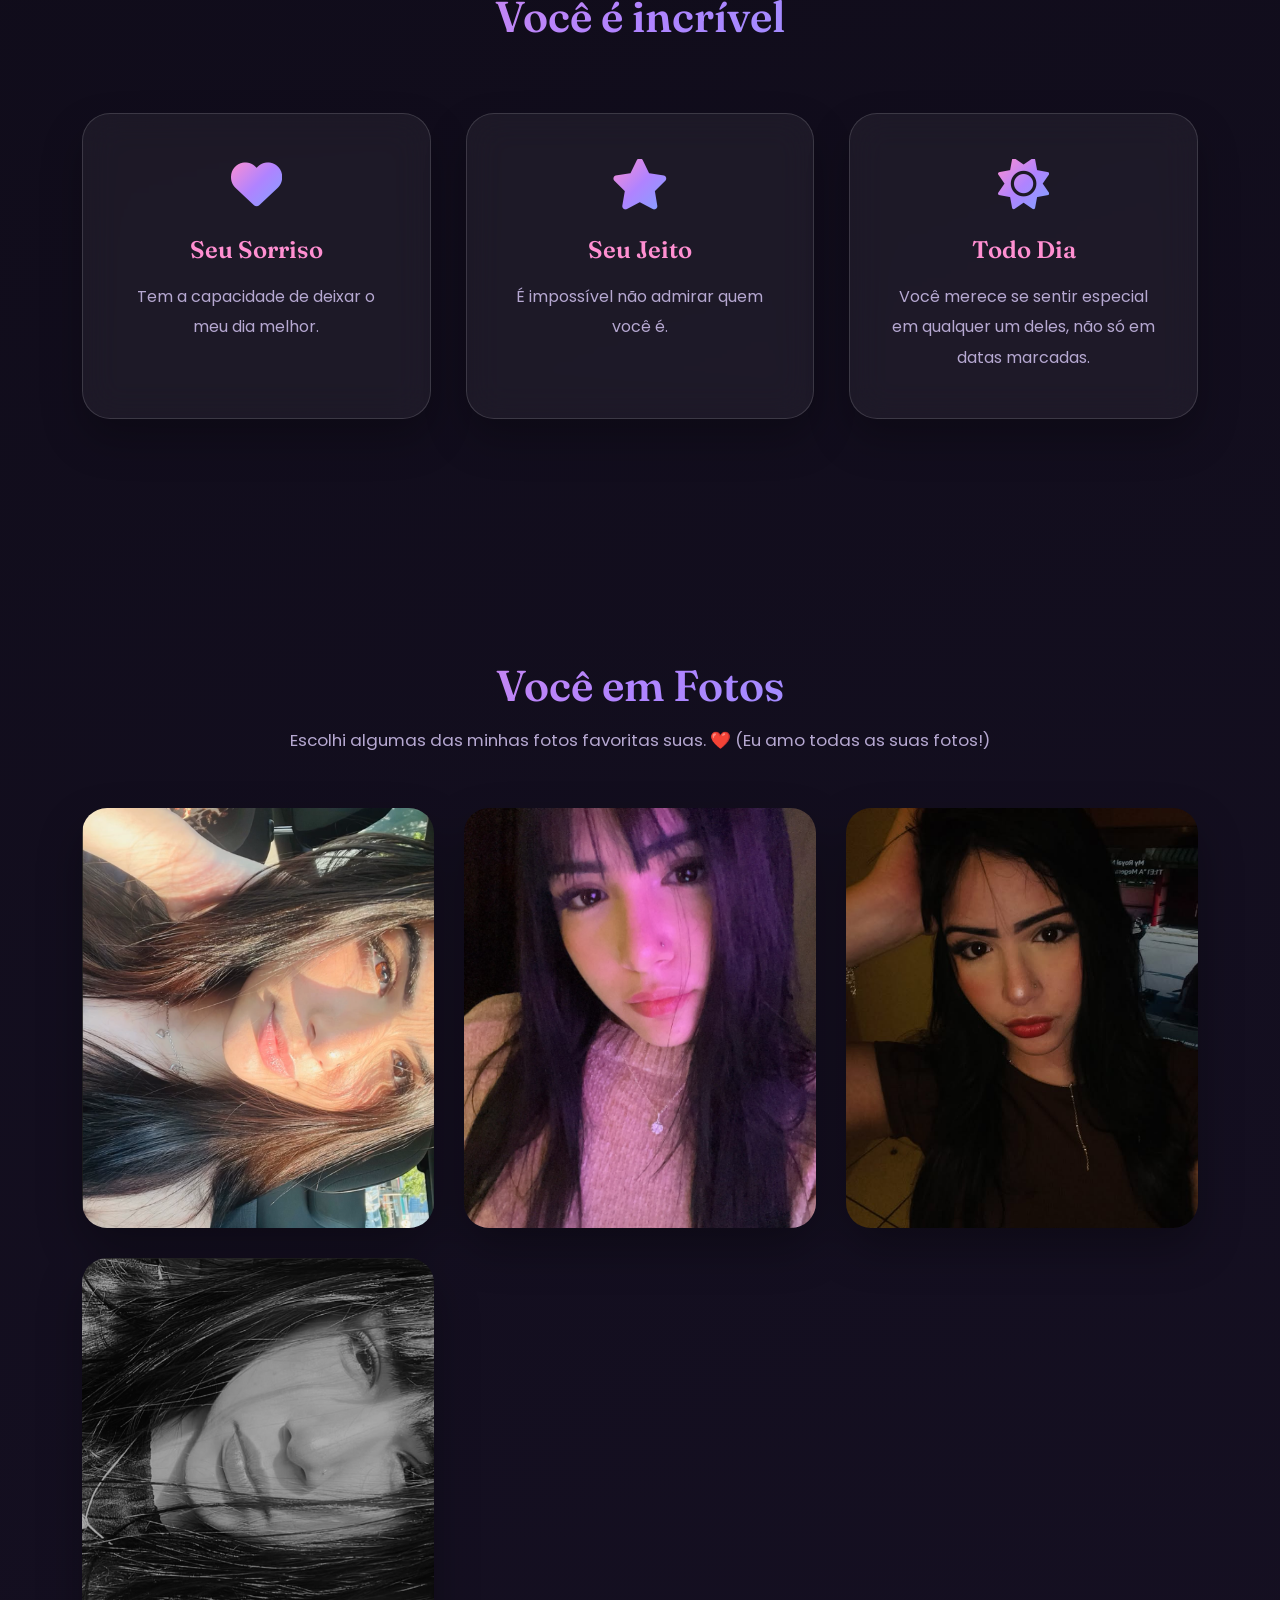
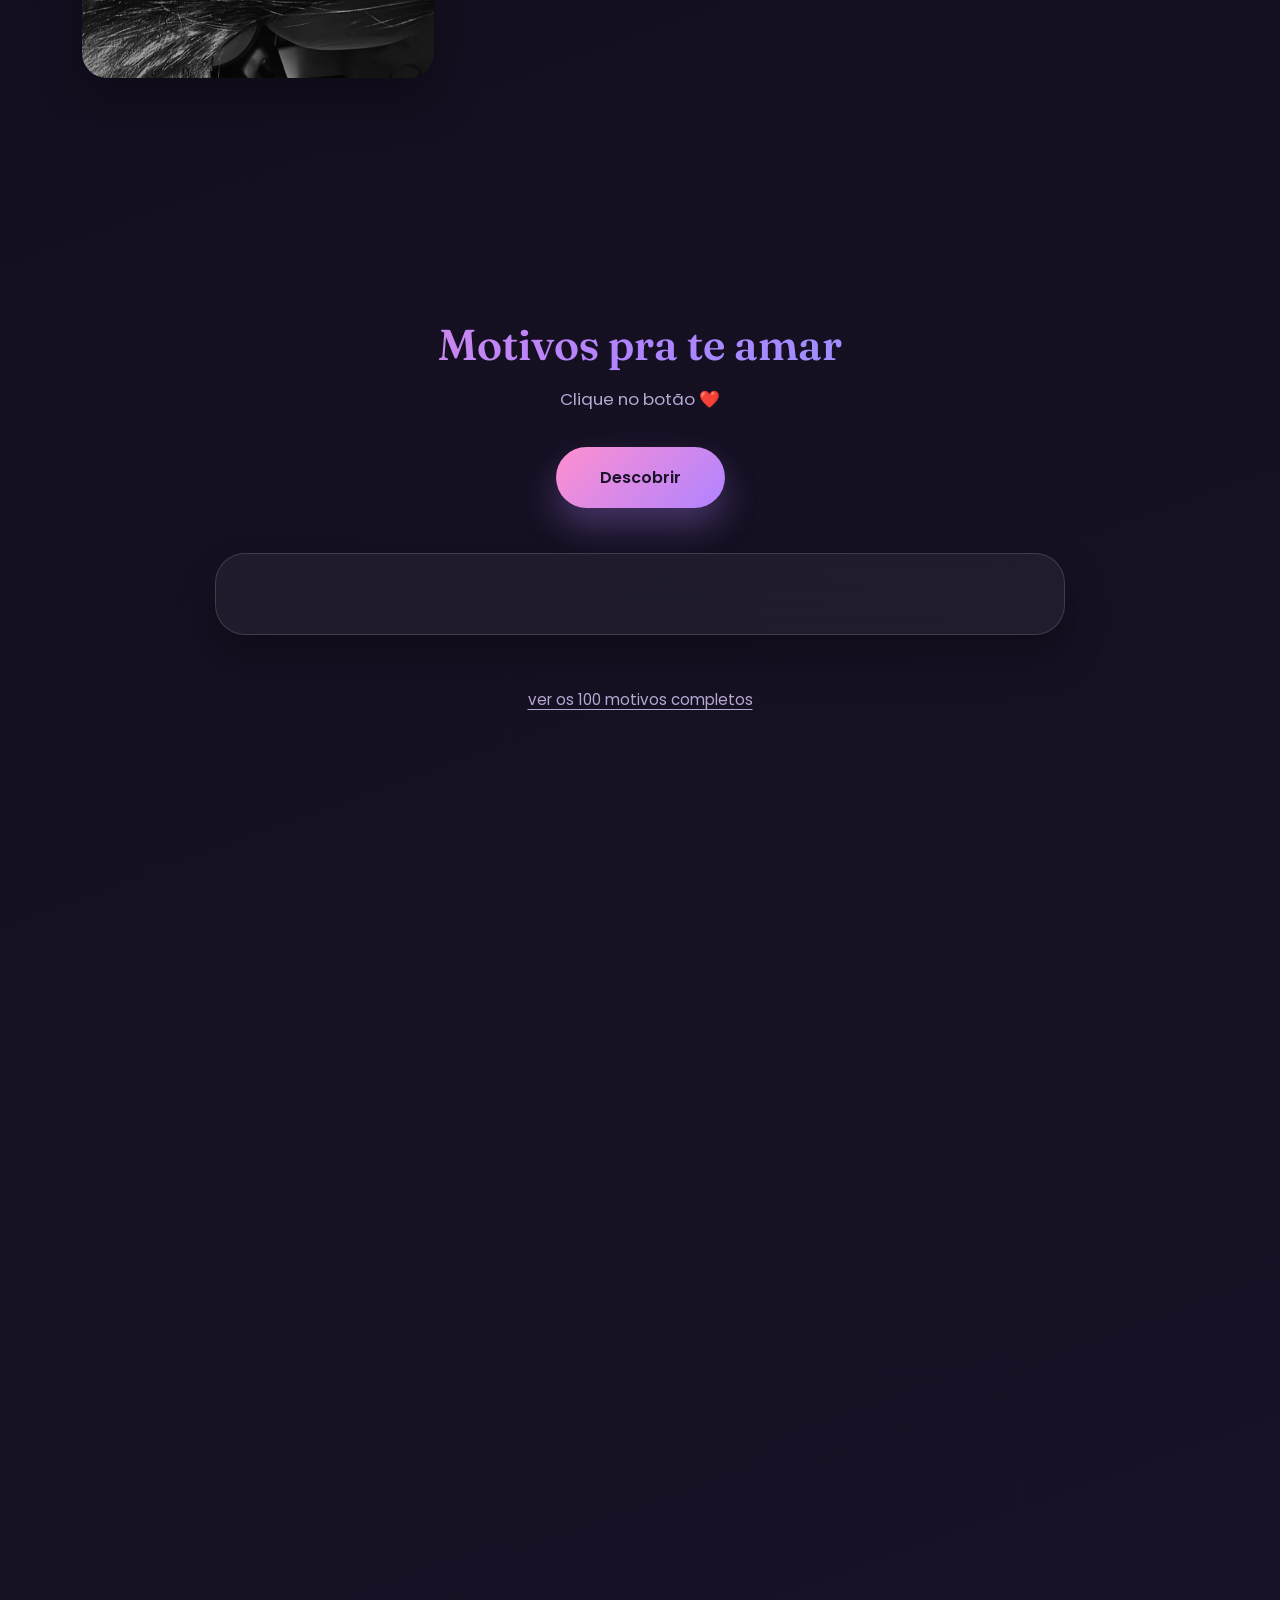
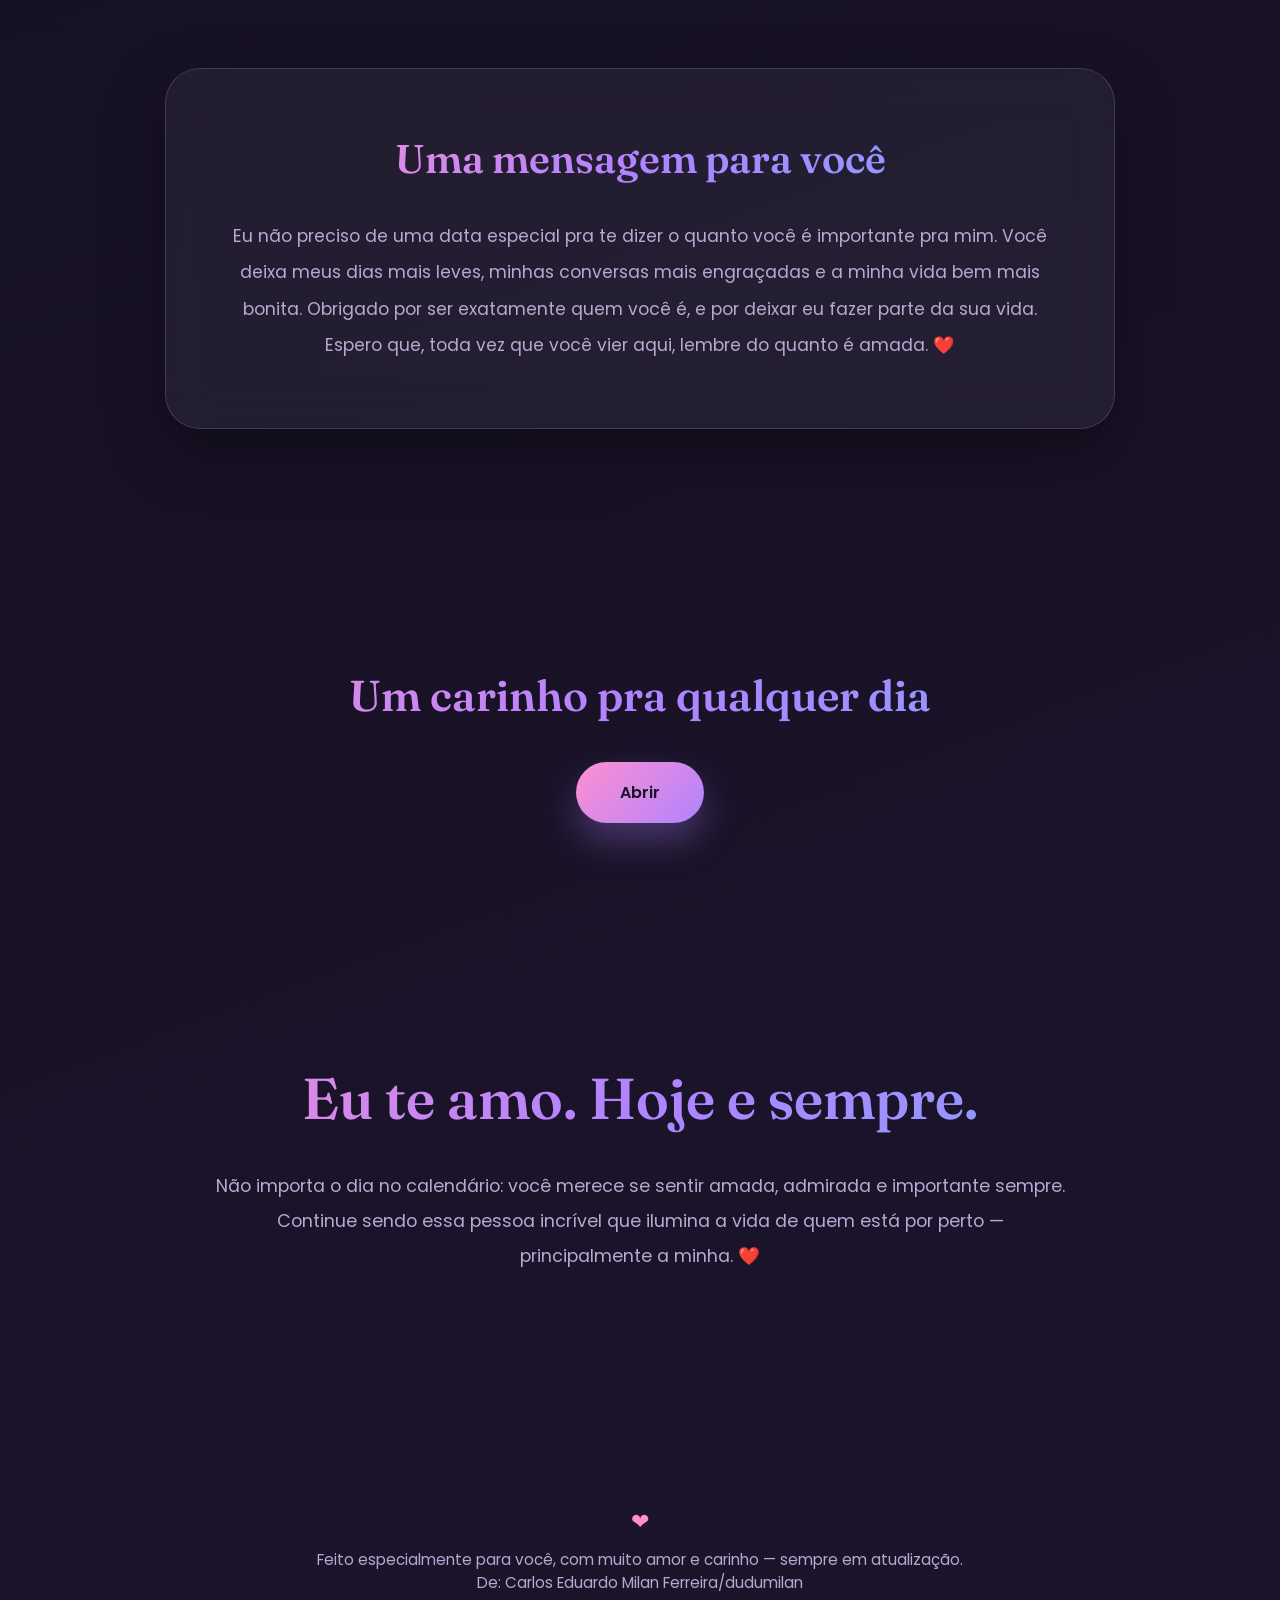
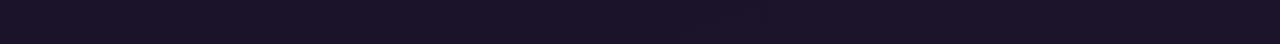
==== commit af11ece8: "." ====
--- a/index.html
+++ b/index.html
@@ -144,11 +144,12 @@
 
             <img src="foto3.jpg" alt="Foto 3">
 
-        </div>
-
-        <br>
-
-        <a href="galeria.html" class="link-secundario">ver todas as fotos</a>
+           <img src="foto5.jpg" alt="Foto 5" class="foto5">
+
+
+        </div>
+
+    
 
     </section>
 
--- a/style.css
+++ b/style.css
@@ -954,6 +954,11 @@
     box-shadow:0 20px 45px rgba(0,0,0,.3);
     transition:.4s;
 }
+.foto5 {
+    object-fit: cover;
+    object-position: 70% 50%;
+}
+
 
 .galeria-completa img:hover{
     transform:scale(1.02);
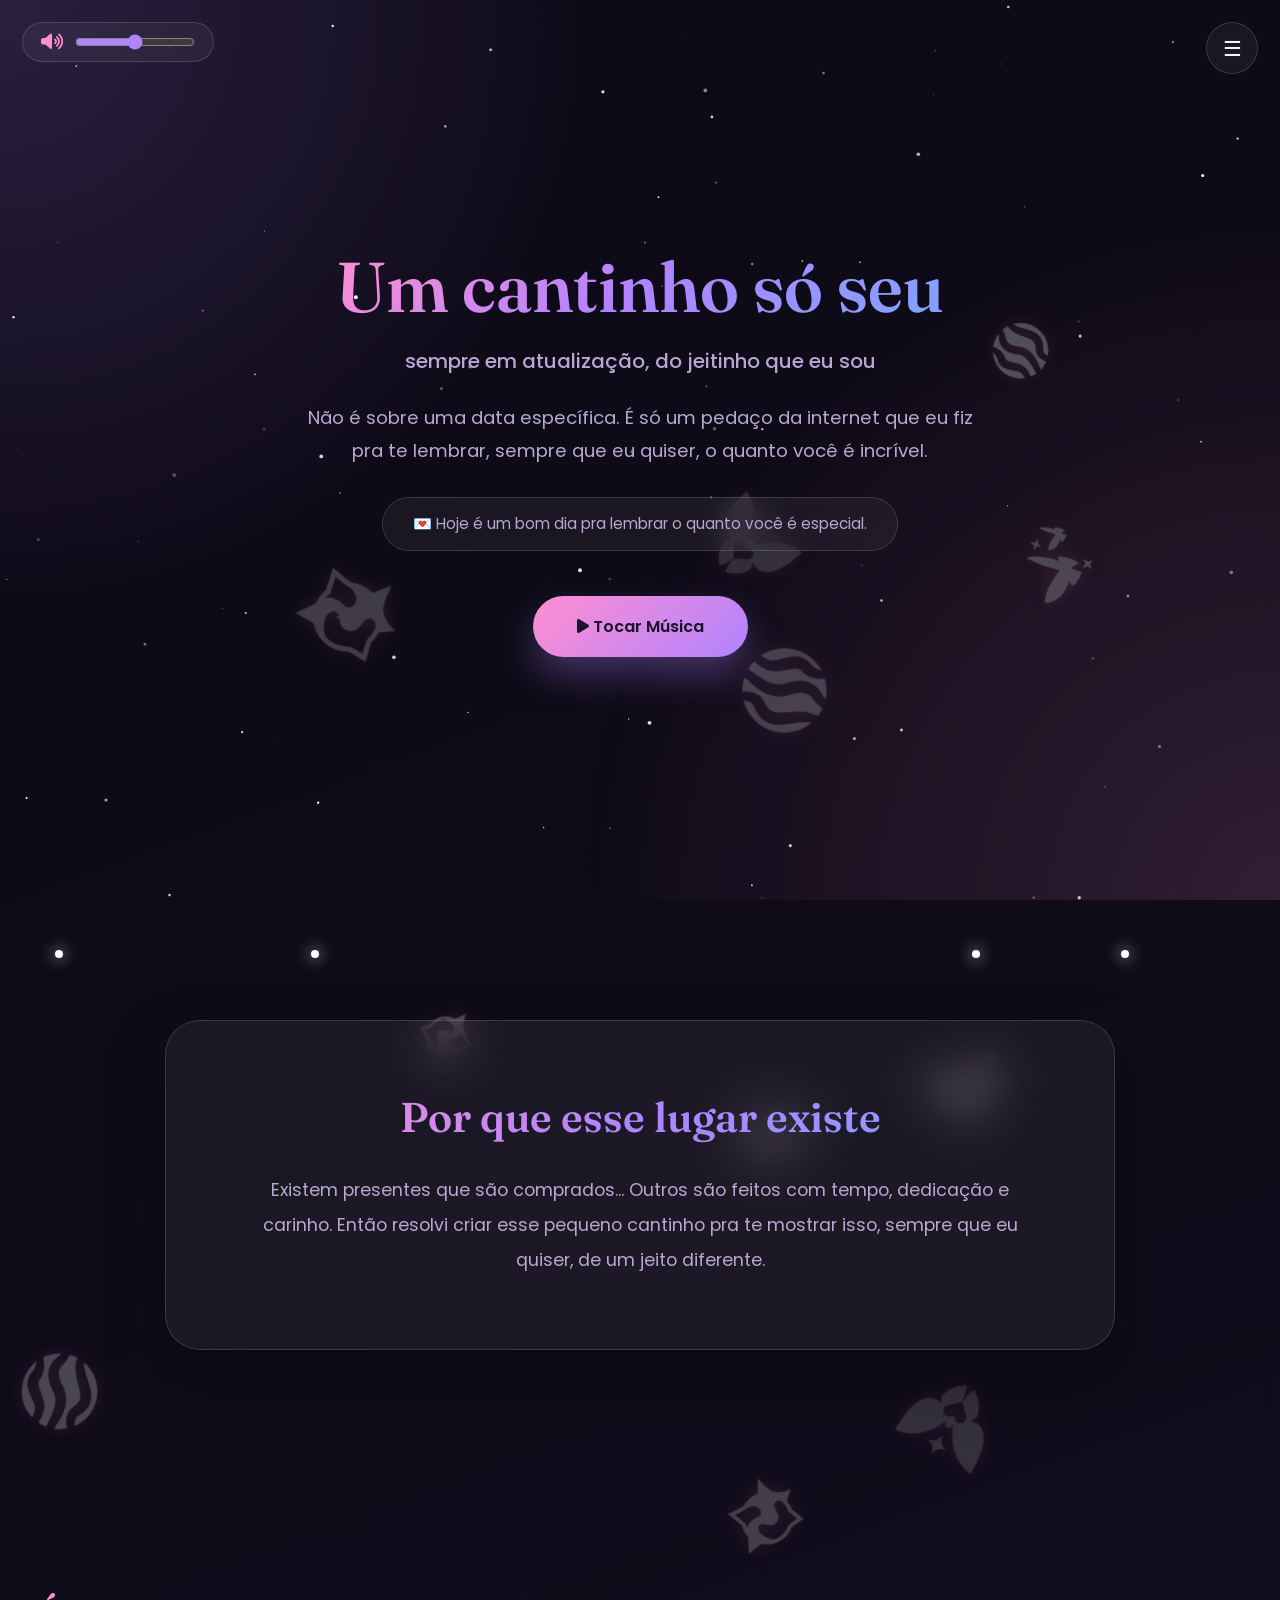
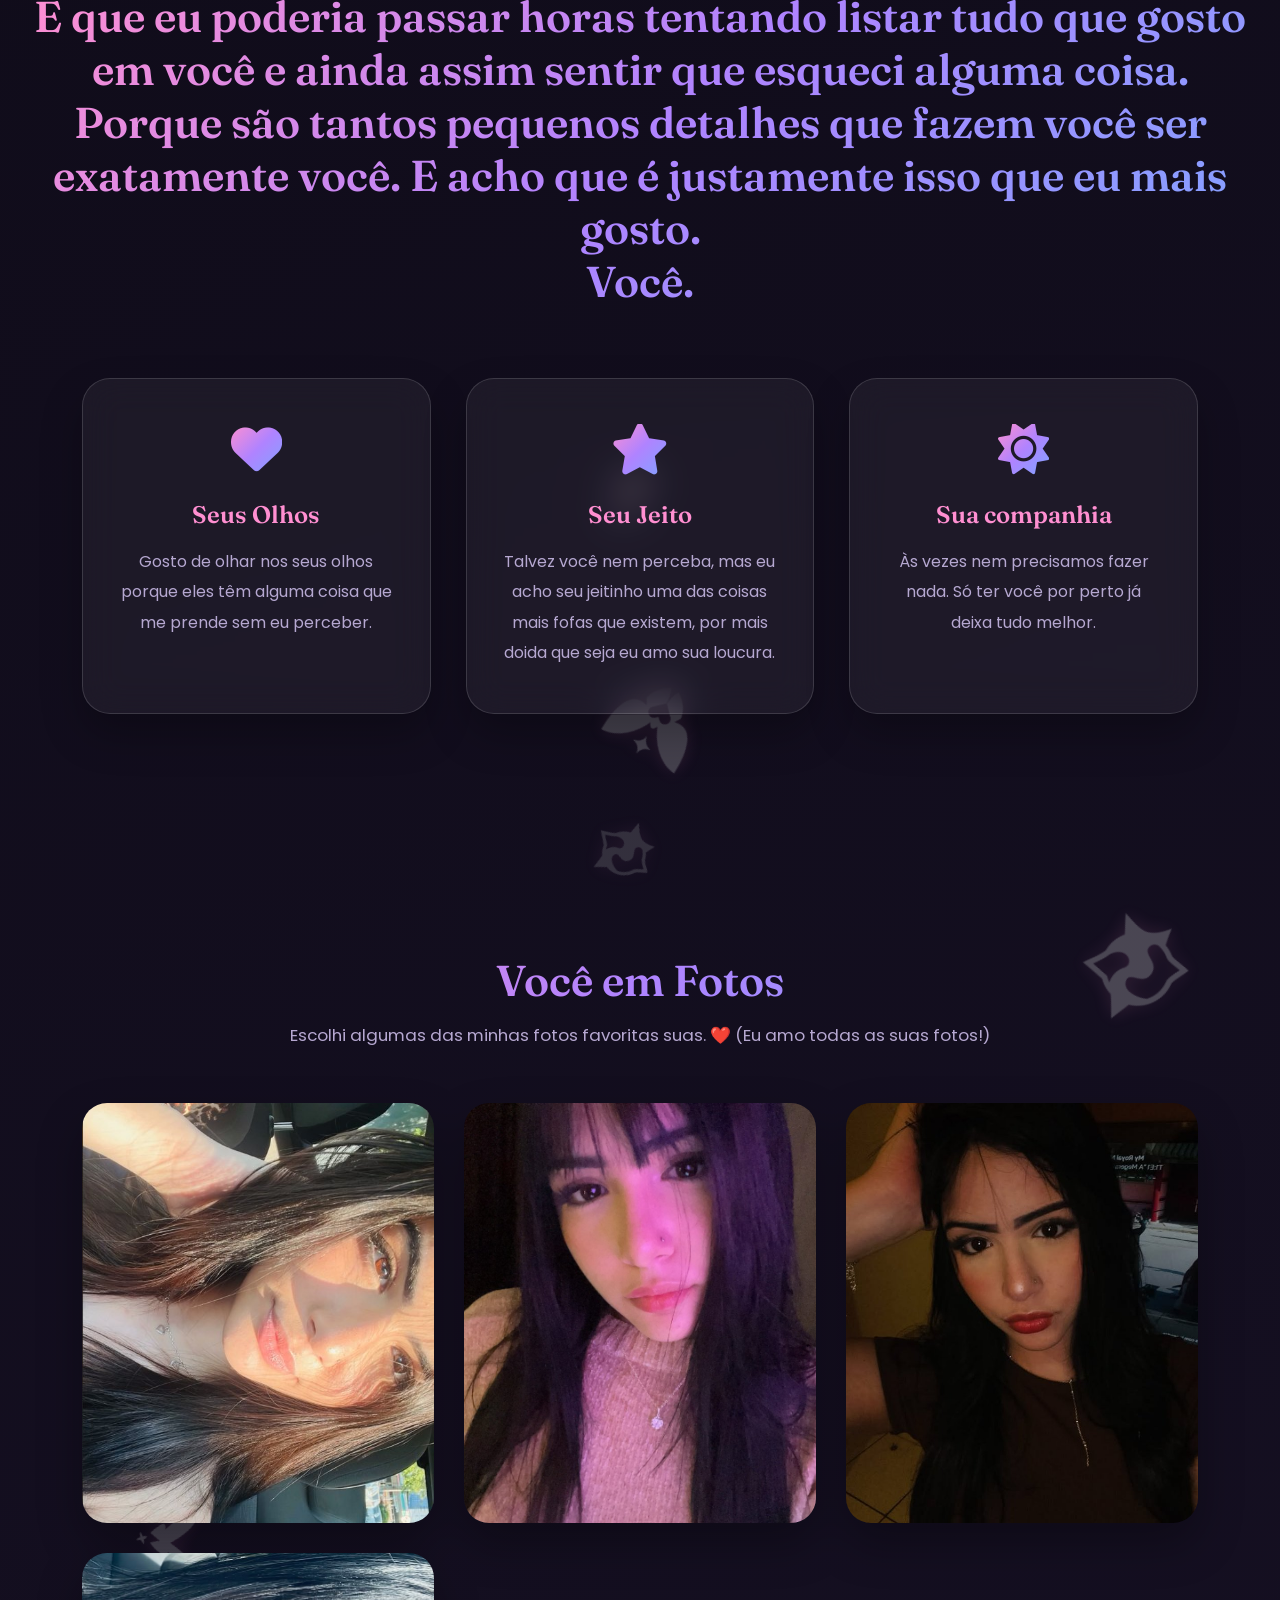
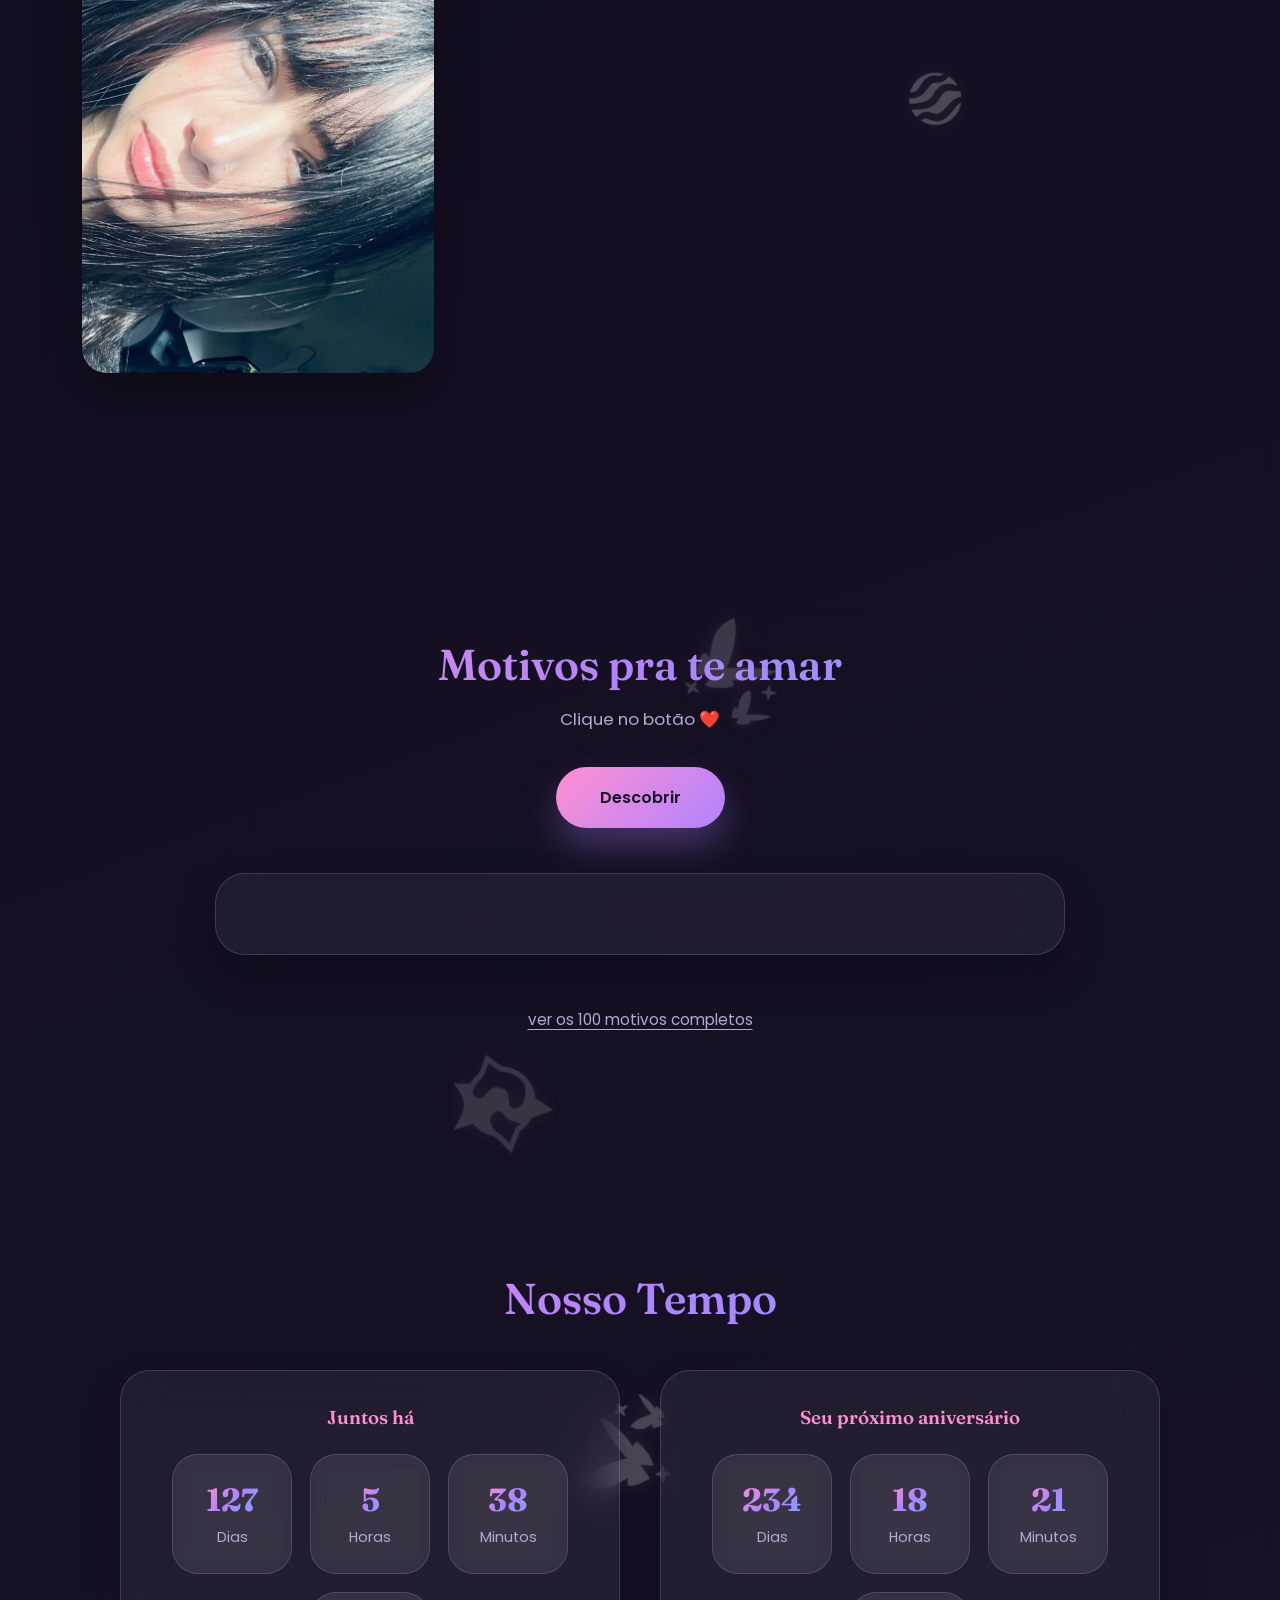
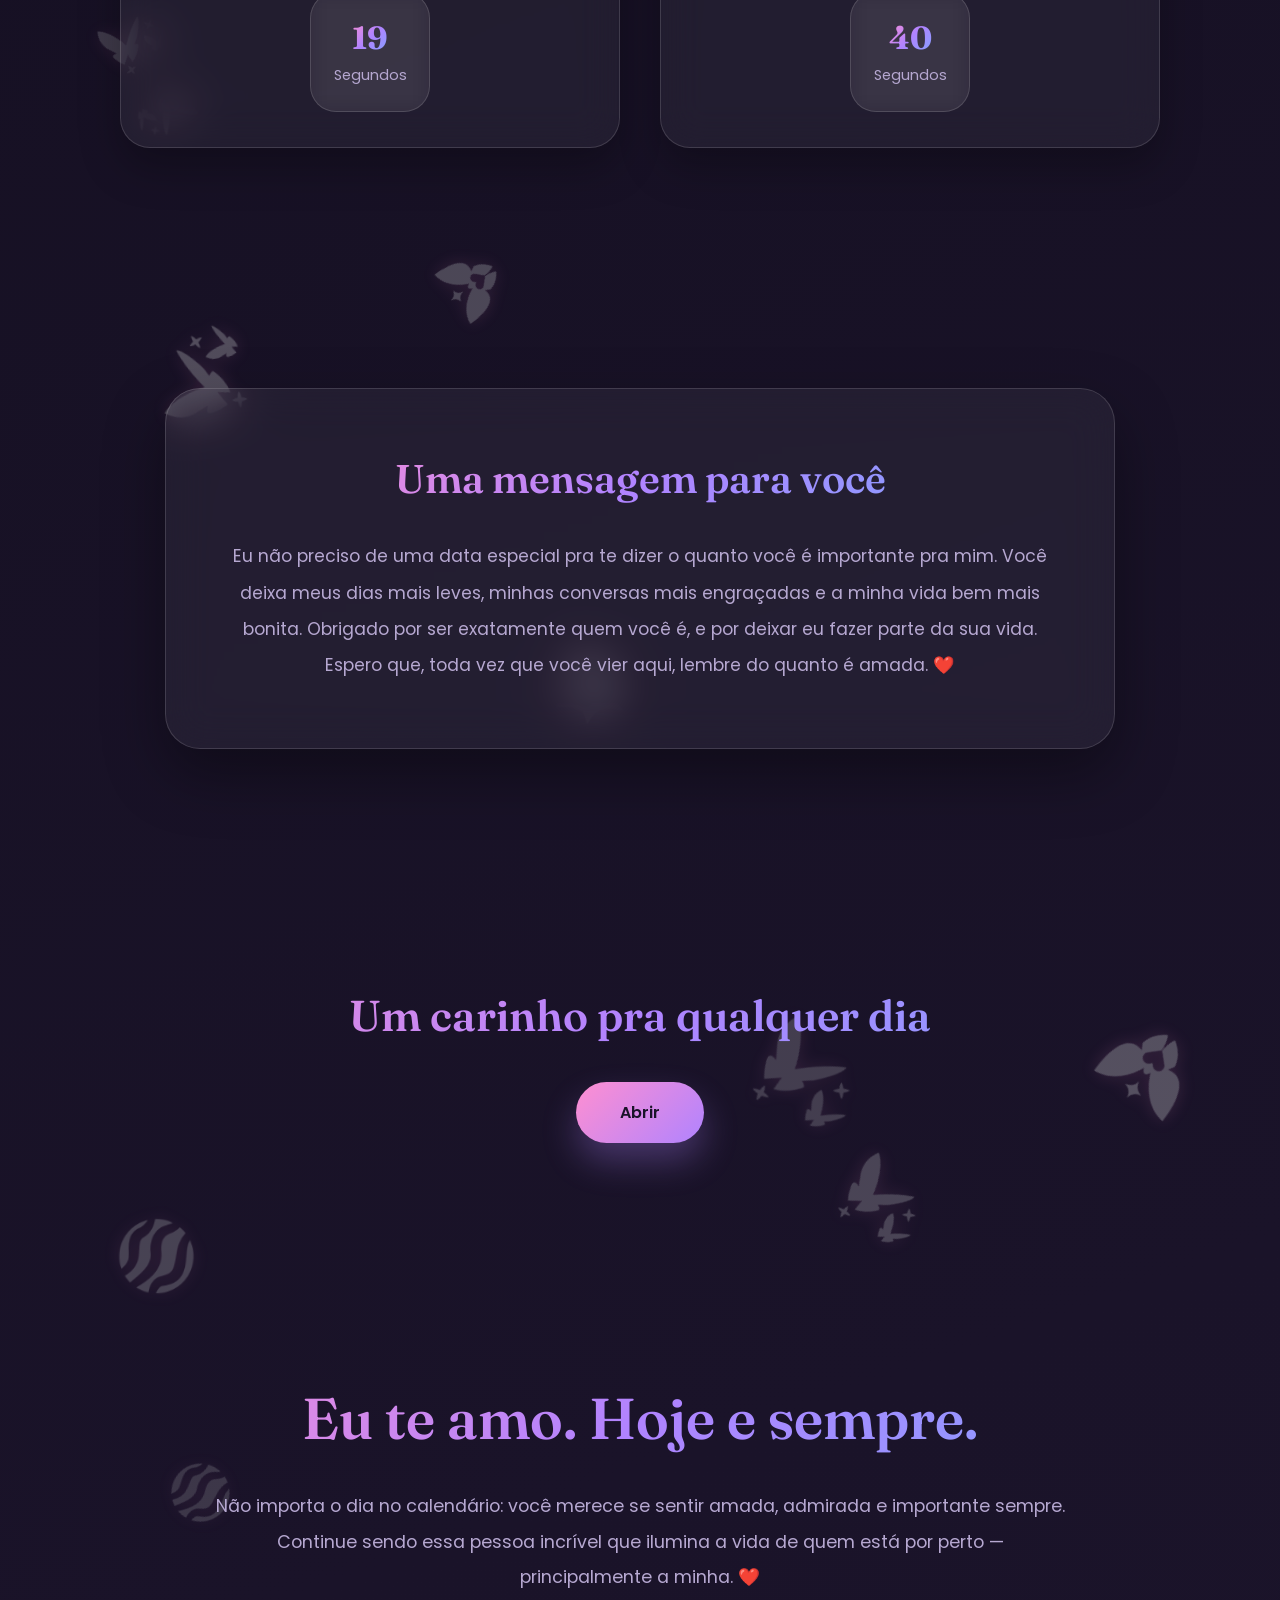
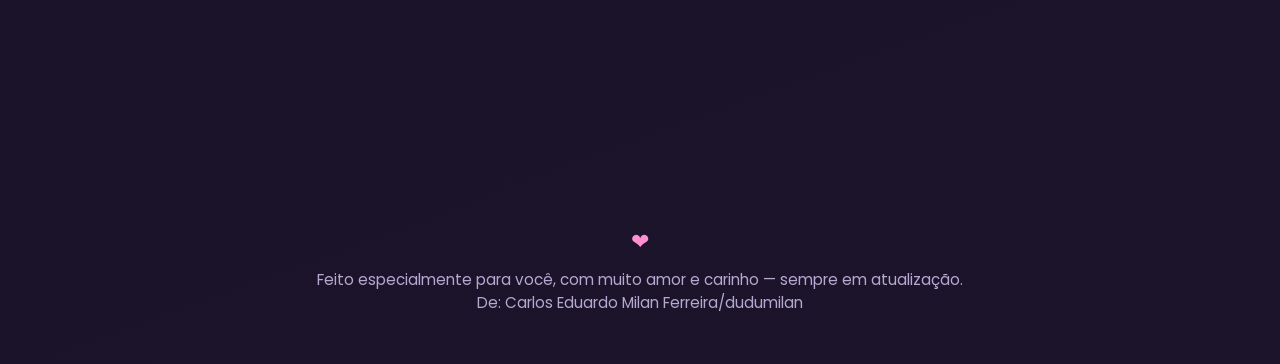
==== commit 9b9c127b: "." ====
--- a/index.html
+++ b/index.html
@@ -5,7 +5,7 @@
     <meta charset="UTF-8">
     <meta name="viewport" content="width=device-width, initial-scale=1.0">
 
-    <title>🦋 para você</title>
+    <title>para você</title>
 
     <link rel="stylesheet" href="style.css">
 
@@ -22,17 +22,17 @@
     <canvas id="stars"></canvas>
     <div id="backgroundDecor" class="background-decor"></div>
 
-    <audio id="music" loop>
+    <audio id="music" loop preload="none">
         <source src="music.mp3" type="audio/mp3">
     </audio>
 
     <div class="site-nav">
-        <button id="navToggle" class="nav-toggle" aria-label="Abrir menu">🦋</button>
+        <button id="navToggle" class="nav-toggle" aria-label="Abrir menu">☰</button>
         <div class="nav-menu" id="navMenu">
-            <a href="index.html">🏠 Início</a>
-            <a href="motivos.html">💌 100 Motivos</a>
-            <a href="galeria.html">📷 Galeria</a>
-            <a href="aniversario.html">🎂 Aniversário</a>
+            <a href="index.html">Início</a>
+            <a href="motivos.html">100 Motivos</a>
+            <a href="galeria.html">Galeria</a>
+            <a href="aniversario.html">Aniversário</a>
         </div>
     </div>
 
@@ -82,7 +82,11 @@
 
     <section class="about">
 
-        <h2>Você é incrível</h2>
+        <h2>É que eu poderia passar horas tentando listar tudo que gosto em você e ainda assim sentir que esqueci alguma coisa. 
+            Porque são tantos pequenos detalhes que fazem você ser exatamente você. E acho que é justamente isso que eu mais gosto.
+        <br>
+             Você.
+        </h2>
 
         <div class="cards">
 
@@ -90,10 +94,10 @@
 
                 <i class="fa-solid fa-heart"></i>
 
-                <h3>Seu Sorriso</h3>
+                <h3>Seus Olhos</h3>
 
                 <p>
-                    Tem a capacidade de deixar o meu dia melhor.
+                    Gosto de olhar nos seus olhos porque eles têm alguma coisa que me prende sem eu perceber.
                 </p>
 
             </div>
@@ -105,7 +109,7 @@
                 <h3>Seu Jeito</h3>
 
                 <p>
-                    É impossível não admirar quem você é.
+                    Talvez você nem perceba, mas eu acho seu jeitinho uma das coisas mais fofas que existem, por mais doida que seja eu amo sua loucura.
                 </p>
 
             </div>
@@ -114,11 +118,10 @@
 
                 <i class="fa-solid fa-sun"></i>
 
-                <h3>Todo Dia</h3>
+                <h3>Sua companhia</h3>
 
                 <p>
-                    Você merece se sentir especial em qualquer um deles, não só
-                    em datas marcadas.
+                    Às vezes nem precisamos fazer nada. Só ter você por perto já deixa tudo melhor.
                 </p>
 
             </div>
@@ -138,18 +141,17 @@
 
         <div class="gallery">
 
-            <img src="foto1.jpg" alt="Foto 1">
-
-            <img src="foto2.jpg" alt="Foto 2">
-
-            <img src="foto3.jpg" alt="Foto 3">
-
-           <img src="foto5.jpg" alt="Foto 5" class="foto5">
-
-
-        </div>
-
-    
+            <img src="foto1.jpg" alt="Foto 1" loading="lazy">
+
+            <img src="foto2.jpg" alt="Foto 2" loading="lazy">
+
+            <img src="foto3.jpg" alt="Foto 3" loading="lazy">
+
+            <img src="foto5.jpg" alt="Foto 5" class="foto5">
+
+        </div>
+
+        <br>
 
     </section>
 
--- a/style.css
+++ b/style.css
@@ -1,3 +1,4 @@
+
 :root{
     --noite:#120e1c;
     --ameixa:#241c36;
@@ -84,6 +85,10 @@
     font-weight:600;
 }
 
+.foto5 {
+    object-fit: cover;
+    object-position: 90% 40%;
+}
 
 .btn{
     padding:18px 44px;
@@ -540,8 +545,8 @@
     width:120px;
     height:120px;
     background:rgba(255,255,255,.06);
-    backdrop-filter:blur(20px);
-    -webkit-backdrop-filter:blur(20px);
+    backdrop-filter:blur(10px);
+    -webkit-backdrop-filter:blur(10px);
     border-radius:26px;
     border:1px solid var(--vidro-borda);
     display:flex;
@@ -569,6 +574,7 @@
 .timer-display h3{
     color:var(--rosa);
 }
+
 
 .final{
     text-align:center;
@@ -598,6 +604,7 @@
     color:var(--lilas);
 }
 
+
 footer{
     padding:50px 20px;
     text-align:center;
@@ -612,6 +619,7 @@
     color:var(--rosa);
     margin-bottom:10px;
 }
+
 
 .future-gallery{
     padding:120px 20px;
@@ -692,6 +700,7 @@
     line-height:1.8;
 }
 
+
 #backgroundDecor{
     position:absolute;
     top:0;
@@ -712,8 +721,7 @@
     filter:
         brightness(0)
         invert(1)
-        drop-shadow(0 0 14px rgba(255,143,209,.55))
-        drop-shadow(0 8px 20px rgba(0,0,0,.35));
+        drop-shadow(0 0 9px rgba(255,143,209,.55));
 }
 
 @keyframes balancar{
@@ -723,6 +731,7 @@
     75%{transform:translateY(-10px) rotate(8deg) scale(1.03);}
     100%{transform:translateY(0) rotate(-18deg) scale(1);}
 }
+
 
 .fade{
     opacity:0;
@@ -802,6 +811,7 @@
     100%{transform:translateY(-200px) scale(0);opacity:0;}
 }
 
+
 .music-controls{
     position:fixed;
     top:22px;
@@ -839,10 +849,12 @@
     animation:pulsarVolume 1.1s ease-in-out infinite;
 }
 
+
 .header-secundario{
     min-height:auto;
     padding:150px 40px 70px;
 }
+
 
 .frase-dia{
     display:inline-block;
@@ -859,6 +871,7 @@
     line-height:1.6;
 }
 
+
 .link-secundario{
     display:inline-block;
     margin-top:28px;
@@ -873,6 +886,7 @@
     color:var(--rosa);
 }
 
+
 .motivos-full{
     padding-top:30px;
 }
@@ -891,9 +905,7 @@
     align-items:center;
     gap:22px;
     padding:22px 30px;
-    background:var(--vidro-bg);
-    backdrop-filter:blur(16px);
-    -webkit-backdrop-filter:blur(16px);
+    background:rgba(36,28,54,.55);
     border:1px solid var(--vidro-borda);
     border-radius:22px;
     opacity:0;
@@ -927,11 +939,13 @@
     font-size:1.02rem;
 }
 
+
 .contador-fotos{
     margin-top:16px;
     color:var(--lilas);
     font-size:.95rem;
 }
+
 
 .galeria-secao{
     padding-top:20px;
@@ -954,22 +968,19 @@
     box-shadow:0 20px 45px rgba(0,0,0,.3);
     transition:.4s;
 }
-.foto5 {
-    object-fit: cover;
-    object-position: 70% 50%;
-}
-
 
 .galeria-completa img:hover{
     transform:scale(1.02);
     box-shadow:var(--sombra-brilho);
 }
+
 
 ::-webkit-scrollbar{width:10px;}
 ::-webkit-scrollbar-track{background:var(--noite);}
 ::-webkit-scrollbar-thumb{background:var(--gradiente-aurora);border-radius:20px;}
 ::-webkit-scrollbar-thumb:hover{background:var(--violeta);}
 ::selection{background:var(--violeta);color:var(--branco-lua);}
+
 
 @media(max-width:900px){
 
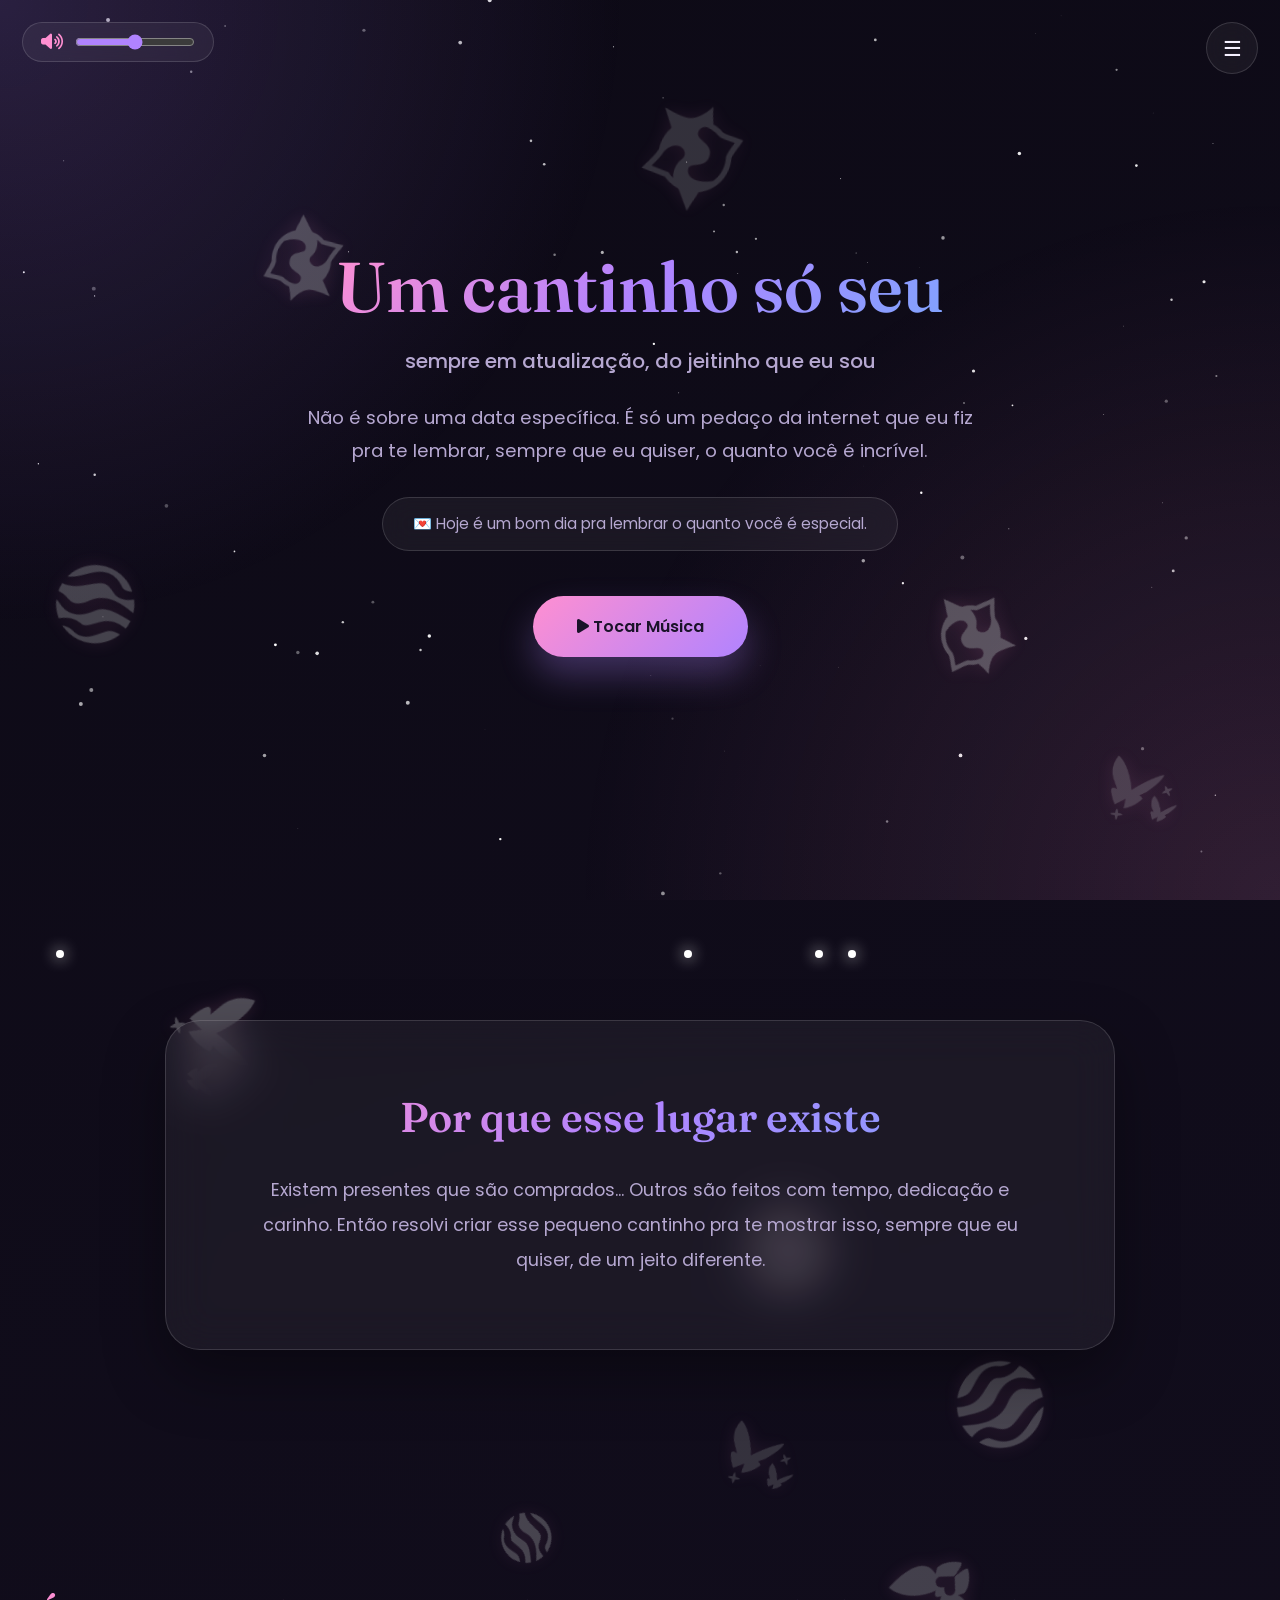
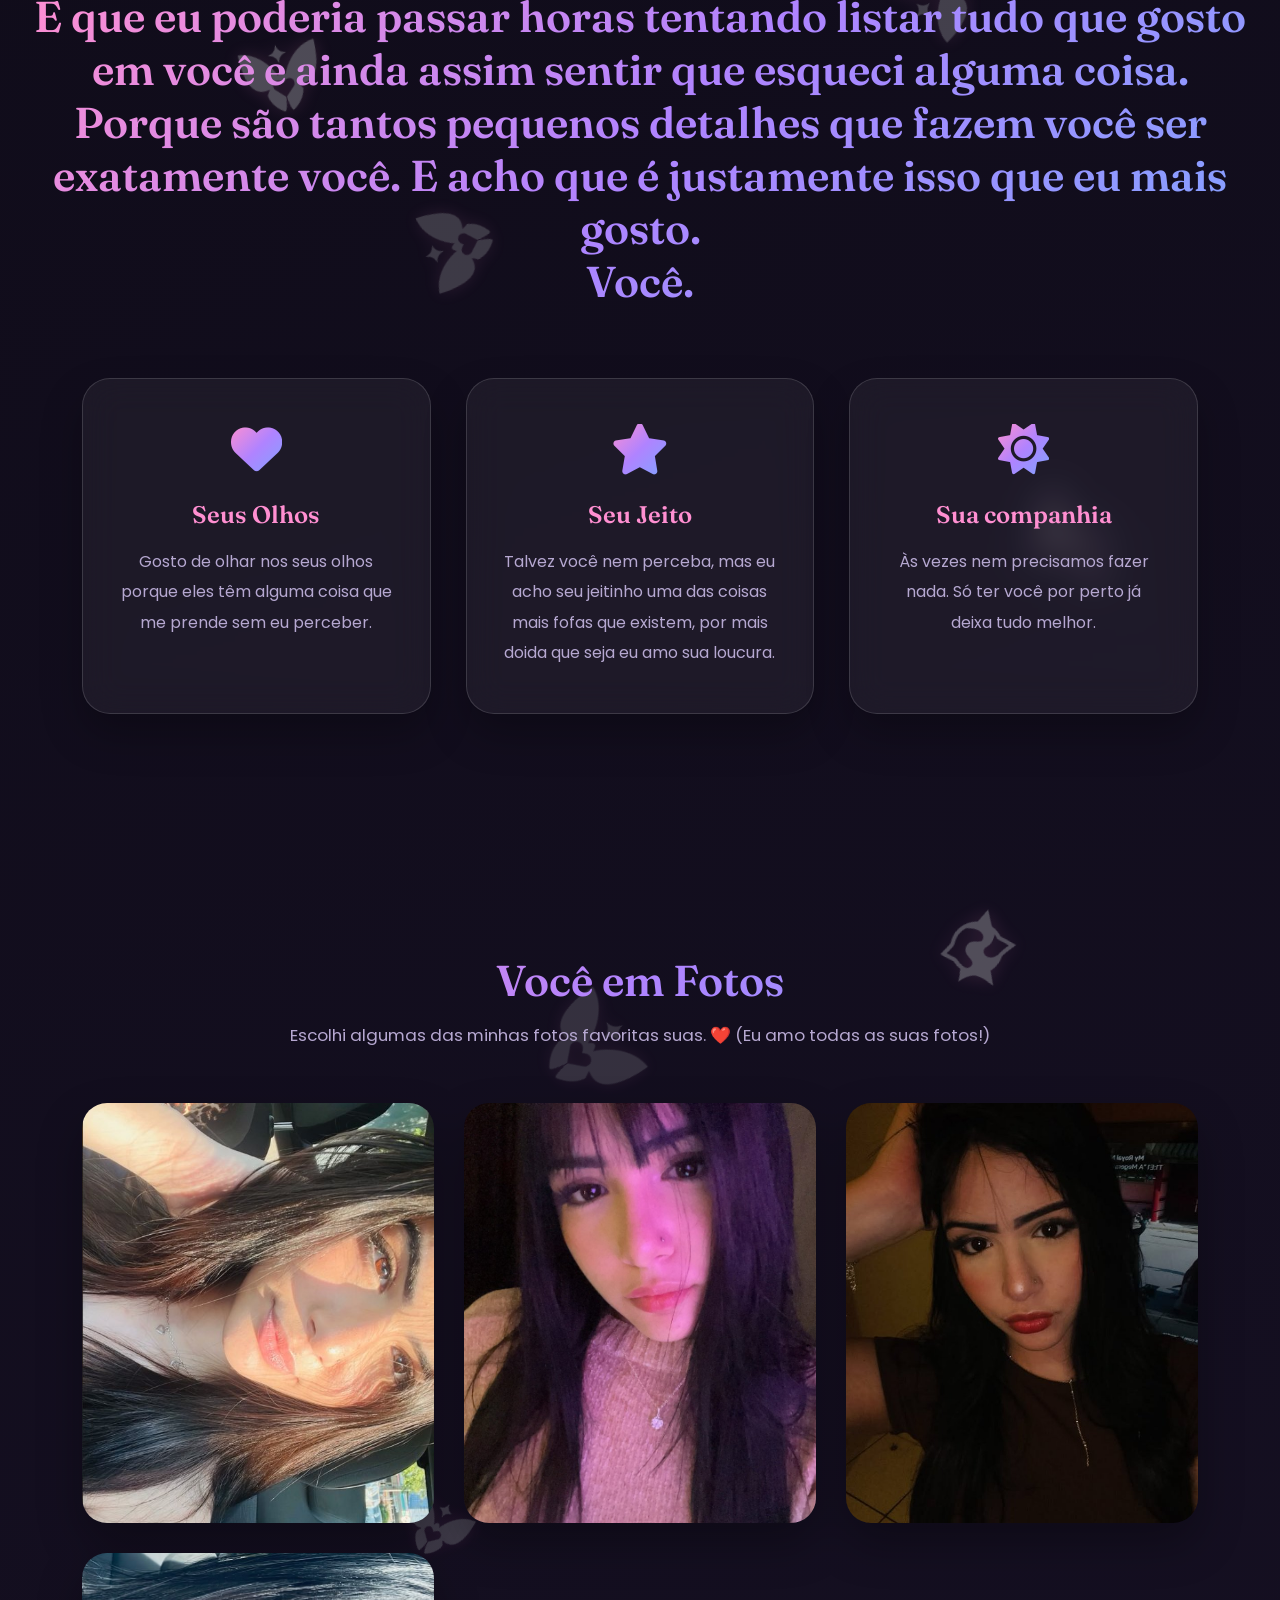
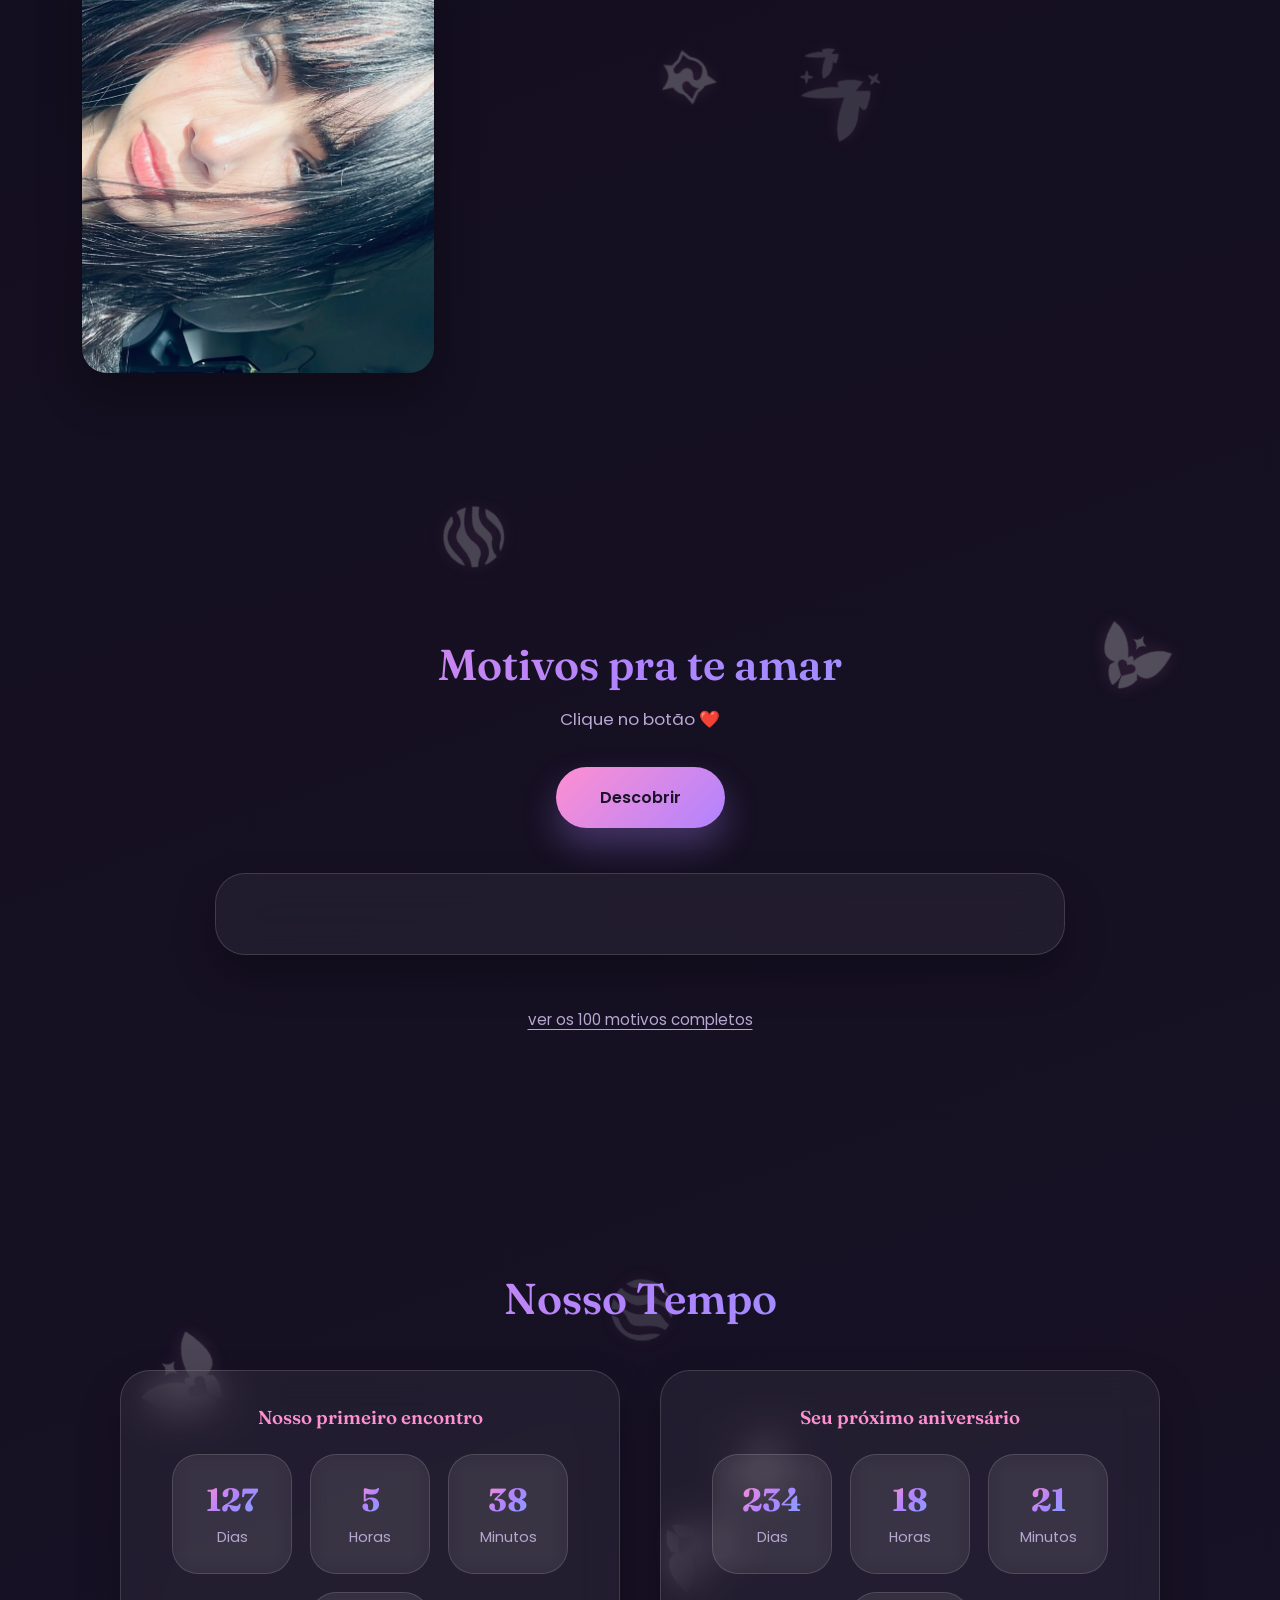
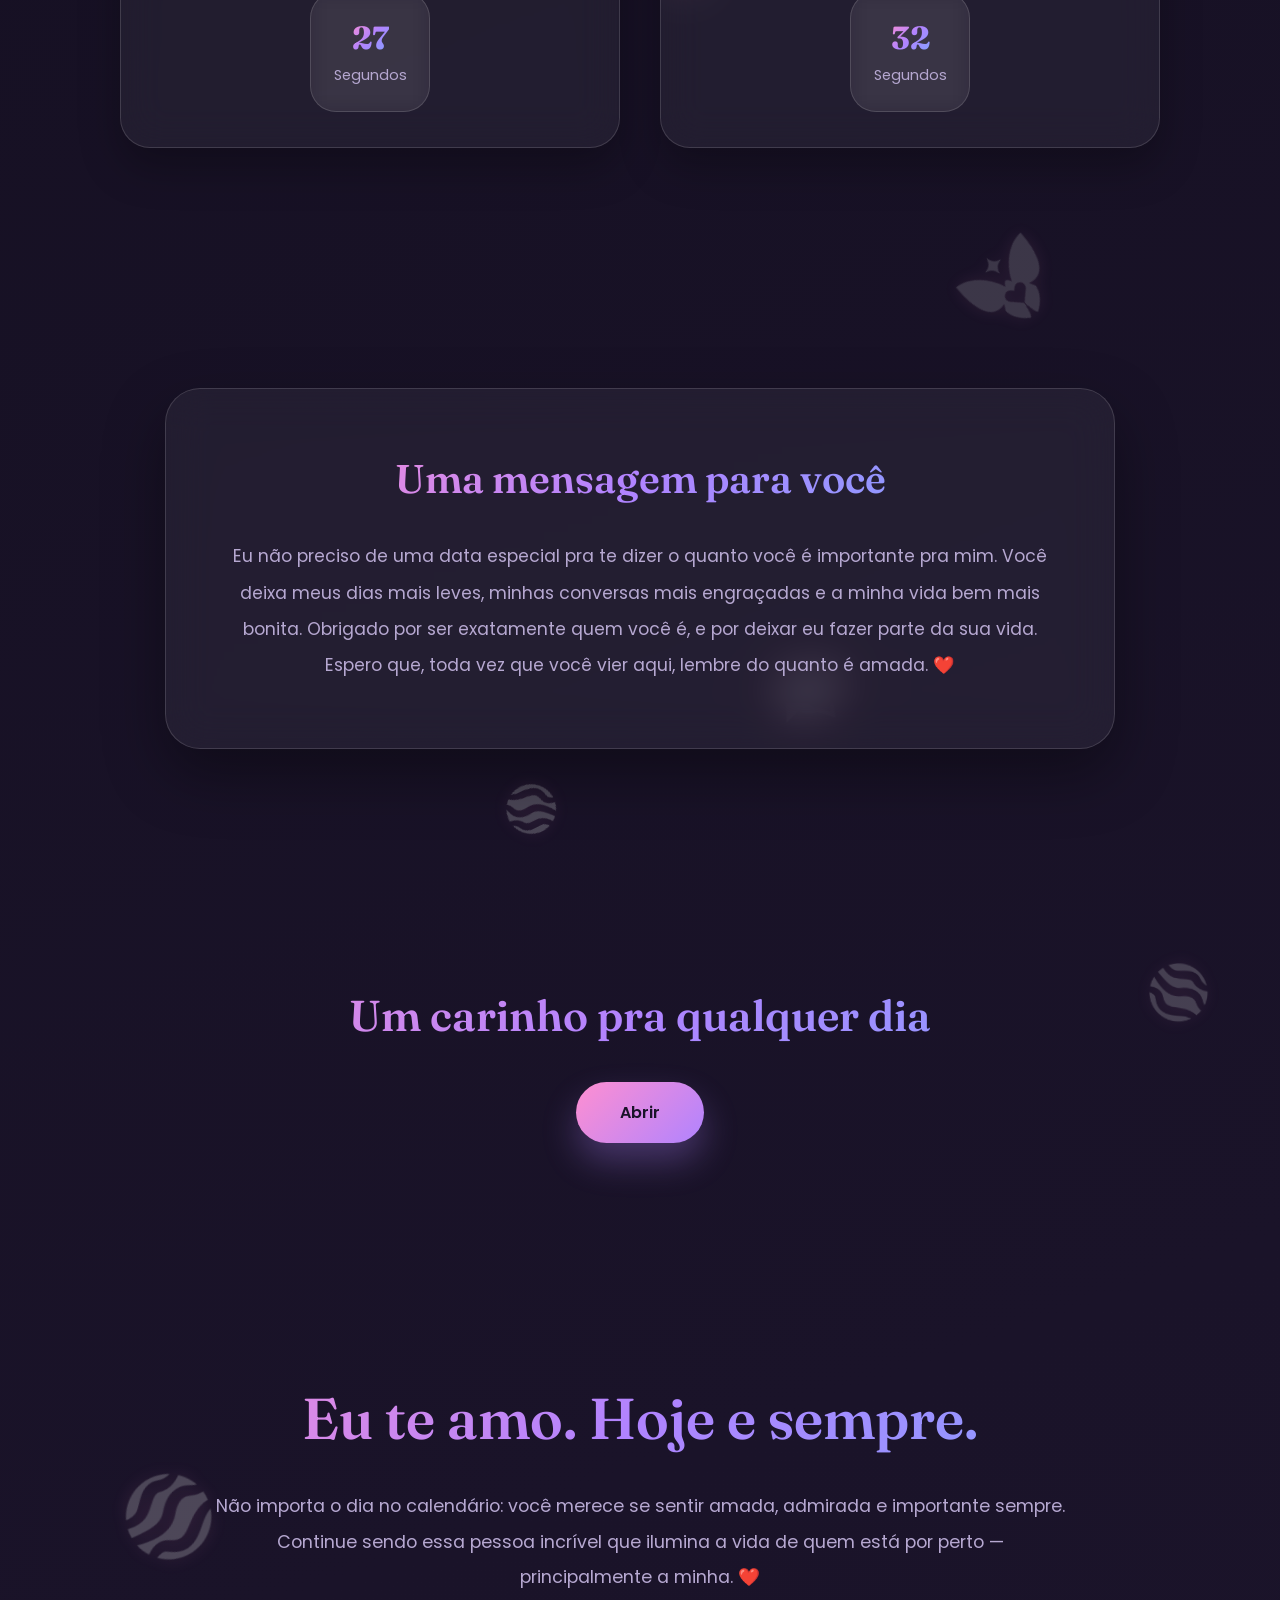
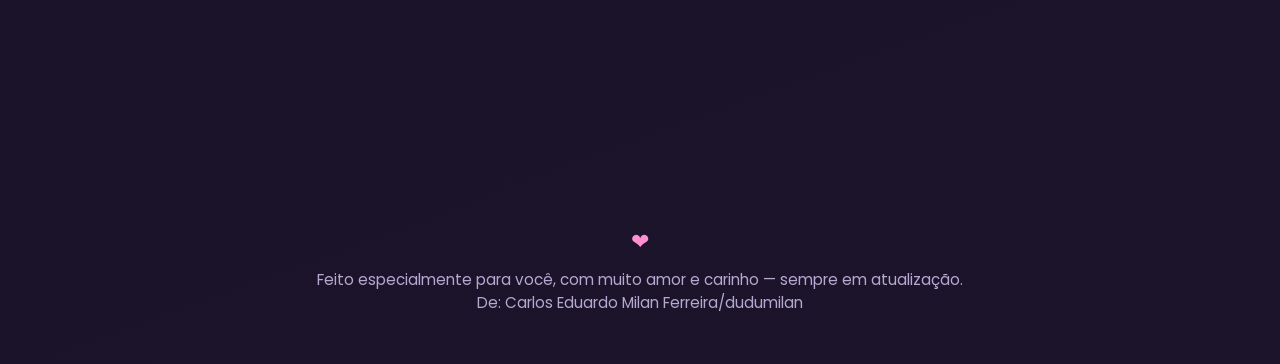
==== commit bf614f32: "." ====
--- a/index.html
+++ b/index.html
@@ -185,7 +185,7 @@
 
             <div class="timer-card">
 
-                <h3>Juntos há</h3>
+                <h3>Nosso primeiro encontro</h3>
 
                 <div id="timerJuntos" class="timer-display"></div>
 
